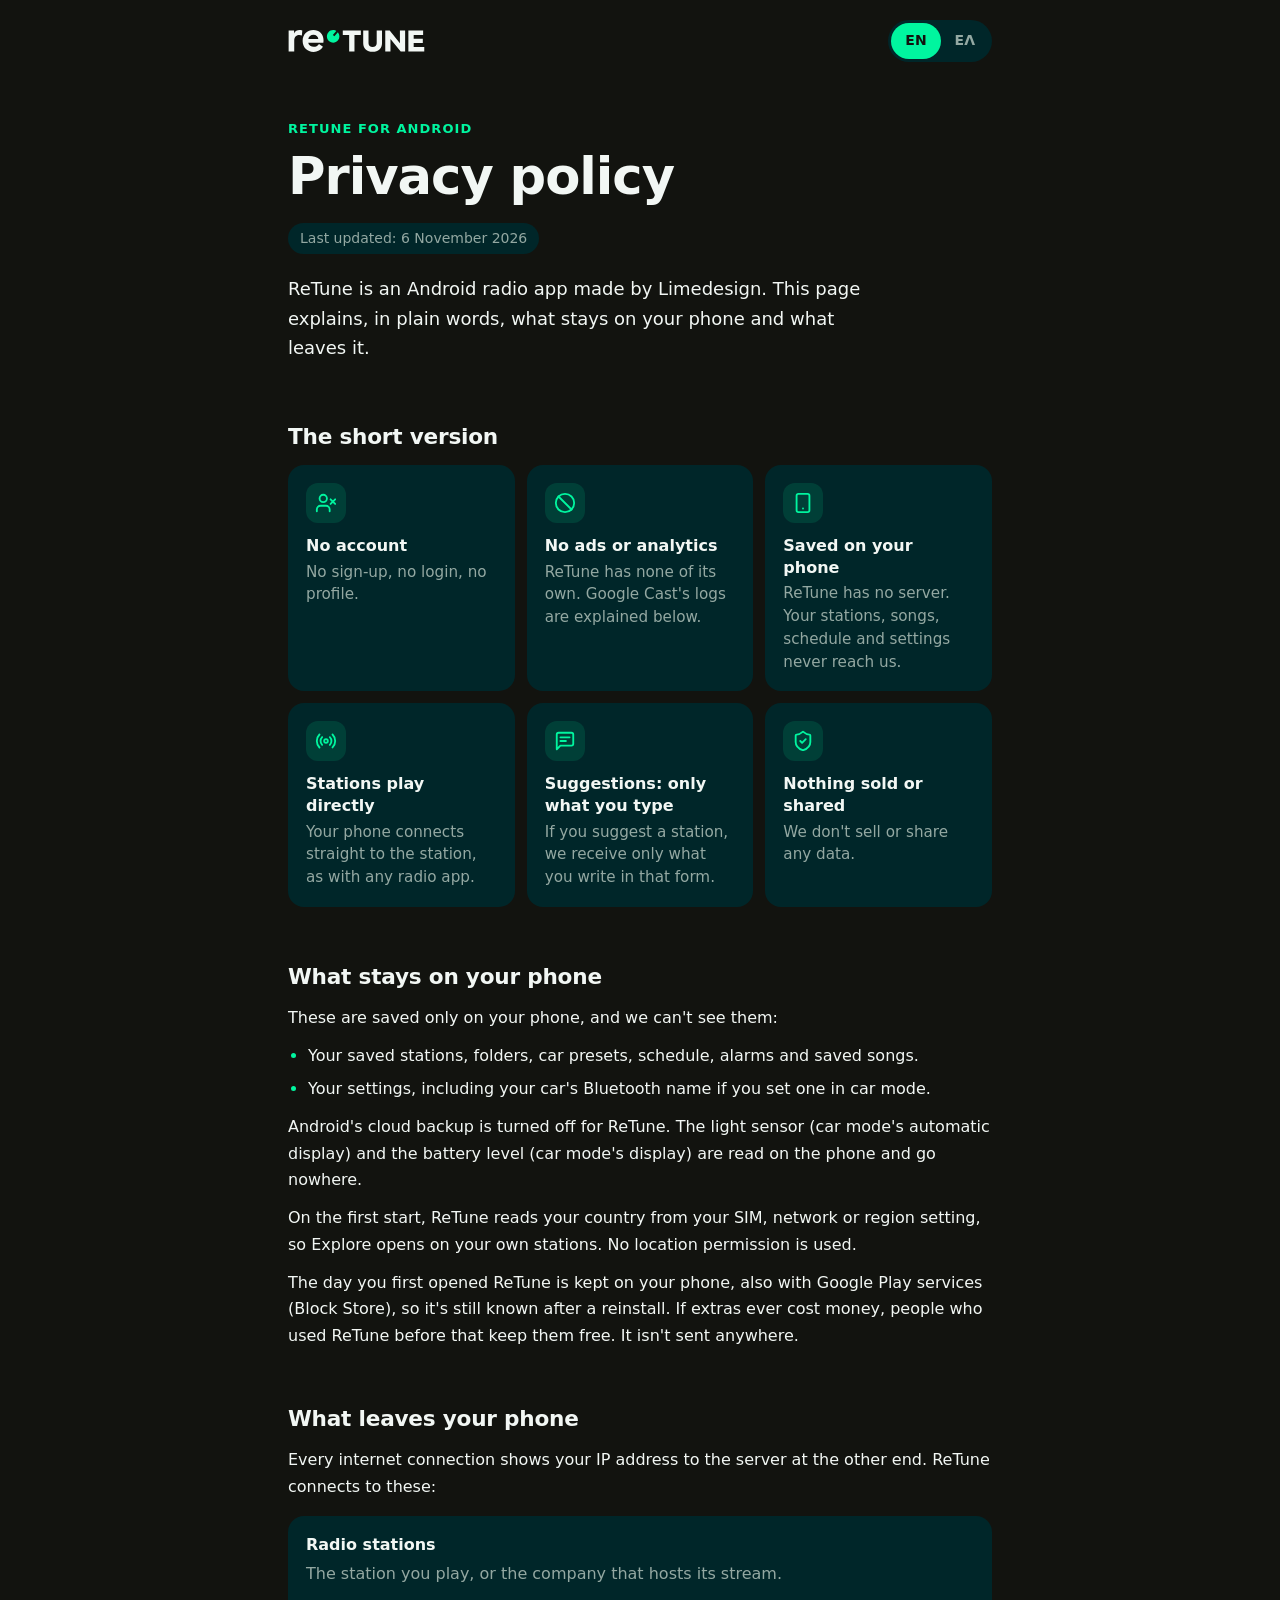
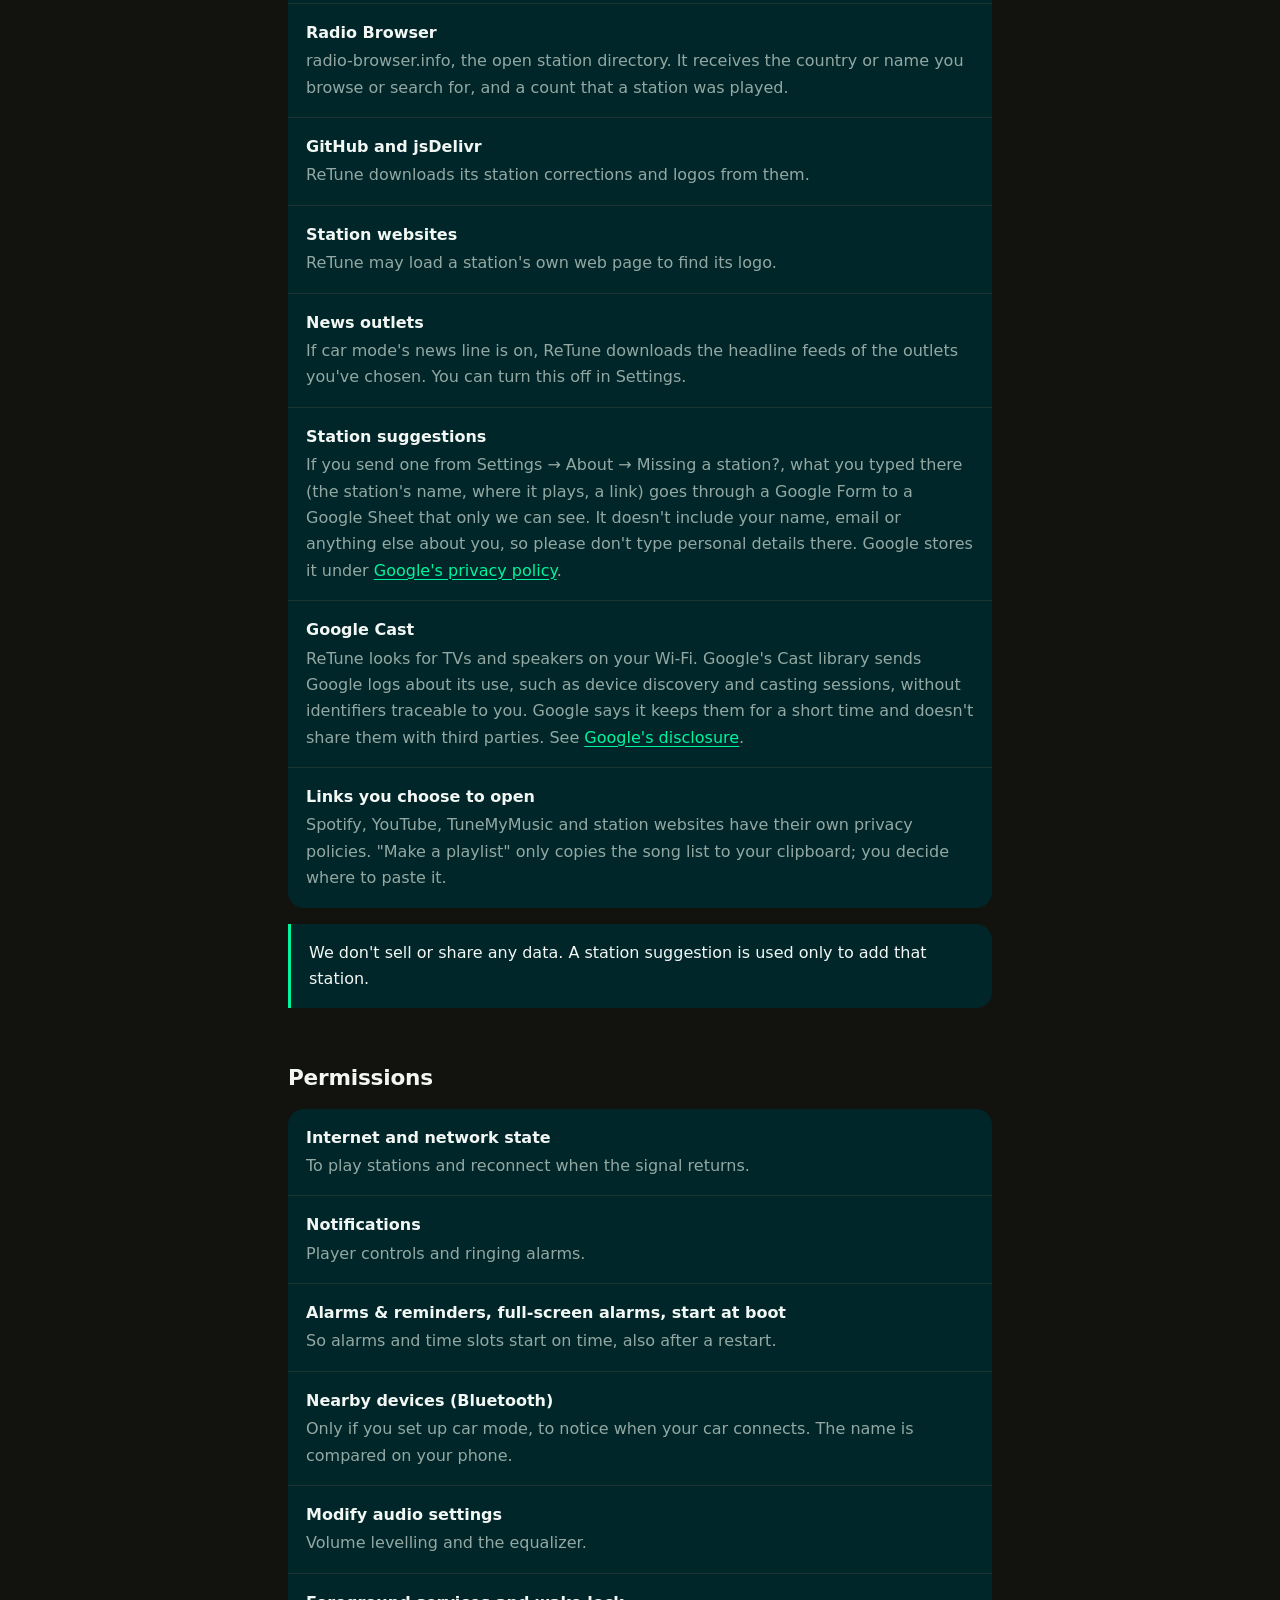
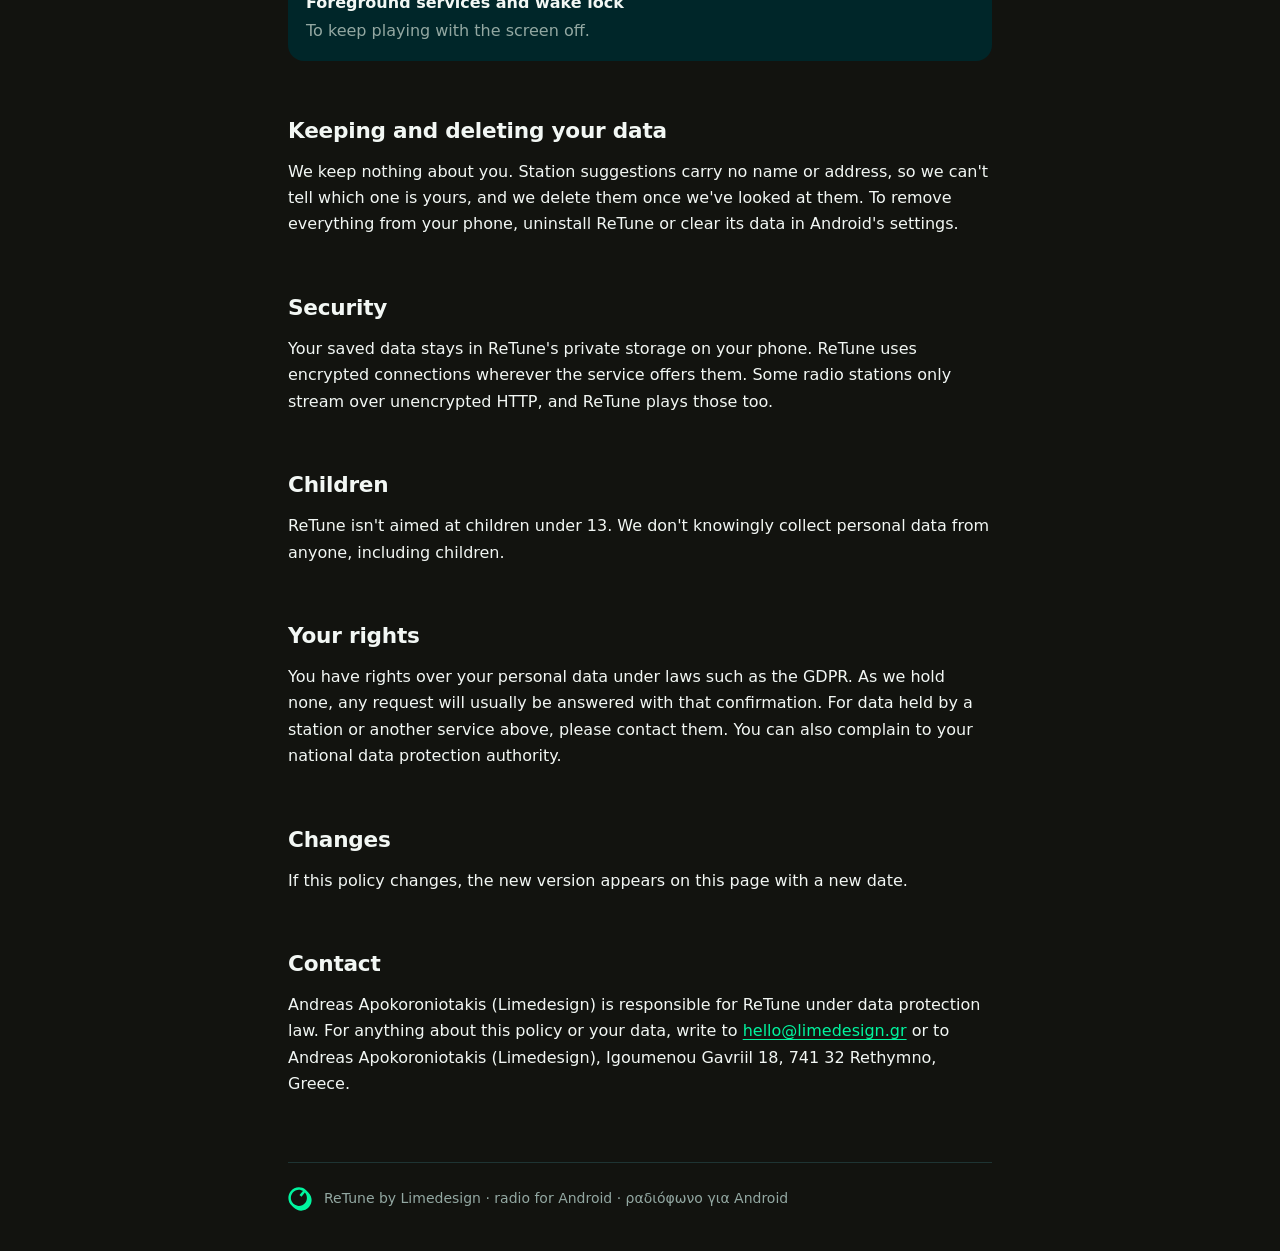
==== privacy/index.html @ 05138f79 "Privacy policy: person responsible, first-opened day" ====
<!doctype html>
<html lang="en">
<head>
<meta charset="utf-8">
<meta name="viewport" content="width=device-width, initial-scale=1, viewport-fit=cover">
<title>ReTune Privacy Policy</title>
<meta name="description" content="How the ReTune radio app handles your data: no account, no ads, no analytics of its own. What you save stays on your phone.">
<meta name="theme-color" content="#12130F">
<link rel="canonical" href="https://retuneradio.github.io/privacy/">
<link rel="icon" type="image/svg+xml" href="data:image/svg+xml,%3Csvg%20xmlns%3D%22http%3A%2F%2Fwww.w3.org%2F2000%2Fsvg%22%20viewBox%3D%220%200%2024%2024%22%3E%3Cpath%20fill%3D%22%2300F59F%22%20d%3D%22M20.55%2C5.68l-2.2-2.2-.03-.03h-.01s-.01-.02-.02-.03c-.24-.24-.49-.46-.75-.68C15.66%2C1.21%2C13.3.37%2C10.89.37%2C7.72.37%2C4.74%2C1.78%2C2.74%2C4.24-.77%2C8.55-.3%2C14.81%2C3.7%2C18.56c.04.04.07.08.11.12l1.87%2C1.87c1.99%2C1.99%2C4.63%2C3.08%2C7.43%2C3.08%2C3.02%2C0%2C5.9-1.3%2C7.9-3.57%2C3.65-4.15%2C3.45-10.47-.46-14.38ZM17.1%2C15.95c-1.58%2C1.94-3.89%2C2.95-6.22%2C2.95-1.78%2C0-3.57-.59-5.06-1.8-.12-.1-.24-.21-.36-.31-.64-.59-1.16-1.26-1.57-1.98-.28-.49-.5-1.01-.66-1.55-.77-2.48-.32-5.28%2C1.44-7.44%2C1.58-1.94%2C3.89-2.95%2C6.22-2.95.77%2C0%2C1.54.11%2C2.28.33.49.14.96.34%2C1.42.58.1.05.19.1.29.16l-3.36%2C4.12.17.14%2C1.84%2C1.5%2C3.36-4.12c2.56%2C2.89%2C2.73%2C7.29.21%2C10.38Z%22%2F%3E%3C%2Fsvg%3E">
<script>
  // The language to show before anything is drawn: #en or #el in the address, else the browser's first language.
  (function () {
    var hash = location.hash.slice(1);
    var first = (navigator.languages && navigator.languages[0]) || navigator.language || '';
    var lang = hash === 'en' || hash === 'el' ? hash : /^el\b/i.test(first) ? 'el' : 'en';
    document.documentElement.setAttribute('data-show', lang);
    document.documentElement.lang = lang;
  })();
</script>
<style>
  :root {
    --bg: #12130F;
    --surface: #002629;
    --line: #1E3433;
    --fg: #F2F7F4;
    --muted: #93A8A2;
    --accent: #00F59F;
    --accent-soft: rgba(0, 245, 159, .12);
    --on-accent: #12130F;
    --radius: 16px;
    color-scheme: dark;
  }
  * { box-sizing: border-box; }
  html { -webkit-text-size-adjust: 100%; }
  body {
    margin: 0;
    background: var(--bg);
    color: var(--fg);
    font: 16px/1.65 system-ui, -apple-system, "Segoe UI", Roboto, Arial, sans-serif;
  }
  .wrap {
    max-width: 46rem;
    margin: 0 auto;
    padding: 0 max(16px, env(safe-area-inset-right)) 0 max(16px, env(safe-area-inset-left));
  }
  .top { display: flex; align-items: center; justify-content: space-between; gap: 16px; padding: 20px 0; }
  .brand { display: inline-flex; padding: 6px 0; }
  .brand svg { display: block; height: 22px; width: auto; }
  a { color: var(--accent); text-underline-offset: 3px; }
  a:focus-visible { outline: 2px solid var(--accent); outline-offset: 3px; }
  footer { display: flex; align-items: center; gap: 12px; margin-top: 64px; padding: 24px 0 max(40px, env(safe-area-inset-bottom)); border-top: 1px solid var(--line); color: var(--muted); font-size: 14px; }
  footer svg { flex: none; width: 24px; height: 24px; }
  footer p { margin: 0; }

  /* Without the script both languages show; with it, only the chosen one. */
  html[data-show="en"] #el, html[data-show="el"] #en { display: none; }
  /* Opening …#el must not scroll the top bar (logo, EN / ΕΛ) out of view. */
  article { scroll-margin-top: 120px; }

  .langs { display: inline-flex; padding: 3px; border-radius: 999px; background: var(--surface); }
  .langs a {
    display: inline-flex; align-items: center; justify-content: center;
    min-width: 48px; min-height: 36px; padding: 0 14px;
    border-radius: 999px; color: var(--muted);
    font-size: 14px; font-weight: 700; text-decoration: none;
    transition: background-color .2s ease-in-out, color .2s ease-in-out;
  }
  .langs a[aria-current="true"] { background: var(--accent); color: var(--on-accent); }

  .hero { padding: 36px 0 4px; }
  .eyebrow { margin: 0 0 10px; color: var(--accent); font-size: 13px; font-weight: 700; letter-spacing: .08em; text-transform: uppercase; }
  h1 { margin: 0; font-size: clamp(2.2rem, 7vw, 3.2rem); line-height: 1.08; font-weight: 800; letter-spacing: -.02em; }
  .date { display: inline-block; margin: 18px 0 0; padding: 4px 12px; border-radius: 999px; background: var(--surface); color: var(--muted); font-size: 14px; }
  .lead { margin: 20px 0 0; max-width: 38rem; font-size: 1.125rem; }

  h2 { margin: 56px 0 14px; font-size: 1.35rem; line-height: 1.3; font-weight: 800; letter-spacing: -.01em; }
  p, ul { margin: 12px 0; }
  ul.plain { padding-left: 1.25rem; }
  ul.plain li { margin: 6px 0; }
  ul.plain li::marker { color: var(--accent); }

  .cards { list-style: none; margin: 0; padding: 0; display: grid; gap: 12px; grid-template-columns: repeat(auto-fit, minmax(min(100%, 14rem), 1fr)); }
  .card { padding: 18px; border-radius: var(--radius); background: var(--surface); }
  .icon { display: grid; place-items: center; width: 40px; height: 40px; margin-bottom: 12px; border-radius: 12px; background: var(--accent-soft); color: var(--accent); }
  .icon svg { width: 22px; height: 22px; }
  .card h3 { margin: 0 0 4px; font-size: 1rem; line-height: 1.35; }
  .card p { margin: 0; color: var(--muted); font-size: .95rem; line-height: 1.5; }

  .rows { list-style: none; margin: 16px 0; padding: 0; border-radius: var(--radius); background: var(--surface); overflow: hidden; }
  .rows li { padding: 16px 18px; }
  .rows li + li { border-top: 1px solid var(--line); }
  .rows strong { display: block; margin-bottom: 2px; }
  .rows span { color: var(--muted); }

  .note { padding: 16px 18px; border-left: 3px solid var(--accent); border-radius: 0 var(--radius) var(--radius) 0; background: var(--surface); }

  @media (prefers-reduced-motion: reduce) { .langs a { transition: none; } }
  @media print {
    html[data-show] #en, html[data-show] #el { display: block; }
    .langs { display: none; }
    body { background: #fff; color: #000; }
    .card, .rows, .note, .date { background: none; border: 1px solid #ccc; }
    .card p, .rows span, .date { color: #333; }
  }
</style>
</head>
<body>

<!-- Icons (Lucide, ISC licence), drawn once and used in both languages. -->
<svg width="0" height="0" style="position:absolute" aria-hidden="true" focusable="false">
  <symbol id="i-account" viewBox="0 0 24 24"><path d="M16 21v-2a4 4 0 0 0-4-4H6a4 4 0 0 0-4 4v2"/><circle cx="9" cy="7" r="4"/><path d="m17 8 5 5"/><path d="m22 8-5 5"/></symbol>
  <symbol id="i-ban" viewBox="0 0 24 24"><circle cx="12" cy="12" r="10"/><path d="m4.9 4.9 14.2 14.2"/></symbol>
  <symbol id="i-phone" viewBox="0 0 24 24"><rect width="14" height="20" x="5" y="2" rx="2"/><path d="M12 18h.01"/></symbol>
  <symbol id="i-radio" viewBox="0 0 24 24"><path d="M4.9 19.1C1 15.2 1 8.8 4.9 4.9"/><path d="M7.8 16.2c-2.3-2.3-2.3-6.1 0-8.5"/><circle cx="12" cy="12" r="2"/><path d="M16.2 7.8c2.3 2.3 2.3 6.1 0 8.5"/><path d="M19.1 4.9C23 8.8 23 15.1 19.1 19"/></symbol>
  <symbol id="i-message" viewBox="0 0 24 24"><path d="M21 15a2 2 0 0 1-2 2H7l-4 4V5a2 2 0 0 1 2-2h14a2 2 0 0 1 2 2z"/><path d="M7 8h10"/><path d="M7 12h6"/></symbol>
  <symbol id="i-shield" viewBox="0 0 24 24"><path d="M20 13c0 5-3.5 7.5-7.66 8.95a1 1 0 0 1-.67-.01C7.5 20.5 4 18 4 13V6a1 1 0 0 1 1-1c2 0 4.5-1.2 6.24-2.72a1.17 1.17 0 0 1 1.52 0C14.51 3.81 17 5 19 5a1 1 0 0 1 1 1z"/><path d="m9 12 2 2 4-4"/></symbol>
</svg>

<div class="wrap">
  <header class="top">
    <a class="brand" href="/" aria-label="ReTune"><svg viewBox="0 0 1035.69 166.44" aria-hidden="true"><path fill="#F2F7F4" d="M4.78,4.06h40.86l.82,21.58C54.53,9.17,69.85.77,87.65.77c9.39,0,17.3,2.47,20.59,3.62l-3.3,37.73c-4.28-1.48-11.2-3.62-19.6-3.62-18.62,0-38.22,10.05-38.22,42.67v81.05H4.78V4.06Z"/><path fill="#F2F7F4" d="M110.84,82.97C111.01,34.7,145.27.77,192.23.77c43.49,0,76.61,29.16,76.61,77.1,0,5.77-.5,11.7-1.49,17.96h-114.33c3.14,18.62,22.08,31.63,42.17,31.63,15.66,0,29.16-7.25,39.37-22.24l29.98,22.4c-14.82,24.71-42.5,38.05-70.34,38.05-50.74,0-83.37-36.57-83.37-82.7ZM229.46,67.49c-2.14-17.63-16.64-31.14-36.74-31.14s-36.73,13.18-39.04,31.14h75.78Z"/><path fill="#F2F7F4" d="M414.52,4.06h136.58v33.71h-48.2v124.6h-40.17V37.77h-48.2V4.06Z"/><path fill="#F2F7F4" d="M569.02,100.47V4.06h40.17v96.56c0,17.33,12.45,28.36,31.03,28.36s30.88-11.02,30.88-28.36V4.06h40.17v96.41c0,39.38-27.57,64.89-71.05,64.89s-71.2-25.52-71.2-64.89Z"/><path fill="#F2F7F4" d="M775.24,162.37h-39.39V4.06h33.4l77.5,95.3V4.06h39.39v158.31h-33.4l-77.5-94.36v94.36Z"/><path fill="#F2F7F4" d="M910.73,4.06h111.59v33.56h-71.42v28.19h68.99v32.13h-68.99v30.88h80.03v33.55h-120.19V4.06Z"/><path fill="#00F59F" d="M378.51,78.33c-9.39,11.52-23.07,17.49-36.86,17.49-10.56,0-21.19-3.5-30.01-10.7-.73-.6-1.44-1.22-2.13-1.85-3.8-3.48-6.9-7.46-9.3-11.76-1.64-2.93-2.96-6-3.93-9.16-4.54-14.69-1.88-31.3,8.56-44.11,9.39-11.52,23.07-17.49,36.86-17.49,4.55,0,9.1.65,13.52,1.97,2.88.85,5.69,1.99,8.41,3.41.58.3,1.16.62,1.73.95l-26.2,30.7,11.91,9.71,26.2-30.71c15.19,17.13,16.18,43.22,1.24,61.53Z"/></svg></a>
    <nav class="langs" aria-label="Language / Γλώσσα">
      <a href="#en" hreflang="en" lang="en" aria-label="English">EN</a>
      <a href="#el" hreflang="el" lang="el" aria-label="Ελληνικά">ΕΛ</a>
    </nav>
  </header>

  <main>
    <article id="en" lang="en">
      <div class="hero">
        <p class="eyebrow">ReTune for Android</p>
        <h1>Privacy policy</h1>
        <p class="date">Last updated: 6 November 2026</p>
        <p class="lead">ReTune is an Android radio app made by Limedesign. This page explains, in plain words, what stays on your phone and what leaves it.</p>
      </div>

      <h2>The short version</h2>
      <ul class="cards">
        <li class="card">
          <div class="icon"><svg fill="none" stroke="currentColor" stroke-width="2" stroke-linecap="round" stroke-linejoin="round" aria-hidden="true"><use href="#i-account"/></svg></div>
          <h3>No account</h3>
          <p>No sign-up, no login, no profile.</p>
        </li>
        <li class="card">
          <div class="icon"><svg fill="none" stroke="currentColor" stroke-width="2" stroke-linecap="round" stroke-linejoin="round" aria-hidden="true"><use href="#i-ban"/></svg></div>
          <h3>No ads or analytics</h3>
          <p>ReTune has none of its own. Google Cast's logs are explained below.</p>
        </li>
        <li class="card">
          <div class="icon"><svg fill="none" stroke="currentColor" stroke-width="2" stroke-linecap="round" stroke-linejoin="round" aria-hidden="true"><use href="#i-phone"/></svg></div>
          <h3>Saved on your phone</h3>
          <p>ReTune has no server. Your stations, songs, schedule and settings never reach us.</p>
        </li>
        <li class="card">
          <div class="icon"><svg fill="none" stroke="currentColor" stroke-width="2" stroke-linecap="round" stroke-linejoin="round" aria-hidden="true"><use href="#i-radio"/></svg></div>
          <h3>Stations play directly</h3>
          <p>Your phone connects straight to the station, as with any radio app.</p>
        </li>
        <li class="card">
          <div class="icon"><svg fill="none" stroke="currentColor" stroke-width="2" stroke-linecap="round" stroke-linejoin="round" aria-hidden="true"><use href="#i-message"/></svg></div>
          <h3>Suggestions: only what you type</h3>
          <p>If you suggest a station, we receive only what you write in that form.</p>
        </li>
        <li class="card">
          <div class="icon"><svg fill="none" stroke="currentColor" stroke-width="2" stroke-linecap="round" stroke-linejoin="round" aria-hidden="true"><use href="#i-shield"/></svg></div>
          <h3>Nothing sold or shared</h3>
          <p>We don't sell or share any data.</p>
        </li>
      </ul>

      <h2>What stays on your phone</h2>
      <p>These are saved only on your phone, and we can't see them:</p>
      <ul class="plain">
        <li>Your saved stations, folders, car presets, schedule, alarms and saved songs.</li>
        <li>Your settings, including your car's Bluetooth name if you set one in car mode.</li>
      </ul>
      <p>Android's cloud backup is turned off for ReTune. The light sensor (car mode's automatic display) and the battery level (car mode's display) are read on the phone and go nowhere.</p>
      <p>On the first start, ReTune reads your country from your SIM, network or region setting, so Explore opens on your own stations. No location permission is used.</p>
      <p>The day you first opened ReTune is kept on your phone, also with Google Play services (Block Store), so it's still known after a reinstall. If extras ever cost money, people who used ReTune before that keep them free. It isn't sent anywhere.</p>

      <h2>What leaves your phone</h2>
      <p>Every internet connection shows your IP address to the server at the other end. ReTune connects to these:</p>
      <ul class="rows">
        <li><strong>Radio stations</strong><span>The station you play, or the company that hosts its stream.</span></li>
        <li><strong>Radio Browser</strong><span>radio-browser.info, the open station directory. It receives the country or name you browse or search for, and a count that a station was played.</span></li>
        <li><strong>GitHub and jsDelivr</strong><span>ReTune downloads its station corrections and logos from them.</span></li>
        <li><strong>Station websites</strong><span>ReTune may load a station's own web page to find its logo.</span></li>
        <li><strong>News outlets</strong><span>If car mode's news line is on, ReTune downloads the headline feeds of the outlets you've chosen. You can turn this off in Settings.</span></li>
        <li><strong>Station suggestions</strong><span>If you send one from Settings → About → Missing a station?, what you typed there (the station's name, where it plays, a link) goes through a Google Form to a Google Sheet that only we can see. It doesn't include your name, email or anything else about you, so please don't type personal details there. Google stores it under <a href="https://policies.google.com/privacy">Google's privacy policy</a>.</span></li>
        <li><strong>Google Cast</strong><span>ReTune looks for TVs and speakers on your Wi-Fi. Google's Cast library sends Google logs about its use, such as device discovery and casting sessions, without identifiers traceable to you. Google says it keeps them for a short time and doesn't share them with third parties. See <a href="https://developers.google.com/cast/docs/android_sender/data_disclosure">Google's disclosure</a>.</span></li>
        <li><strong>Links you choose to open</strong><span>Spotify, YouTube, TuneMyMusic and station websites have their own privacy policies. "Make a playlist" only copies the song list to your clipboard; you decide where to paste it.</span></li>
      </ul>
      <p class="note">We don't sell or share any data. A station suggestion is used only to add that station.</p>

      <h2>Permissions</h2>
      <ul class="rows">
        <li><strong>Internet and network state</strong><span>To play stations and reconnect when the signal returns.</span></li>
        <li><strong>Notifications</strong><span>Player controls and ringing alarms.</span></li>
        <li><strong>Alarms &amp; reminders, full-screen alarms, start at boot</strong><span>So alarms and time slots start on time, also after a restart.</span></li>
        <li><strong>Nearby devices (Bluetooth)</strong><span>Only if you set up car mode, to notice when your car connects. The name is compared on your phone.</span></li>
        <li><strong>Modify audio settings</strong><span>Volume levelling and the equalizer.</span></li>
        <li><strong>Foreground services and wake lock</strong><span>To keep playing with the screen off.</span></li>
      </ul>

      <h2>Keeping and deleting your data</h2>
      <p>We keep nothing about you. Station suggestions carry no name or address, so we can't tell which one is yours, and we delete them once we've looked at them. To remove everything from your phone, uninstall ReTune or clear its data in Android's settings.</p>

      <h2>Security</h2>
      <p>Your saved data stays in ReTune's private storage on your phone. ReTune uses encrypted connections wherever the service offers them. Some radio stations only stream over unencrypted HTTP, and ReTune plays those too.</p>

      <h2>Children</h2>
      <p>ReTune isn't aimed at children under 13. We don't knowingly collect personal data from anyone, including children.</p>

      <h2>Your rights</h2>
      <p>You have rights over your personal data under laws such as the GDPR. As we hold none, any request will usually be answered with that confirmation. For data held by a station or another service above, please contact them. You can also complain to your national data protection authority.</p>

      <h2>Changes</h2>
      <p>If this policy changes, the new version appears on this page with a new date.</p>

      <h2>Contact</h2>
      <p>Andreas Apokoroniotakis (Limedesign) is responsible for ReTune under data protection law. For anything about this policy or your data, write to <a href="mailto:hello@limedesign.gr">hello@limedesign.gr</a> or to Andreas Apokoroniotakis (Limedesign), Igoumenou Gavriil 18, 741 32 Rethymno, Greece.</p>
    </article>

    <article id="el" lang="el">
      <div class="hero">
        <p class="eyebrow">ReTune για Android</p>
        <h1>Πολιτική απορρήτου</h1>
        <p class="date">Τελευταία ενημέρωση: 6 Νοεμβρίου 2026</p>
        <p class="lead">Το ReTune είναι μια εφαρμογή ραδιοφώνου για Android από τη Limedesign. Εδώ εξηγούμε απλά τι μένει στο κινητό σου και τι βγαίνει από αυτό.</p>
      </div>

      <h2>Με λίγα λόγια</h2>
      <ul class="cards">
        <li class="card">
          <div class="icon"><svg fill="none" stroke="currentColor" stroke-width="2" stroke-linecap="round" stroke-linejoin="round" aria-hidden="true"><use href="#i-account"/></svg></div>
          <h3>Χωρίς λογαριασμό</h3>
          <p>Χωρίς εγγραφή, σύνδεση ή προφίλ.</p>
        </li>
        <li class="card">
          <div class="icon"><svg fill="none" stroke="currentColor" stroke-width="2" stroke-linecap="round" stroke-linejoin="round" aria-hidden="true"><use href="#i-ban"/></svg></div>
          <h3>Χωρίς διαφημίσεις ή ανάλυση χρήσης</h3>
          <p>Το ReTune δεν έχει δικά του. Τα αρχεία του Google Cast εξηγούνται παρακάτω.</p>
        </li>
        <li class="card">
          <div class="icon"><svg fill="none" stroke="currentColor" stroke-width="2" stroke-linecap="round" stroke-linejoin="round" aria-hidden="true"><use href="#i-phone"/></svg></div>
          <h3>Αποθηκευμένα στο κινητό σου</h3>
          <p>Το ReTune δεν έχει διακομιστή. Οι σταθμοί, τα τραγούδια, το πρόγραμμα και οι ρυθμίσεις σου δεν φτάνουν ποτέ σε εμάς.</p>
        </li>
        <li class="card">
          <div class="icon"><svg fill="none" stroke="currentColor" stroke-width="2" stroke-linecap="round" stroke-linejoin="round" aria-hidden="true"><use href="#i-radio"/></svg></div>
          <h3>Οι σταθμοί παίζουν απευθείας</h3>
          <p>Το κινητό σου συνδέεται κατευθείαν με τον σταθμό, όπως σε κάθε εφαρμογή ραδιοφώνου.</p>
        </li>
        <li class="card">
          <div class="icon"><svg fill="none" stroke="currentColor" stroke-width="2" stroke-linecap="round" stroke-linejoin="round" aria-hidden="true"><use href="#i-message"/></svg></div>
          <h3>Προτάσεις: μόνο ό,τι γράψεις</h3>
          <p>Αν προτείνεις έναν σταθμό, λαμβάνουμε μόνο ό,τι γράψεις σε εκείνη τη φόρμα.</p>
        </li>
        <li class="card">
          <div class="icon"><svg fill="none" stroke="currentColor" stroke-width="2" stroke-linecap="round" stroke-linejoin="round" aria-hidden="true"><use href="#i-shield"/></svg></div>
          <h3>Δεν πουλάμε, δεν μοιραζόμαστε</h3>
          <p>Δεν πουλάμε ούτε μοιραζόμαστε δεδομένα.</p>
        </li>
      </ul>

      <h2>Τι μένει στο κινητό σου</h2>
      <p>Τα παρακάτω αποθηκεύονται μόνο στο κινητό σου και δεν μπορούμε να τα δούμε:</p>
      <ul class="plain">
        <li>Οι σταθμοί, οι φάκελοι, οι προεπιλογές αυτοκινήτου, το πρόγραμμα, τα ξυπνητήρια και τα τραγούδια που κράτησες.</li>
        <li>Οι ρυθμίσεις σου, μαζί με το όνομα Bluetooth του αυτοκινήτου σου, αν το όρισες.</li>
      </ul>
      <p>Το αντίγραφο ασφαλείας του Android στο cloud είναι κλειστό για το ReTune. Ο αισθητήρας φωτός και η στάθμη της μπαταρίας (για την οθόνη της λειτουργίας αυτοκινήτου) διαβάζονται στο κινητό και δεν πηγαίνουν πουθενά.</p>
      <p>Στο πρώτο άνοιγμα, το ReTune διαβάζει τη χώρα σου από την κάρτα SIM, το δίκτυο ή τη ρύθμιση περιοχής, για να ανοίξει η Εξερεύνηση στους σταθμούς σου. Δεν χρησιμοποιείται άδεια τοποθεσίας.</p>
      <p>Η μέρα που άνοιξες πρώτη φορά το ReTune κρατιέται στο κινητό σου, και στις υπηρεσίες Google Play (Block Store), ώστε να είναι γνωστή και μετά από επανεγκατάσταση. Αν κάποιες λειτουργίες γίνουν ποτέ επί πληρωμή, όσοι χρησιμοποιούσαν το ReTune πριν από αυτό τις κρατούν δωρεάν. Δεν στέλνεται πουθενά.</p>

      <h2>Τι βγαίνει από το κινητό σου</h2>
      <p>Κάθε σύνδεση στο ίντερνετ δείχνει τη διεύθυνση IP σου στον διακομιστή στην άλλη άκρη. Το ReTune συνδέεται με τους εξής:</p>
      <ul class="rows">
        <li><strong>Ραδιοφωνικοί σταθμοί</strong><span>Ο σταθμός που παίζεις ή η εταιρεία που φιλοξενεί τη ροή του.</span></li>
        <li><strong>Radio Browser</strong><span>Το radio-browser.info, ο ανοιχτός κατάλογος σταθμών. Λαμβάνει τη χώρα ή το όνομα που ψάχνεις και μια καταμέτρηση ότι παίχτηκε ένας σταθμός.</span></li>
        <li><strong>GitHub και jsDelivr</strong><span>Από εκεί το ReTune κατεβάζει τις διορθώσεις σταθμών και τα λογότυπα.</span></li>
        <li><strong>Ιστοσελίδες σταθμών</strong><span>Το ReTune μπορεί να ανοίξει τη σελίδα ενός σταθμού για να βρει το λογότυπό του.</span></li>
        <li><strong>Ειδησεογραφικά μέσα</strong><span>Αν είναι ανοιχτή η γραμμή ειδήσεων της λειτουργίας αυτοκινήτου, το ReTune κατεβάζει τους τίτλους από τα μέσα που διάλεξες. Κλείνει από τις Ρυθμίσεις.</span></li>
        <li><strong>Προτάσεις σταθμών</strong><span>Αν στείλεις μία από τις Ρυθμίσεις → Σχετικά → Λείπει κάποιος σταθμός;, ό,τι έγραψες εκεί (το όνομα του σταθμού, πού ακούγεται, έναν σύνδεσμο) πηγαίνει μέσω μιας φόρμας Google σε ένα υπολογιστικό φύλλο Google που βλέπουμε μόνο εμείς. Δεν περιέχει το όνομά σου, το email σου ή οτιδήποτε άλλο για εσένα, οπότε μη γράφεις εκεί προσωπικά στοιχεία. Η Google τα αποθηκεύει σύμφωνα με την <a href="https://policies.google.com/privacy">πολιτική απορρήτου της Google</a>.</span></li>
        <li><strong>Google Cast</strong><span>Το ReTune ψάχνει τηλεοράσεις και ηχεία στο Wi-Fi σου. Η βιβλιοθήκη Cast της Google στέλνει στη Google αρχεία χρήσης, όπως την εύρεση συσκευών και τις συνεδρίες Cast, χωρίς στοιχεία που οδηγούν σε εσένα. Η Google αναφέρει ότι τα κρατά για λίγο και δεν τα μοιράζεται με τρίτους. Δες τη <a href="https://developers.google.com/cast/docs/android_sender/data_disclosure">δήλωση της Google</a>.</span></li>
        <li><strong>Σύνδεσμοι που επιλέγεις να ανοίξεις</strong><span>Το Spotify, το YouTube, το TuneMyMusic και οι σελίδες των σταθμών έχουν τις δικές τους πολιτικές απορρήτου. Η «Δημιουργία playlist» απλώς αντιγράφει τη λίστα τραγουδιών στο πρόχειρο· εσύ αποφασίζεις πού θα την επικολλήσεις.</span></li>
      </ul>
      <p class="note">Δεν πουλάμε ούτε μοιραζόμαστε δεδομένα. Μια πρόταση σταθμού χρησιμοποιείται μόνο για να προστεθεί αυτός ο σταθμός.</p>

      <h2>Άδειες</h2>
      <ul class="rows">
        <li><strong>Ίντερνετ και κατάσταση δικτύου</strong><span>Για να παίζουν οι σταθμοί και να ξανασυνδέονται όταν επιστρέφει το σήμα.</span></li>
        <li><strong>Ειδοποιήσεις</strong><span>Χειρισμός αναπαραγωγής και ξυπνητήρια.</span></li>
        <li><strong>Ξυπνητήρια και υπενθυμίσεις, ξυπνητήρι σε πλήρη οθόνη, εκκίνηση με το άνοιγμα του κινητού</strong><span>Για να ξεκινούν στην ώρα τους τα ξυπνητήρια και το πρόγραμμα, και μετά από επανεκκίνηση.</span></li>
        <li><strong>Κοντινές συσκευές (Bluetooth)</strong><span>Μόνο αν ορίσεις το αυτοκίνητό σου, για να καταλαβαίνει πότε συνδέθηκε. Το όνομα συγκρίνεται στο κινητό σου.</span></li>
        <li><strong>Αλλαγή ρυθμίσεων ήχου</strong><span>Εξισορρόπηση έντασης και ισοσταθμιστής.</span></li>
        <li><strong>Υπηρεσίες προσκηνίου και κλείδωμα αφύπνισης</strong><span>Για να συνεχίζει η αναπαραγωγή με σβηστή οθόνη.</span></li>
      </ul>

      <h2>Διατήρηση και διαγραφή</h2>
      <p>Δεν κρατάμε τίποτα για εσένα. Οι προτάσεις σταθμών δεν έχουν όνομα ή διεύθυνση, οπότε δεν μπορούμε να ξέρουμε ποια είναι δική σου, και τις σβήνουμε αφού τις δούμε. Για να σβήσεις τα πάντα από το κινητό σου, απεγκατάστησε το ReTune ή καθάρισε τα δεδομένα του από τις ρυθμίσεις του Android.</p>

      <h2>Ασφάλεια</h2>
      <p>Τα δεδομένα σου μένουν στον ιδιωτικό χώρο του ReTune στο κινητό σου. Το ReTune χρησιμοποιεί κρυπτογραφημένες συνδέσεις όπου τις προσφέρει η υπηρεσία. Κάποιοι σταθμοί εκπέμπουν μόνο μέσω μη κρυπτογραφημένου HTTP και το ReTune παίζει κι αυτούς.</p>

      <h2>Παιδιά</h2>
      <p>Το ReTune δεν απευθύνεται σε παιδιά κάτω των 13 ετών. Δεν συλλέγουμε εν γνώσει μας προσωπικά δεδομένα από κανέναν, ούτε από παιδιά.</p>

      <h2>Τα δικαιώματά σου</h2>
      <p>Έχεις δικαιώματα στα προσωπικά σου δεδομένα βάσει νόμων όπως ο ΓΚΠΔ (GDPR). Επειδή δεν κρατάμε κανένα, σε κάθε αίτημα συνήθως θα λάβεις αυτή την επιβεβαίωση. Για δεδομένα που κρατά ένας σταθμός ή άλλη υπηρεσία από τις παραπάνω, επικοινώνησε μαζί τους. Μπορείς επίσης να απευθυνθείς στην Αρχή Προστασίας Δεδομένων της χώρας σου.</p>

      <h2>Αλλαγές</h2>
      <p>Αν αλλάξει αυτή η πολιτική, η νέα έκδοση θα εμφανιστεί σε αυτή τη σελίδα με νέα ημερομηνία.</p>

      <h2>Επικοινωνία</h2>
      <p>Την ευθύνη για το ReTune, βάσει της νομοθεσίας για την προστασία δεδομένων, έχει: Andreas Apokoroniotakis (Limedesign). Για οτιδήποτε σχετικό με αυτή την πολιτική ή τα δεδομένα σου, γράψε στο <a href="mailto:hello@limedesign.gr">hello@limedesign.gr</a> ή στη διεύθυνση Andreas Apokoroniotakis (Limedesign), Ηγουμένου Γαβριήλ 18, 741 32 Ρέθυμνο.</p>
    </article>
  </main>

  <footer>
    <svg viewBox="0 0 24 24" aria-hidden="true"><path fill="#00F59F" d="M20.55,5.68l-2.2-2.2-.03-.03h-.01s-.01-.02-.02-.03c-.24-.24-.49-.46-.75-.68C15.66,1.21,13.3.37,10.89.37,7.72.37,4.74,1.78,2.74,4.24-.77,8.55-.3,14.81,3.7,18.56c.04.04.07.08.11.12l1.87,1.87c1.99,1.99,4.63,3.08,7.43,3.08,3.02,0,5.9-1.3,7.9-3.57,3.65-4.15,3.45-10.47-.46-14.38ZM17.1,15.95c-1.58,1.94-3.89,2.95-6.22,2.95-1.78,0-3.57-.59-5.06-1.8-.12-.1-.24-.21-.36-.31-.64-.59-1.16-1.26-1.57-1.98-.28-.49-.5-1.01-.66-1.55-.77-2.48-.32-5.28,1.44-7.44,1.58-1.94,3.89-2.95,6.22-2.95.77,0,1.54.11,2.28.33.49.14.96.34,1.42.58.1.05.19.1.29.16l-3.36,4.12.17.14,1.84,1.5,3.36-4.12c2.56,2.89,2.73,7.29.21,10.38Z"/></svg>
    <p>ReTune by Limedesign · radio for Android · <span lang="el">ραδιόφωνο για Android</span></p>
  </footer>
</div>

<script>
  // The EN / ΕΛ switch: shows one language and keeps it in the address (#en, #el) for sharing.
  (function () {
    var root = document.documentElement;
    var titles = { en: 'ReTune Privacy Policy', el: 'Πολιτική απορρήτου του ReTune' };
    var links = document.querySelectorAll('.langs a');
    function show(lang) {
      root.setAttribute('data-show', lang);
      root.lang = lang;
      document.title = titles[lang];
      for (var i = 0; i < links.length; i++) {
        links[i].setAttribute('aria-current', links[i].hash === '#' + lang ? 'true' : 'false');
      }
    }
    for (var i = 0; i < links.length; i++) {
      links[i].addEventListener('click', function (event) {
        event.preventDefault();
        var lang = this.hash.slice(1);
        show(lang);
        history.replaceState(null, '', '#' + lang);
        window.scrollTo(0, 0);
      });
    }
    show(root.getAttribute('data-show') || 'en');
  })();
</script>
</body>
</html>
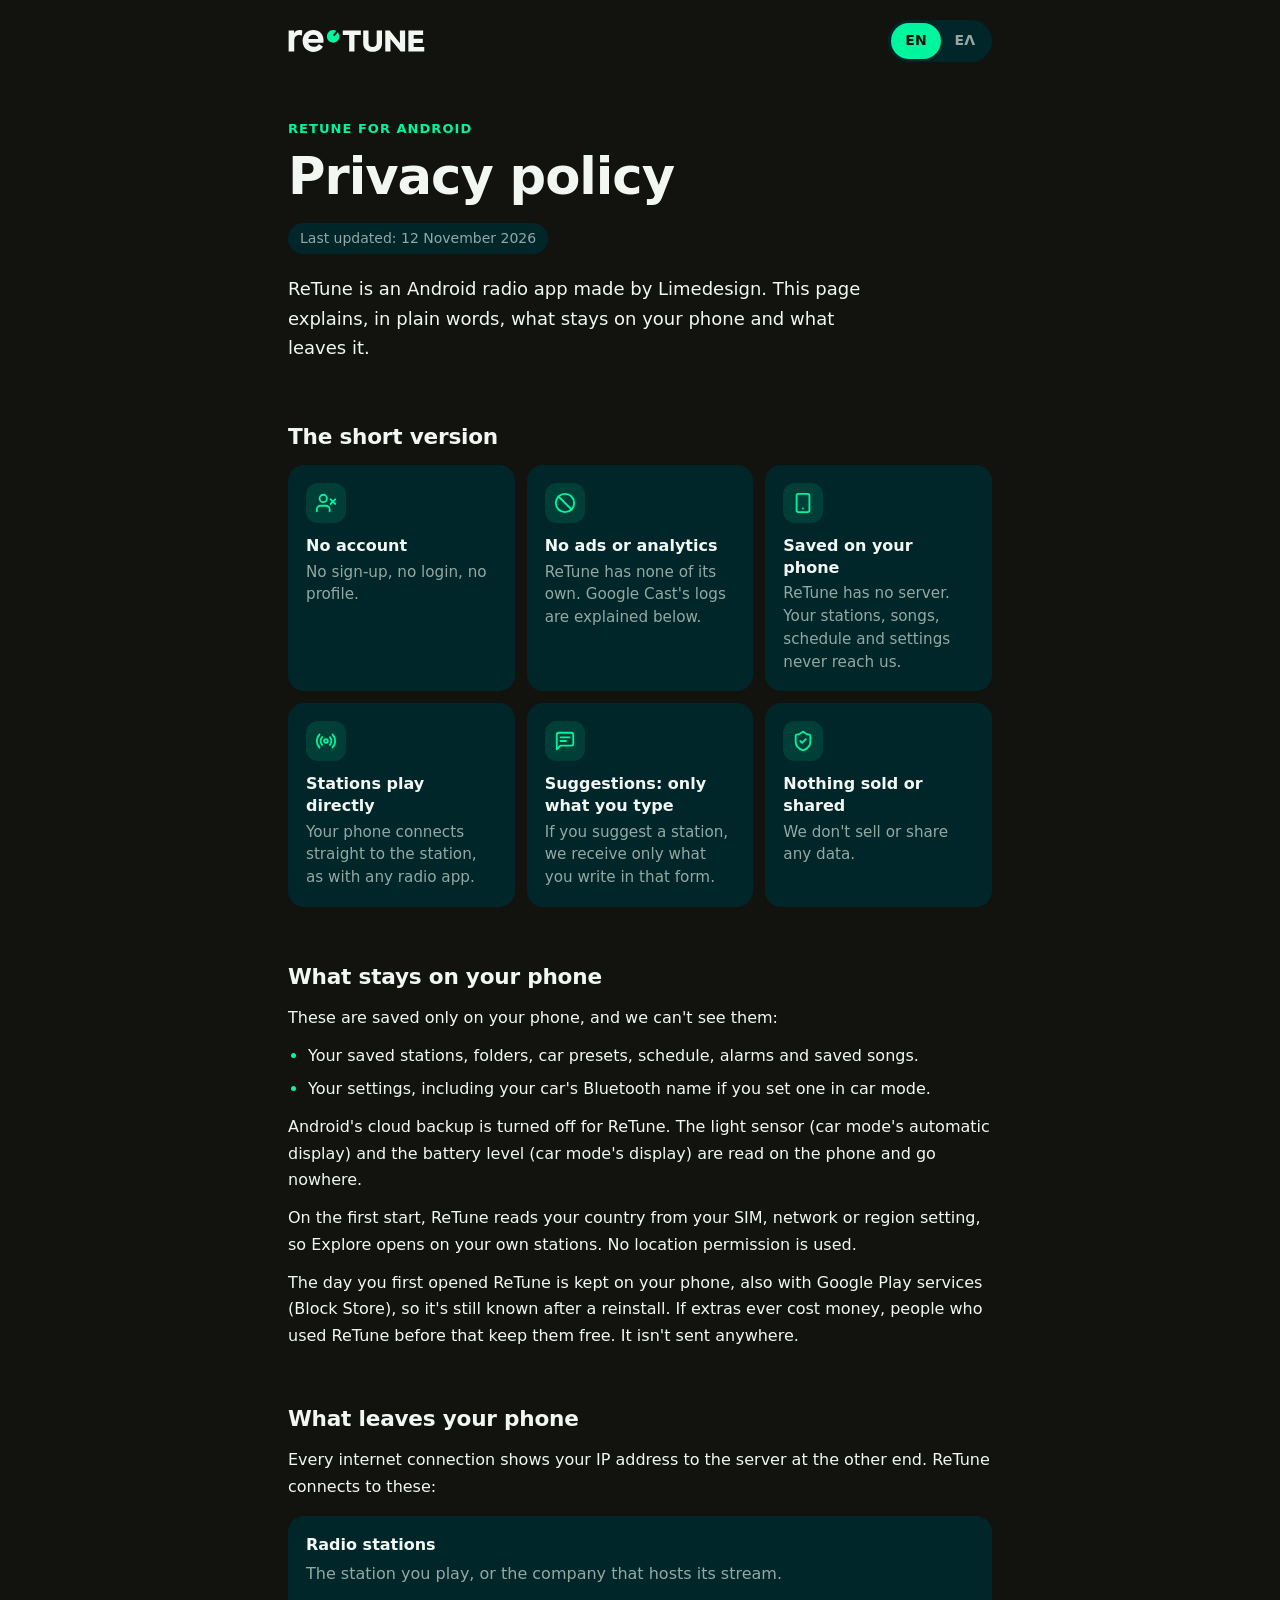
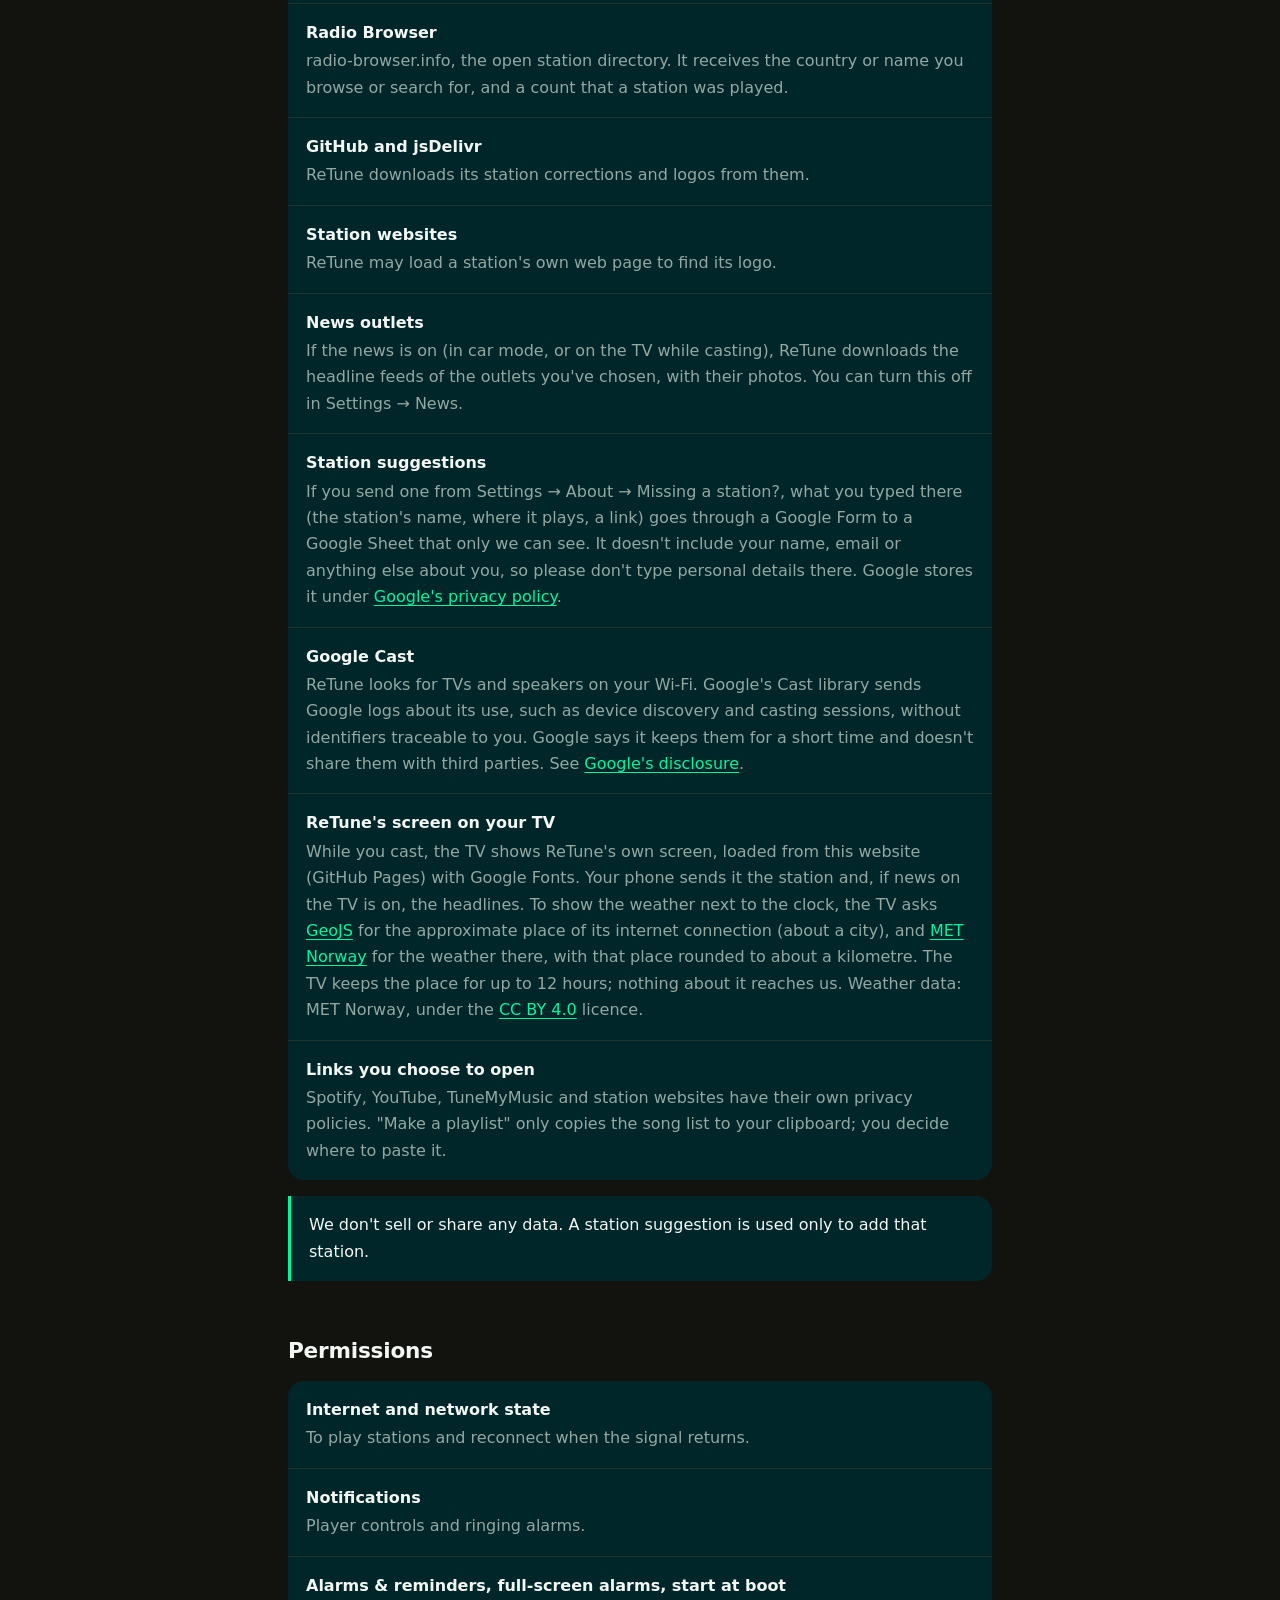
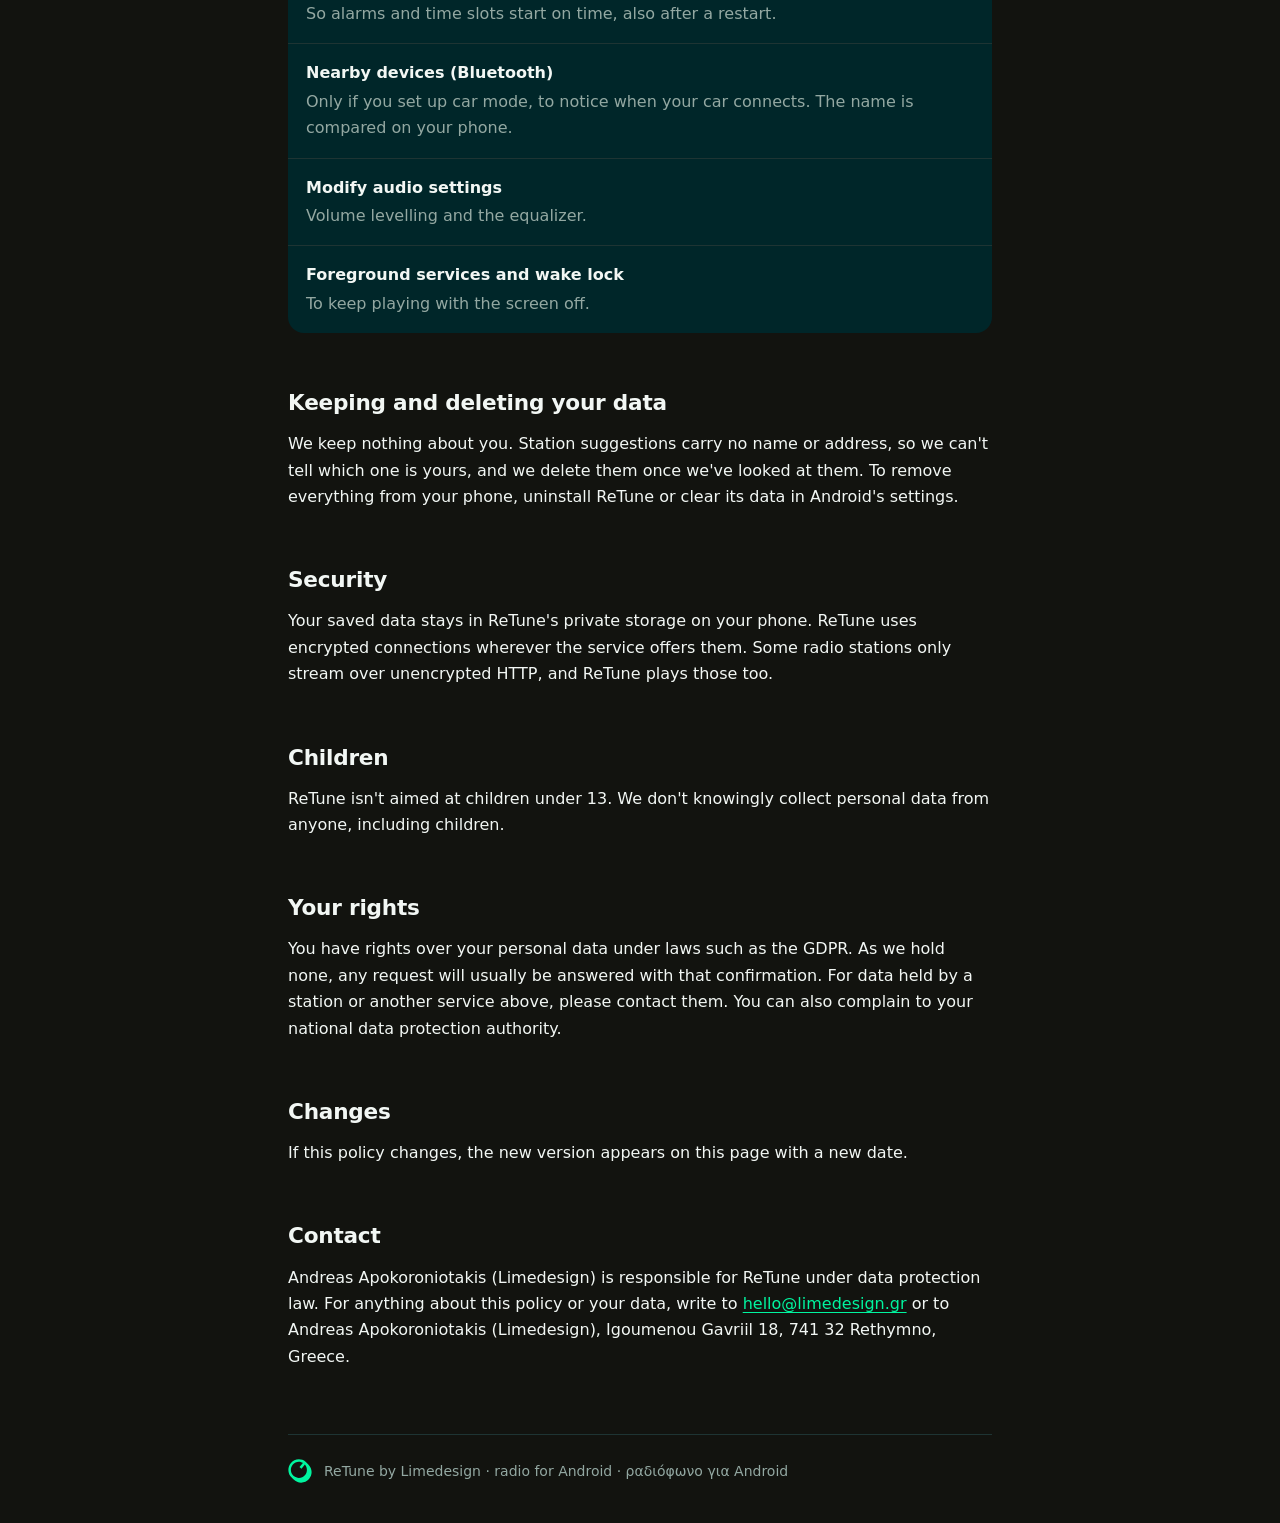
==== commit 56fe833d: "TV screen: the weather next to the clock (MET Norway, place from GeoJS); privacy policy: the TV scre" ====
--- a/privacy/index.html
+++ b/privacy/index.html
@@ -131,7 +131,7 @@
       <div class="hero">
         <p class="eyebrow">ReTune for Android</p>
         <h1>Privacy policy</h1>
-        <p class="date">Last updated: 6 November 2026</p>
+        <p class="date">Last updated: 12 November 2026</p>
         <p class="lead">ReTune is an Android radio app made by Limedesign. This page explains, in plain words, what stays on your phone and what leaves it.</p>
       </div>
 
@@ -186,9 +186,10 @@
         <li><strong>Radio Browser</strong><span>radio-browser.info, the open station directory. It receives the country or name you browse or search for, and a count that a station was played.</span></li>
         <li><strong>GitHub and jsDelivr</strong><span>ReTune downloads its station corrections and logos from them.</span></li>
         <li><strong>Station websites</strong><span>ReTune may load a station's own web page to find its logo.</span></li>
-        <li><strong>News outlets</strong><span>If car mode's news line is on, ReTune downloads the headline feeds of the outlets you've chosen. You can turn this off in Settings.</span></li>
+        <li><strong>News outlets</strong><span>If the news is on (in car mode, or on the TV while casting), ReTune downloads the headline feeds of the outlets you've chosen, with their photos. You can turn this off in Settings → News.</span></li>
         <li><strong>Station suggestions</strong><span>If you send one from Settings → About → Missing a station?, what you typed there (the station's name, where it plays, a link) goes through a Google Form to a Google Sheet that only we can see. It doesn't include your name, email or anything else about you, so please don't type personal details there. Google stores it under <a href="https://policies.google.com/privacy">Google's privacy policy</a>.</span></li>
         <li><strong>Google Cast</strong><span>ReTune looks for TVs and speakers on your Wi-Fi. Google's Cast library sends Google logs about its use, such as device discovery and casting sessions, without identifiers traceable to you. Google says it keeps them for a short time and doesn't share them with third parties. See <a href="https://developers.google.com/cast/docs/android_sender/data_disclosure">Google's disclosure</a>.</span></li>
+        <li><strong>ReTune's screen on your TV</strong><span>While you cast, the TV shows ReTune's own screen, loaded from this website (GitHub Pages) with Google Fonts. Your phone sends it the station and, if news on the TV is on, the headlines. To show the weather next to the clock, the TV asks <a href="https://www.geojs.io/">GeoJS</a> for the approximate place of its internet connection (about a city), and <a href="https://api.met.no/">MET Norway</a> for the weather there, with that place rounded to about a kilometre. The TV keeps the place for up to 12 hours; nothing about it reaches us. Weather data: MET Norway, under the <a href="https://creativecommons.org/licenses/by/4.0/">CC BY 4.0</a> licence.</span></li>
         <li><strong>Links you choose to open</strong><span>Spotify, YouTube, TuneMyMusic and station websites have their own privacy policies. "Make a playlist" only copies the song list to your clipboard; you decide where to paste it.</span></li>
       </ul>
       <p class="note">We don't sell or share any data. A station suggestion is used only to add that station.</p>
@@ -226,7 +227,7 @@
       <div class="hero">
         <p class="eyebrow">ReTune για Android</p>
         <h1>Πολιτική απορρήτου</h1>
-        <p class="date">Τελευταία ενημέρωση: 6 Νοεμβρίου 2026</p>
+        <p class="date">Τελευταία ενημέρωση: 12 Νοεμβρίου 2026</p>
         <p class="lead">Το ReTune είναι μια εφαρμογή ραδιοφώνου για Android από τη Limedesign. Εδώ εξηγούμε απλά τι μένει στο κινητό σου και τι βγαίνει από αυτό.</p>
       </div>
 
@@ -281,9 +282,10 @@
         <li><strong>Radio Browser</strong><span>Το radio-browser.info, ο ανοιχτός κατάλογος σταθμών. Λαμβάνει τη χώρα ή το όνομα που ψάχνεις και μια καταμέτρηση ότι παίχτηκε ένας σταθμός.</span></li>
         <li><strong>GitHub και jsDelivr</strong><span>Από εκεί το ReTune κατεβάζει τις διορθώσεις σταθμών και τα λογότυπα.</span></li>
         <li><strong>Ιστοσελίδες σταθμών</strong><span>Το ReTune μπορεί να ανοίξει τη σελίδα ενός σταθμού για να βρει το λογότυπό του.</span></li>
-        <li><strong>Ειδησεογραφικά μέσα</strong><span>Αν είναι ανοιχτή η γραμμή ειδήσεων της λειτουργίας αυτοκινήτου, το ReTune κατεβάζει τους τίτλους από τα μέσα που διάλεξες. Κλείνει από τις Ρυθμίσεις.</span></li>
+        <li><strong>Ειδησεογραφικά μέσα</strong><span>Αν είναι ανοιχτές οι ειδήσεις (στη λειτουργία αυτοκινήτου ή στην τηλεόραση όταν παίζεις εκεί), το ReTune κατεβάζει τους τίτλους από τα μέσα που διάλεξες, με τις φωτογραφίες τους. Κλείνουν από τις Ρυθμίσεις → Ειδήσεις.</span></li>
         <li><strong>Προτάσεις σταθμών</strong><span>Αν στείλεις μία από τις Ρυθμίσεις → Σχετικά → Λείπει κάποιος σταθμός;, ό,τι έγραψες εκεί (το όνομα του σταθμού, πού ακούγεται, έναν σύνδεσμο) πηγαίνει μέσω μιας φόρμας Google σε ένα υπολογιστικό φύλλο Google που βλέπουμε μόνο εμείς. Δεν περιέχει το όνομά σου, το email σου ή οτιδήποτε άλλο για εσένα, οπότε μη γράφεις εκεί προσωπικά στοιχεία. Η Google τα αποθηκεύει σύμφωνα με την <a href="https://policies.google.com/privacy">πολιτική απορρήτου της Google</a>.</span></li>
         <li><strong>Google Cast</strong><span>Το ReTune ψάχνει τηλεοράσεις και ηχεία στο Wi-Fi σου. Η βιβλιοθήκη Cast της Google στέλνει στη Google αρχεία χρήσης, όπως την εύρεση συσκευών και τις συνεδρίες Cast, χωρίς στοιχεία που οδηγούν σε εσένα. Η Google αναφέρει ότι τα κρατά για λίγο και δεν τα μοιράζεται με τρίτους. Δες τη <a href="https://developers.google.com/cast/docs/android_sender/data_disclosure">δήλωση της Google</a>.</span></li>
+        <li><strong>Η οθόνη του ReTune στην τηλεόρασή σου</strong><span>Όταν παίζεις στην τηλεόραση, εκείνη δείχνει τη δική του οθόνη του ReTune, που φορτώνει από αυτόν τον ιστότοπο (GitHub Pages) με γραμματοσειρές Google Fonts. Το κινητό σου της στέλνει τον σταθμό και, αν είναι ανοιχτές οι ειδήσεις στην τηλεόραση, τους τίτλους. Για τον καιρό δίπλα στο ρολόι, η τηλεόραση ρωτά το <a href="https://www.geojs.io/">GeoJS</a> την κατά προσέγγιση θέση της σύνδεσής της στο ίντερνετ (περίπου την πόλη) και το <a href="https://api.met.no/">MET Norway</a> τον καιρό εκεί, με τη θέση στρογγυλεμένη στο περίπου ένα χιλιόμετρο. Η τηλεόραση κρατά τη θέση έως 12 ώρες· τίποτα από αυτήν δεν φτάνει σε εμάς. Δεδομένα καιρού: MET Norway, με άδεια <a href="https://creativecommons.org/licenses/by/4.0/">CC BY 4.0</a>.</span></li>
         <li><strong>Σύνδεσμοι που επιλέγεις να ανοίξεις</strong><span>Το Spotify, το YouTube, το TuneMyMusic και οι σελίδες των σταθμών έχουν τις δικές τους πολιτικές απορρήτου. Η «Δημιουργία playlist» απλώς αντιγράφει τη λίστα τραγουδιών στο πρόχειρο· εσύ αποφασίζεις πού θα την επικολλήσεις.</span></li>
       </ul>
       <p class="note">Δεν πουλάμε ούτε μοιραζόμαστε δεδομένα. Μια πρόταση σταθμού χρησιμοποιείται μόνο για να προστεθεί αυτός ο σταθμός.</p>
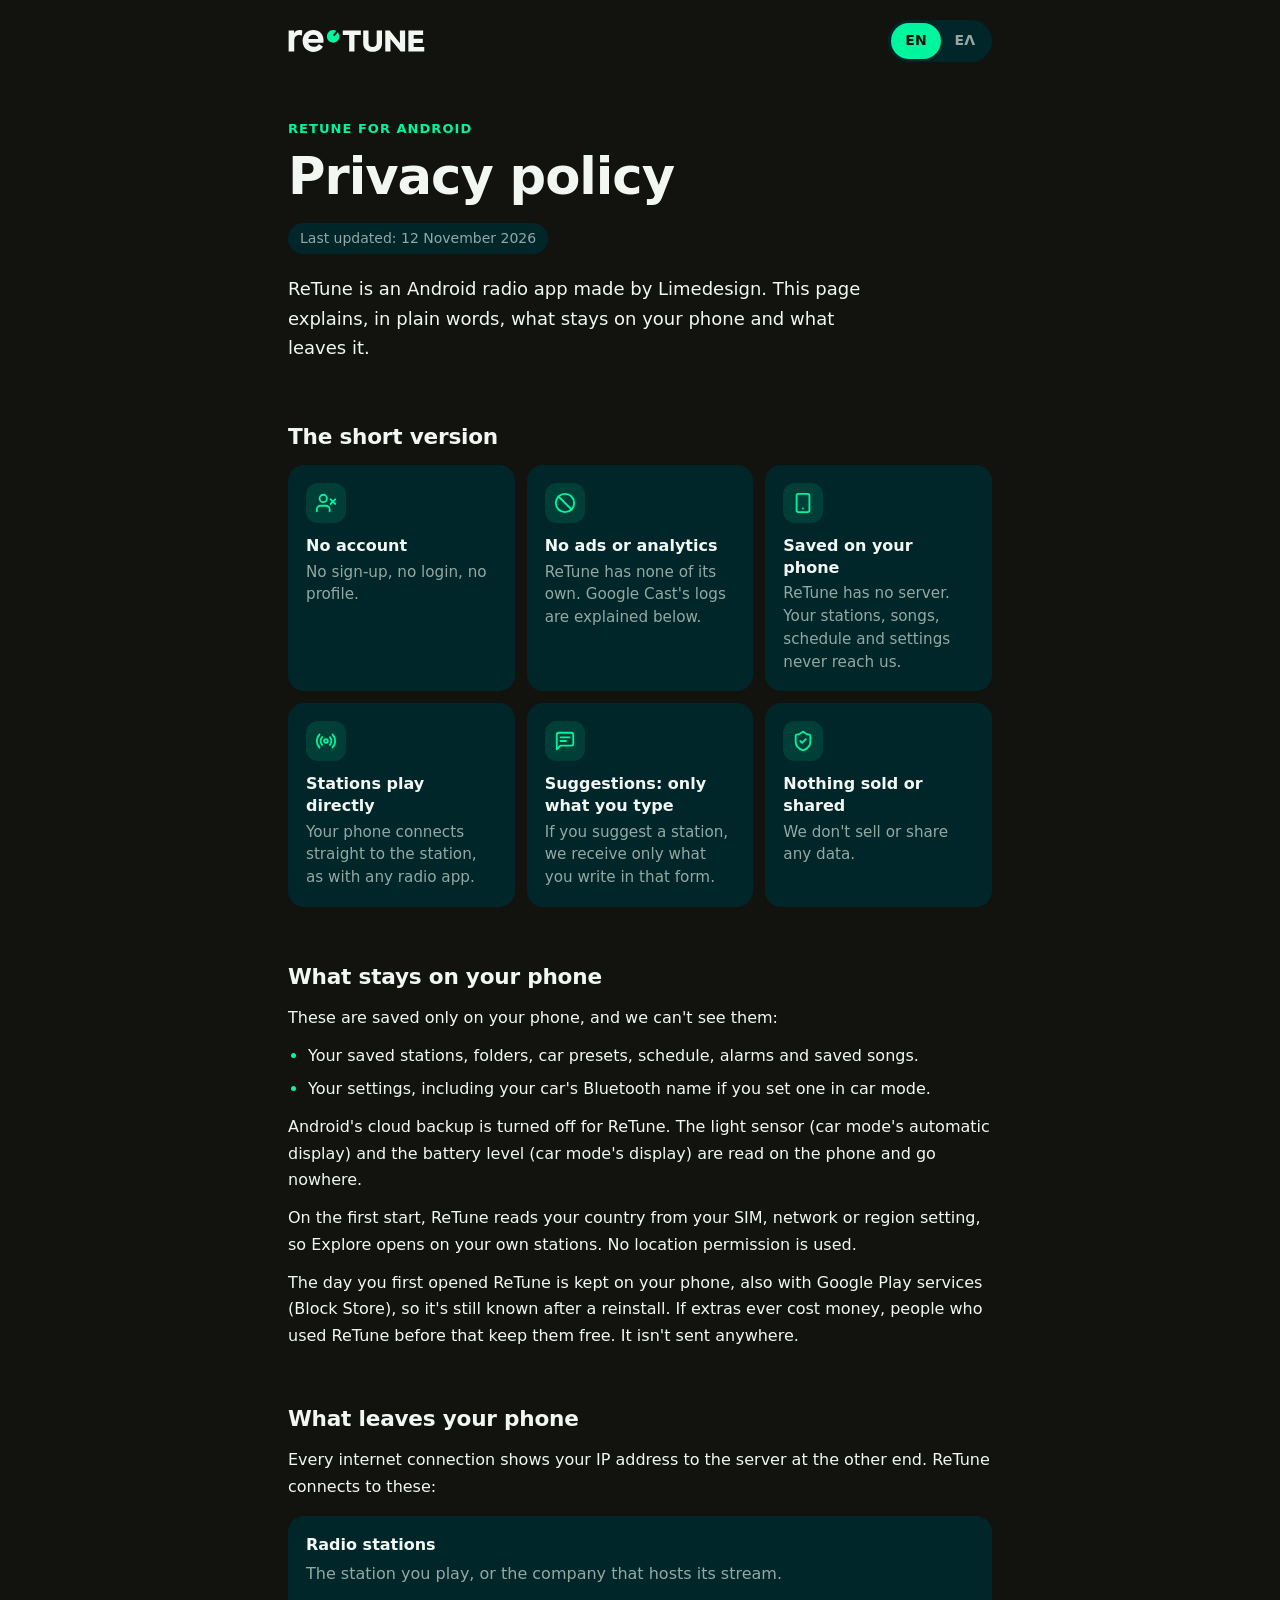
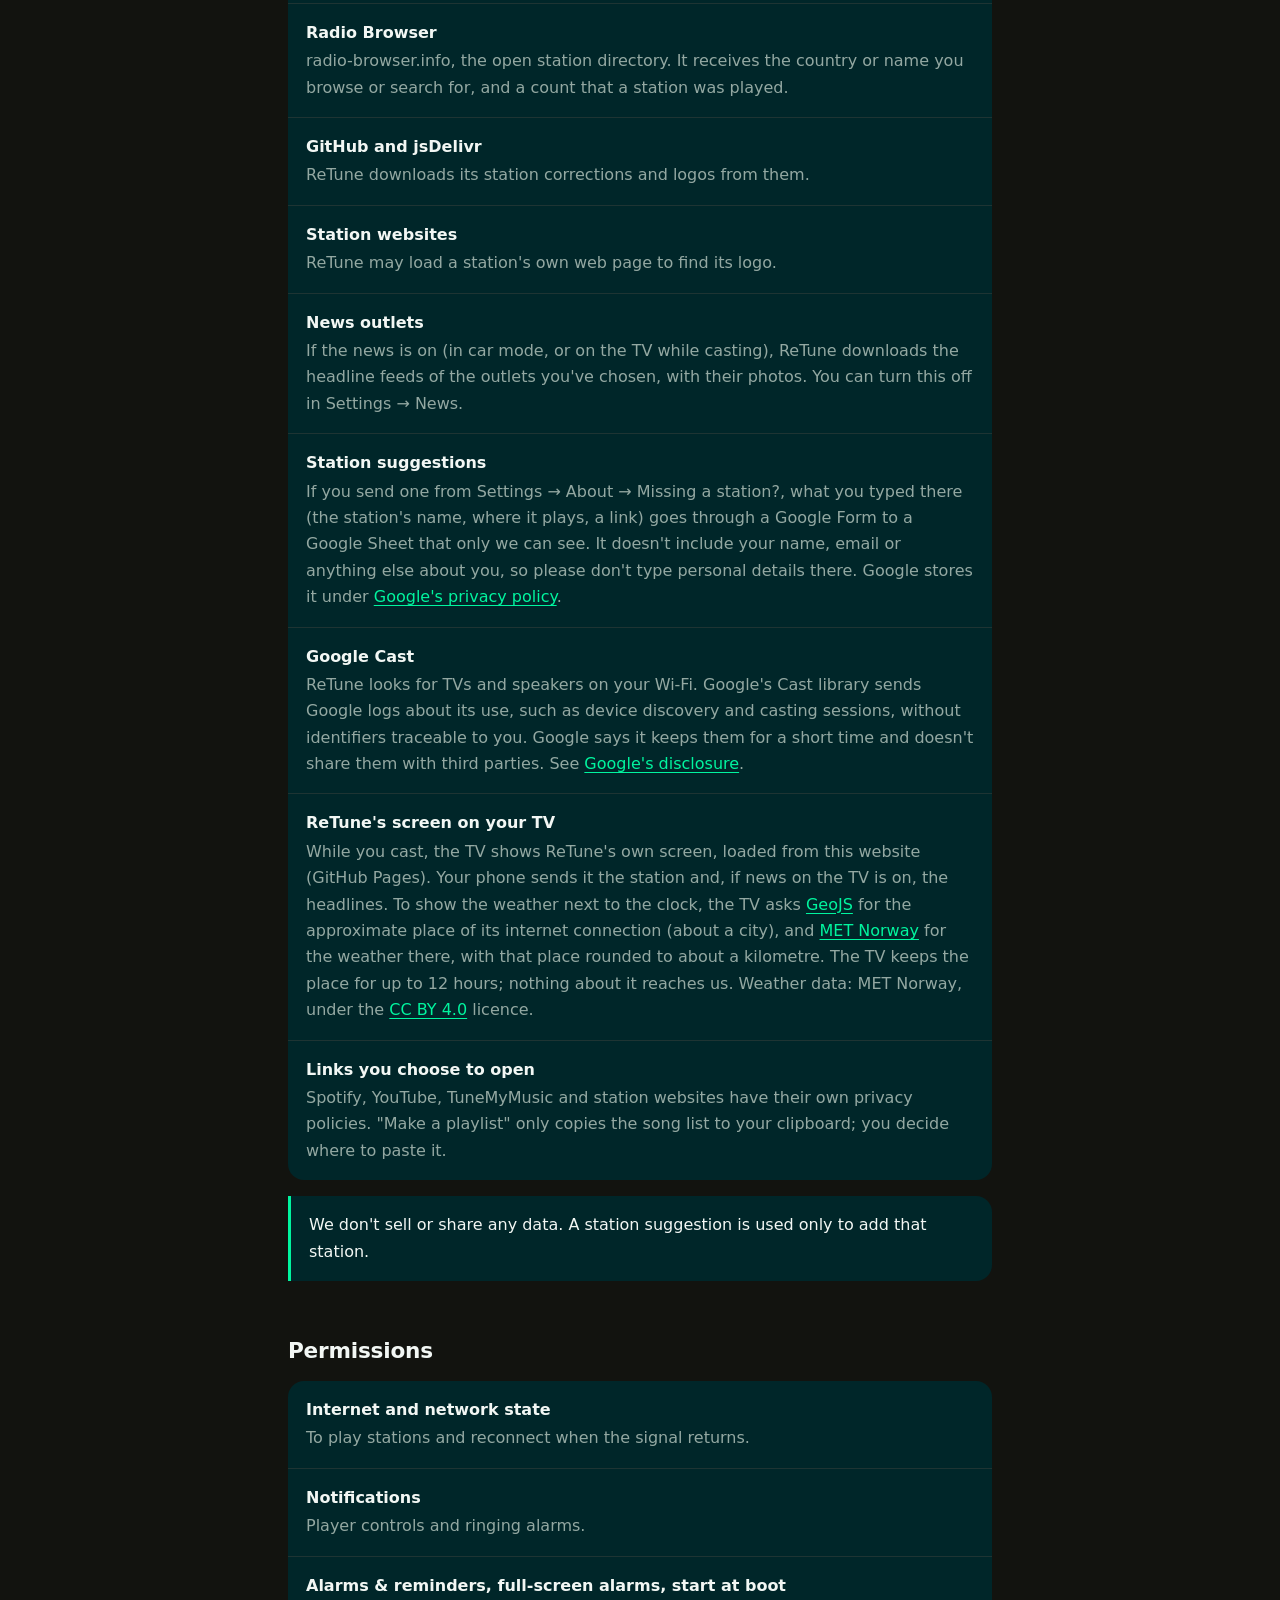
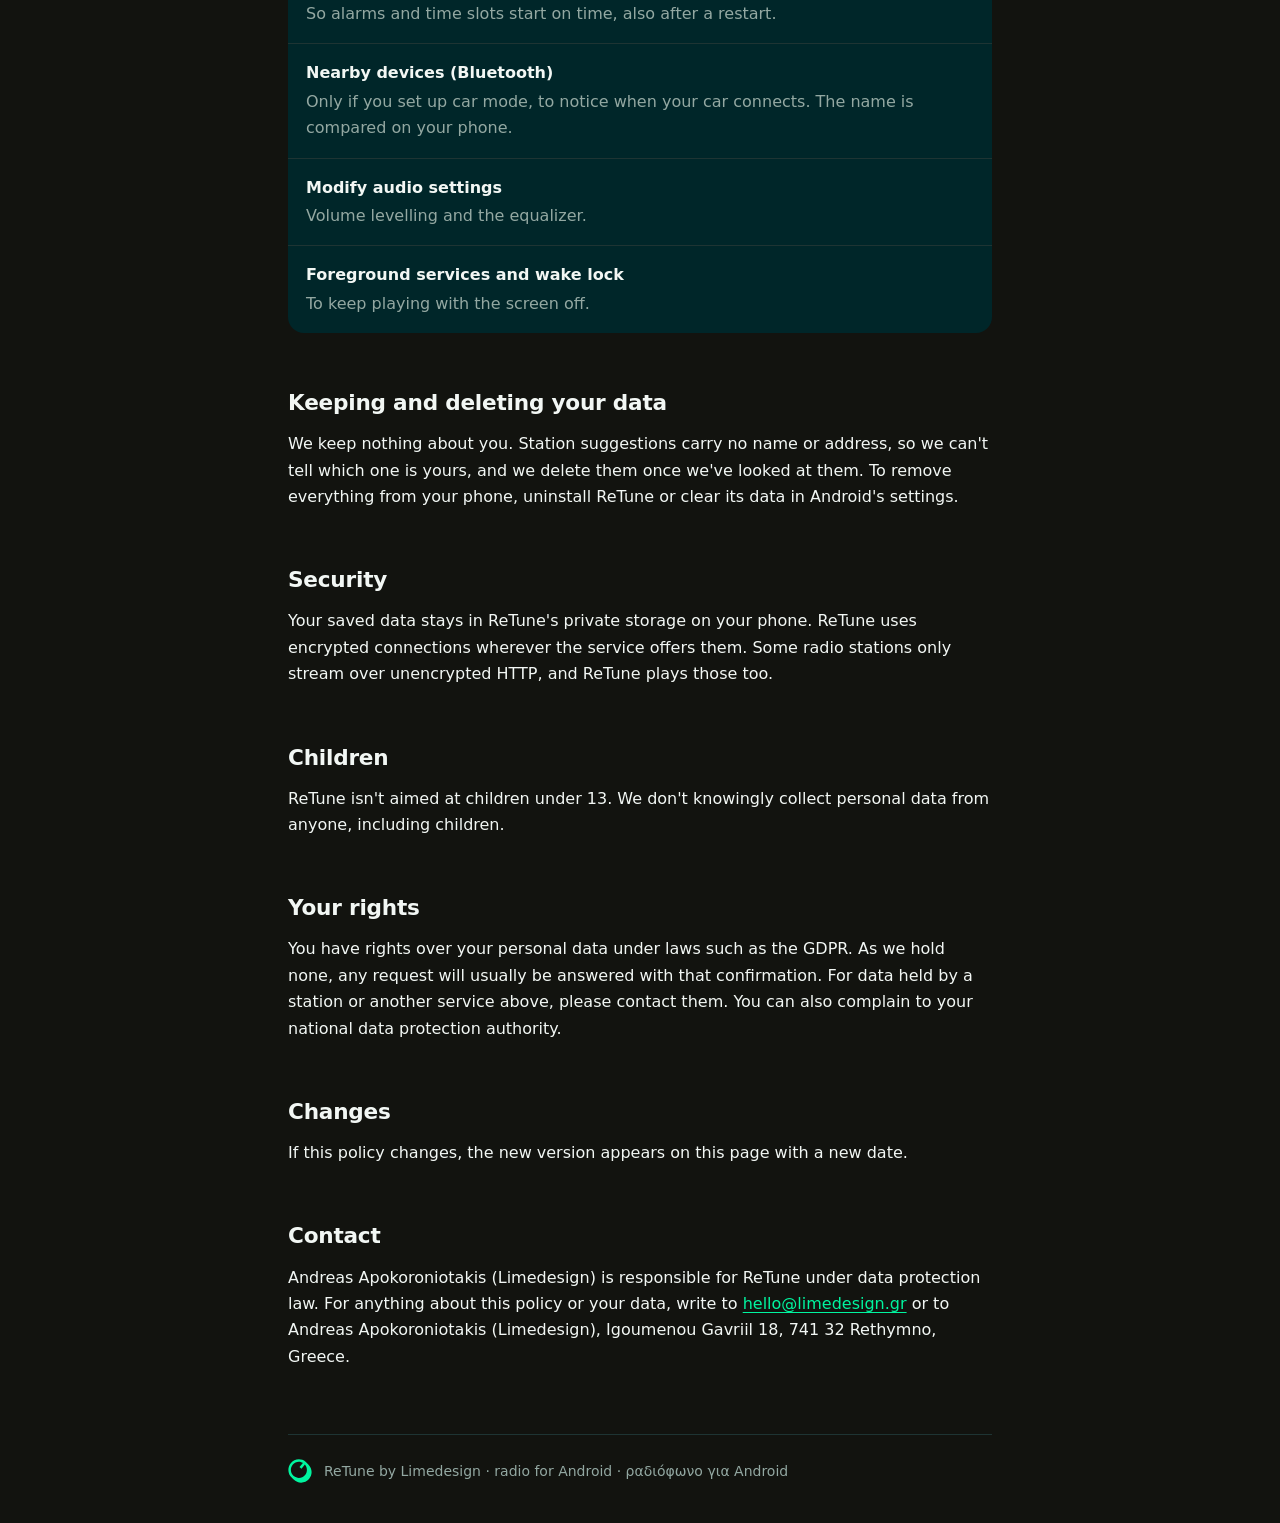
==== commit 1460a1b7: "TV screen: Google Sans hosted here (OFL, cut down to the letters needed), solid colour weather symbo" ====
--- a/privacy/index.html
+++ b/privacy/index.html
@@ -189,7 +189,7 @@
         <li><strong>News outlets</strong><span>If the news is on (in car mode, or on the TV while casting), ReTune downloads the headline feeds of the outlets you've chosen, with their photos. You can turn this off in Settings → News.</span></li>
         <li><strong>Station suggestions</strong><span>If you send one from Settings → About → Missing a station?, what you typed there (the station's name, where it plays, a link) goes through a Google Form to a Google Sheet that only we can see. It doesn't include your name, email or anything else about you, so please don't type personal details there. Google stores it under <a href="https://policies.google.com/privacy">Google's privacy policy</a>.</span></li>
         <li><strong>Google Cast</strong><span>ReTune looks for TVs and speakers on your Wi-Fi. Google's Cast library sends Google logs about its use, such as device discovery and casting sessions, without identifiers traceable to you. Google says it keeps them for a short time and doesn't share them with third parties. See <a href="https://developers.google.com/cast/docs/android_sender/data_disclosure">Google's disclosure</a>.</span></li>
-        <li><strong>ReTune's screen on your TV</strong><span>While you cast, the TV shows ReTune's own screen, loaded from this website (GitHub Pages) with Google Fonts. Your phone sends it the station and, if news on the TV is on, the headlines. To show the weather next to the clock, the TV asks <a href="https://www.geojs.io/">GeoJS</a> for the approximate place of its internet connection (about a city), and <a href="https://api.met.no/">MET Norway</a> for the weather there, with that place rounded to about a kilometre. The TV keeps the place for up to 12 hours; nothing about it reaches us. Weather data: MET Norway, under the <a href="https://creativecommons.org/licenses/by/4.0/">CC BY 4.0</a> licence.</span></li>
+        <li><strong>ReTune's screen on your TV</strong><span>While you cast, the TV shows ReTune's own screen, loaded from this website (GitHub Pages). Your phone sends it the station and, if news on the TV is on, the headlines. To show the weather next to the clock, the TV asks <a href="https://www.geojs.io/">GeoJS</a> for the approximate place of its internet connection (about a city), and <a href="https://api.met.no/">MET Norway</a> for the weather there, with that place rounded to about a kilometre. The TV keeps the place for up to 12 hours; nothing about it reaches us. Weather data: MET Norway, under the <a href="https://creativecommons.org/licenses/by/4.0/">CC BY 4.0</a> licence.</span></li>
         <li><strong>Links you choose to open</strong><span>Spotify, YouTube, TuneMyMusic and station websites have their own privacy policies. "Make a playlist" only copies the song list to your clipboard; you decide where to paste it.</span></li>
       </ul>
       <p class="note">We don't sell or share any data. A station suggestion is used only to add that station.</p>
@@ -285,7 +285,7 @@
         <li><strong>Ειδησεογραφικά μέσα</strong><span>Αν είναι ανοιχτές οι ειδήσεις (στη λειτουργία αυτοκινήτου ή στην τηλεόραση όταν παίζεις εκεί), το ReTune κατεβάζει τους τίτλους από τα μέσα που διάλεξες, με τις φωτογραφίες τους. Κλείνουν από τις Ρυθμίσεις → Ειδήσεις.</span></li>
         <li><strong>Προτάσεις σταθμών</strong><span>Αν στείλεις μία από τις Ρυθμίσεις → Σχετικά → Λείπει κάποιος σταθμός;, ό,τι έγραψες εκεί (το όνομα του σταθμού, πού ακούγεται, έναν σύνδεσμο) πηγαίνει μέσω μιας φόρμας Google σε ένα υπολογιστικό φύλλο Google που βλέπουμε μόνο εμείς. Δεν περιέχει το όνομά σου, το email σου ή οτιδήποτε άλλο για εσένα, οπότε μη γράφεις εκεί προσωπικά στοιχεία. Η Google τα αποθηκεύει σύμφωνα με την <a href="https://policies.google.com/privacy">πολιτική απορρήτου της Google</a>.</span></li>
         <li><strong>Google Cast</strong><span>Το ReTune ψάχνει τηλεοράσεις και ηχεία στο Wi-Fi σου. Η βιβλιοθήκη Cast της Google στέλνει στη Google αρχεία χρήσης, όπως την εύρεση συσκευών και τις συνεδρίες Cast, χωρίς στοιχεία που οδηγούν σε εσένα. Η Google αναφέρει ότι τα κρατά για λίγο και δεν τα μοιράζεται με τρίτους. Δες τη <a href="https://developers.google.com/cast/docs/android_sender/data_disclosure">δήλωση της Google</a>.</span></li>
-        <li><strong>Η οθόνη του ReTune στην τηλεόρασή σου</strong><span>Όταν παίζεις στην τηλεόραση, εκείνη δείχνει τη δική του οθόνη του ReTune, που φορτώνει από αυτόν τον ιστότοπο (GitHub Pages) με γραμματοσειρές Google Fonts. Το κινητό σου της στέλνει τον σταθμό και, αν είναι ανοιχτές οι ειδήσεις στην τηλεόραση, τους τίτλους. Για τον καιρό δίπλα στο ρολόι, η τηλεόραση ρωτά το <a href="https://www.geojs.io/">GeoJS</a> την κατά προσέγγιση θέση της σύνδεσής της στο ίντερνετ (περίπου την πόλη) και το <a href="https://api.met.no/">MET Norway</a> τον καιρό εκεί, με τη θέση στρογγυλεμένη στο περίπου ένα χιλιόμετρο. Η τηλεόραση κρατά τη θέση έως 12 ώρες· τίποτα από αυτήν δεν φτάνει σε εμάς. Δεδομένα καιρού: MET Norway, με άδεια <a href="https://creativecommons.org/licenses/by/4.0/">CC BY 4.0</a>.</span></li>
+        <li><strong>Η οθόνη του ReTune στην τηλεόρασή σου</strong><span>Όταν παίζεις στην τηλεόραση, εκείνη δείχνει τη δική του οθόνη του ReTune, που φορτώνει από αυτόν τον ιστότοπο (GitHub Pages). Το κινητό σου της στέλνει τον σταθμό και, αν είναι ανοιχτές οι ειδήσεις στην τηλεόραση, τους τίτλους. Για τον καιρό δίπλα στο ρολόι, η τηλεόραση ρωτά το <a href="https://www.geojs.io/">GeoJS</a> την κατά προσέγγιση θέση της σύνδεσής της στο ίντερνετ (περίπου την πόλη) και το <a href="https://api.met.no/">MET Norway</a> τον καιρό εκεί, με τη θέση στρογγυλεμένη στο περίπου ένα χιλιόμετρο. Η τηλεόραση κρατά τη θέση έως 12 ώρες· τίποτα από αυτήν δεν φτάνει σε εμάς. Δεδομένα καιρού: MET Norway, με άδεια <a href="https://creativecommons.org/licenses/by/4.0/">CC BY 4.0</a>.</span></li>
         <li><strong>Σύνδεσμοι που επιλέγεις να ανοίξεις</strong><span>Το Spotify, το YouTube, το TuneMyMusic και οι σελίδες των σταθμών έχουν τις δικές τους πολιτικές απορρήτου. Η «Δημιουργία playlist» απλώς αντιγράφει τη λίστα τραγουδιών στο πρόχειρο· εσύ αποφασίζεις πού θα την επικολλήσεις.</span></li>
       </ul>
       <p class="note">Δεν πουλάμε ούτε μοιραζόμαστε δεδομένα. Μια πρόταση σταθμού χρησιμοποιείται μόνο για να προστεθεί αυτός ο σταθμός.</p>
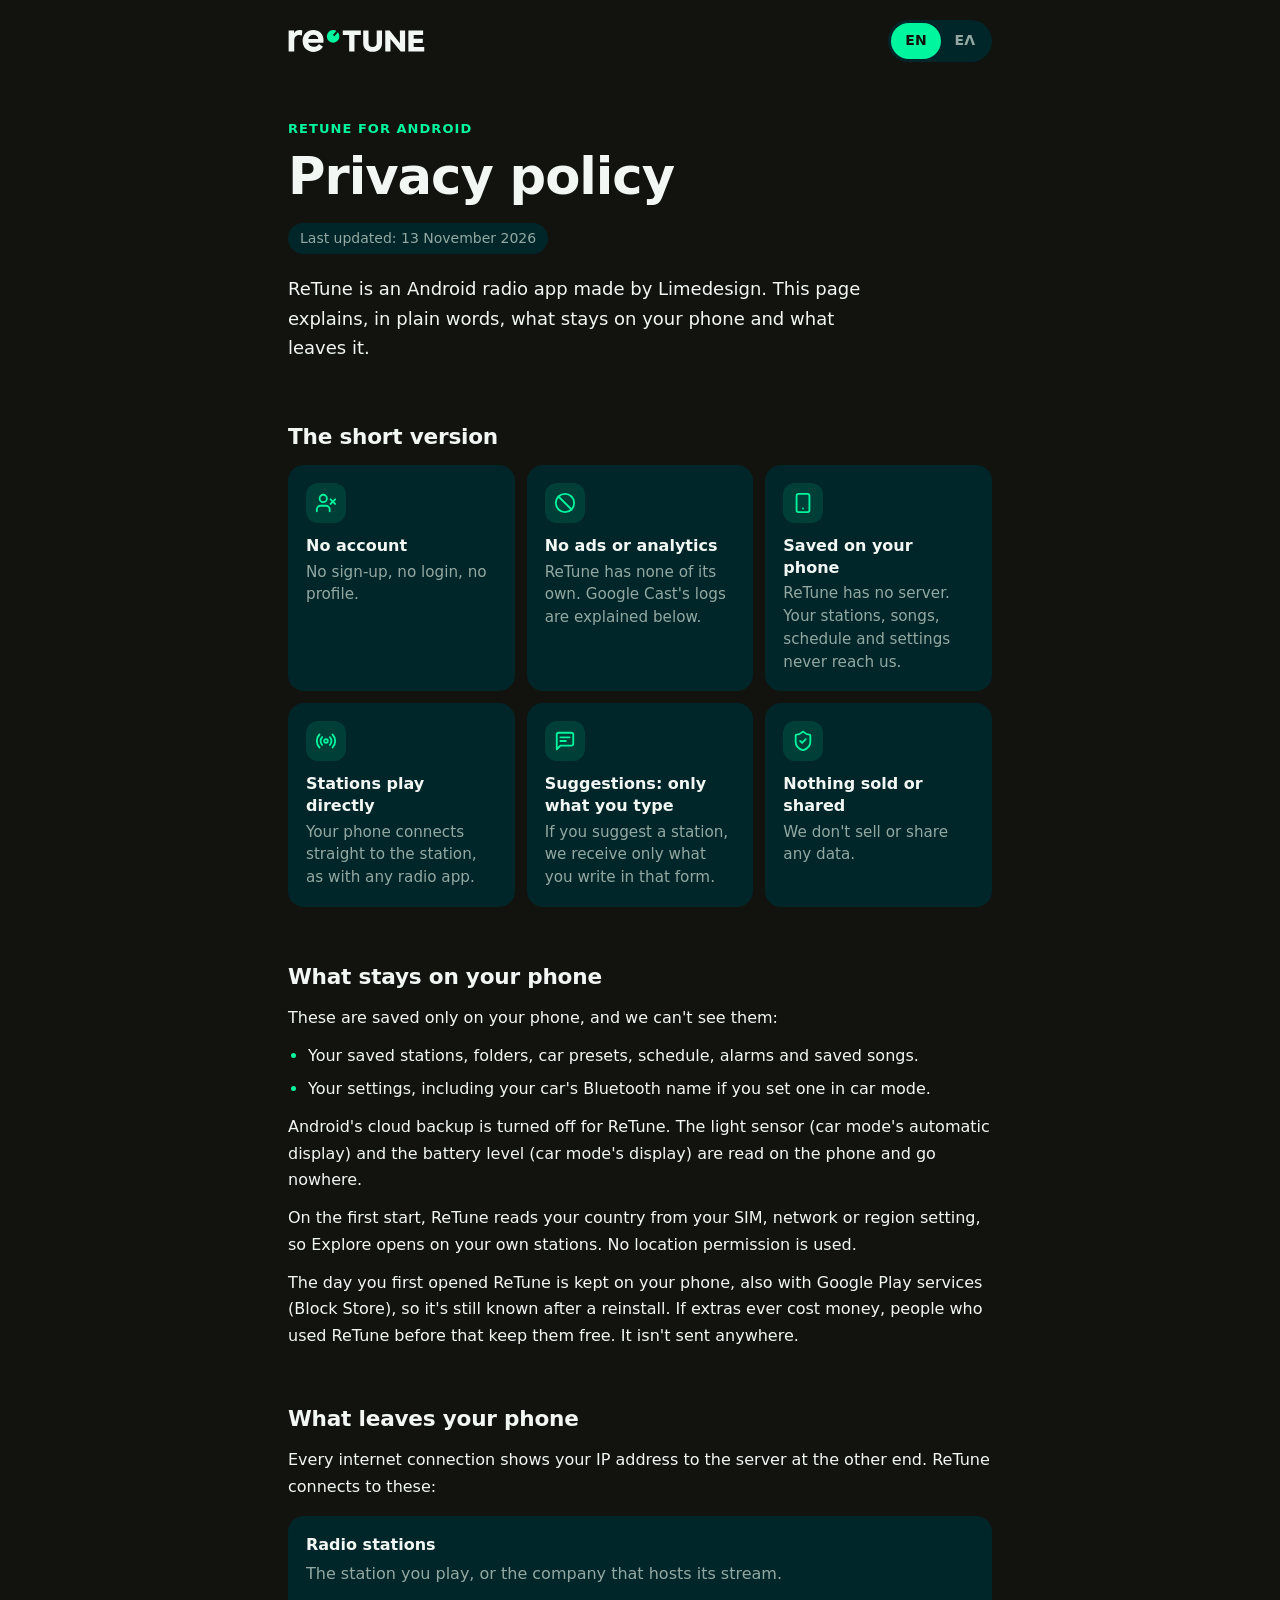
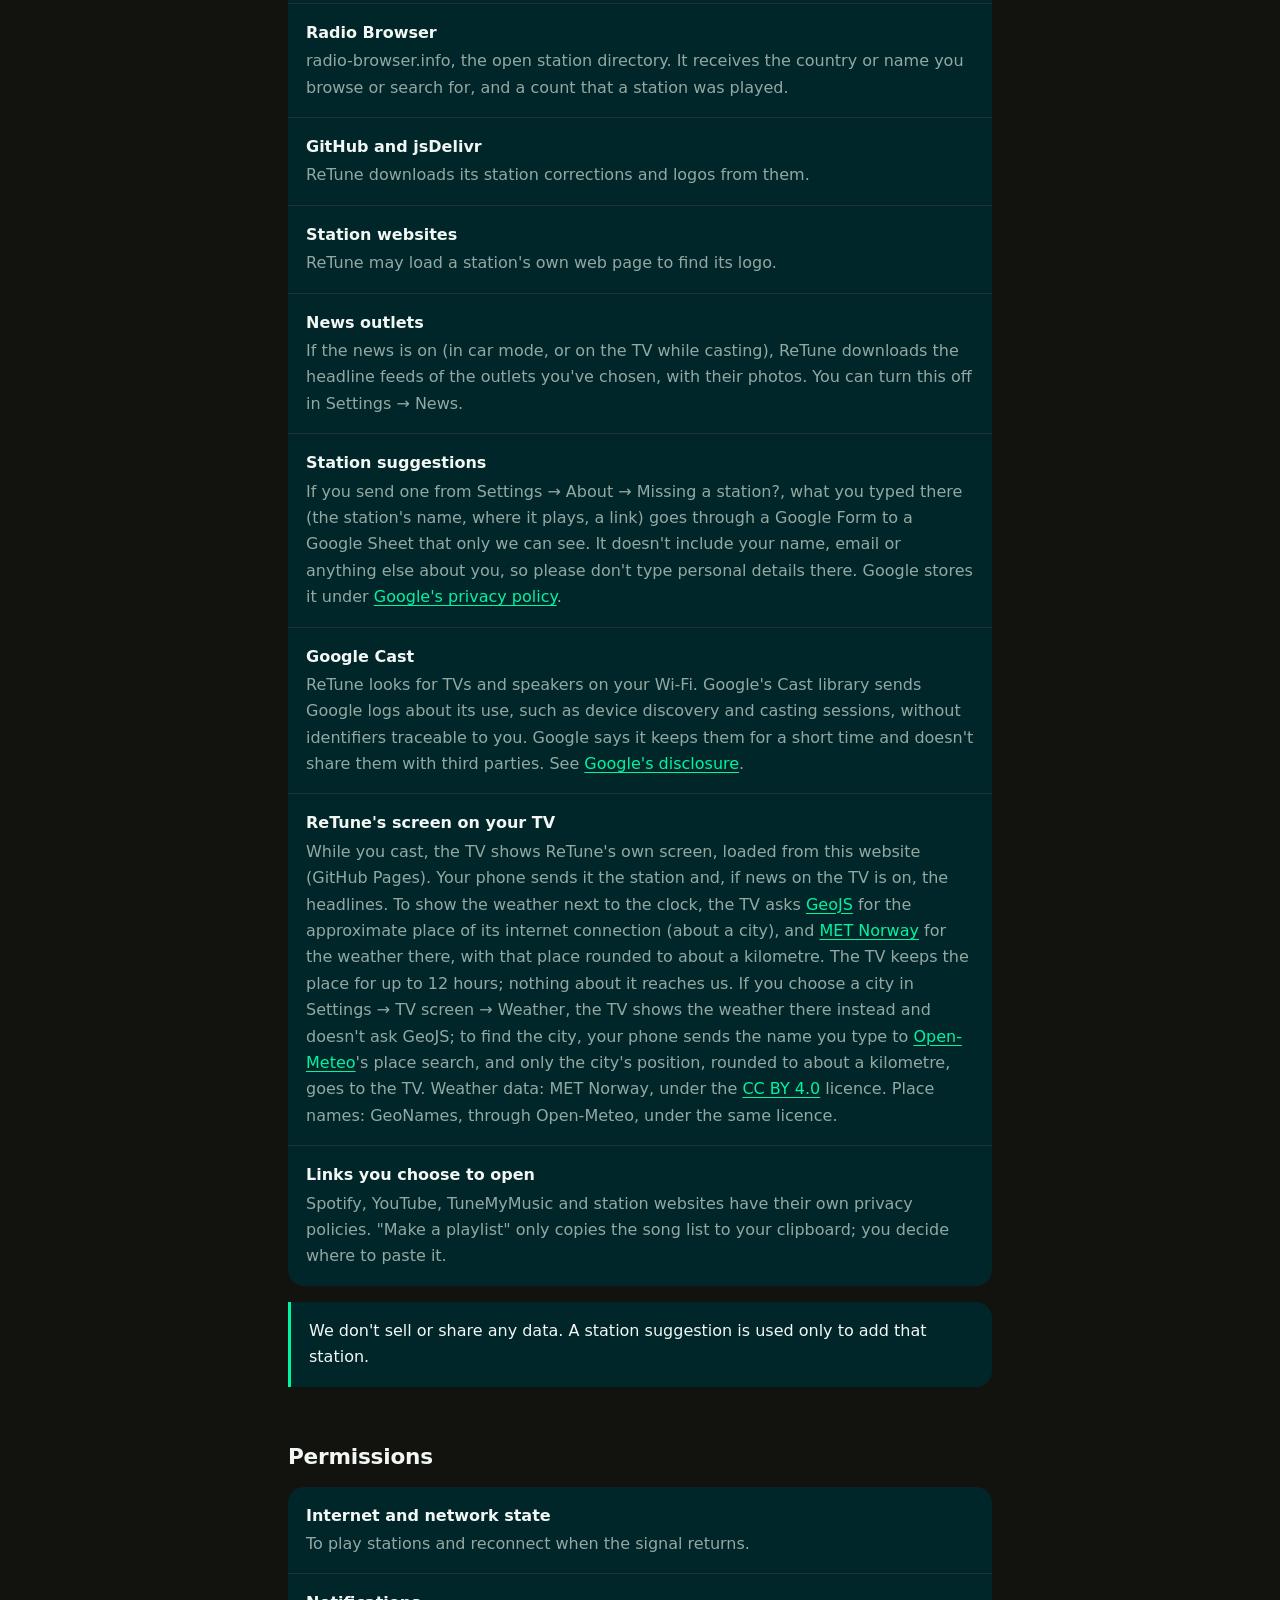
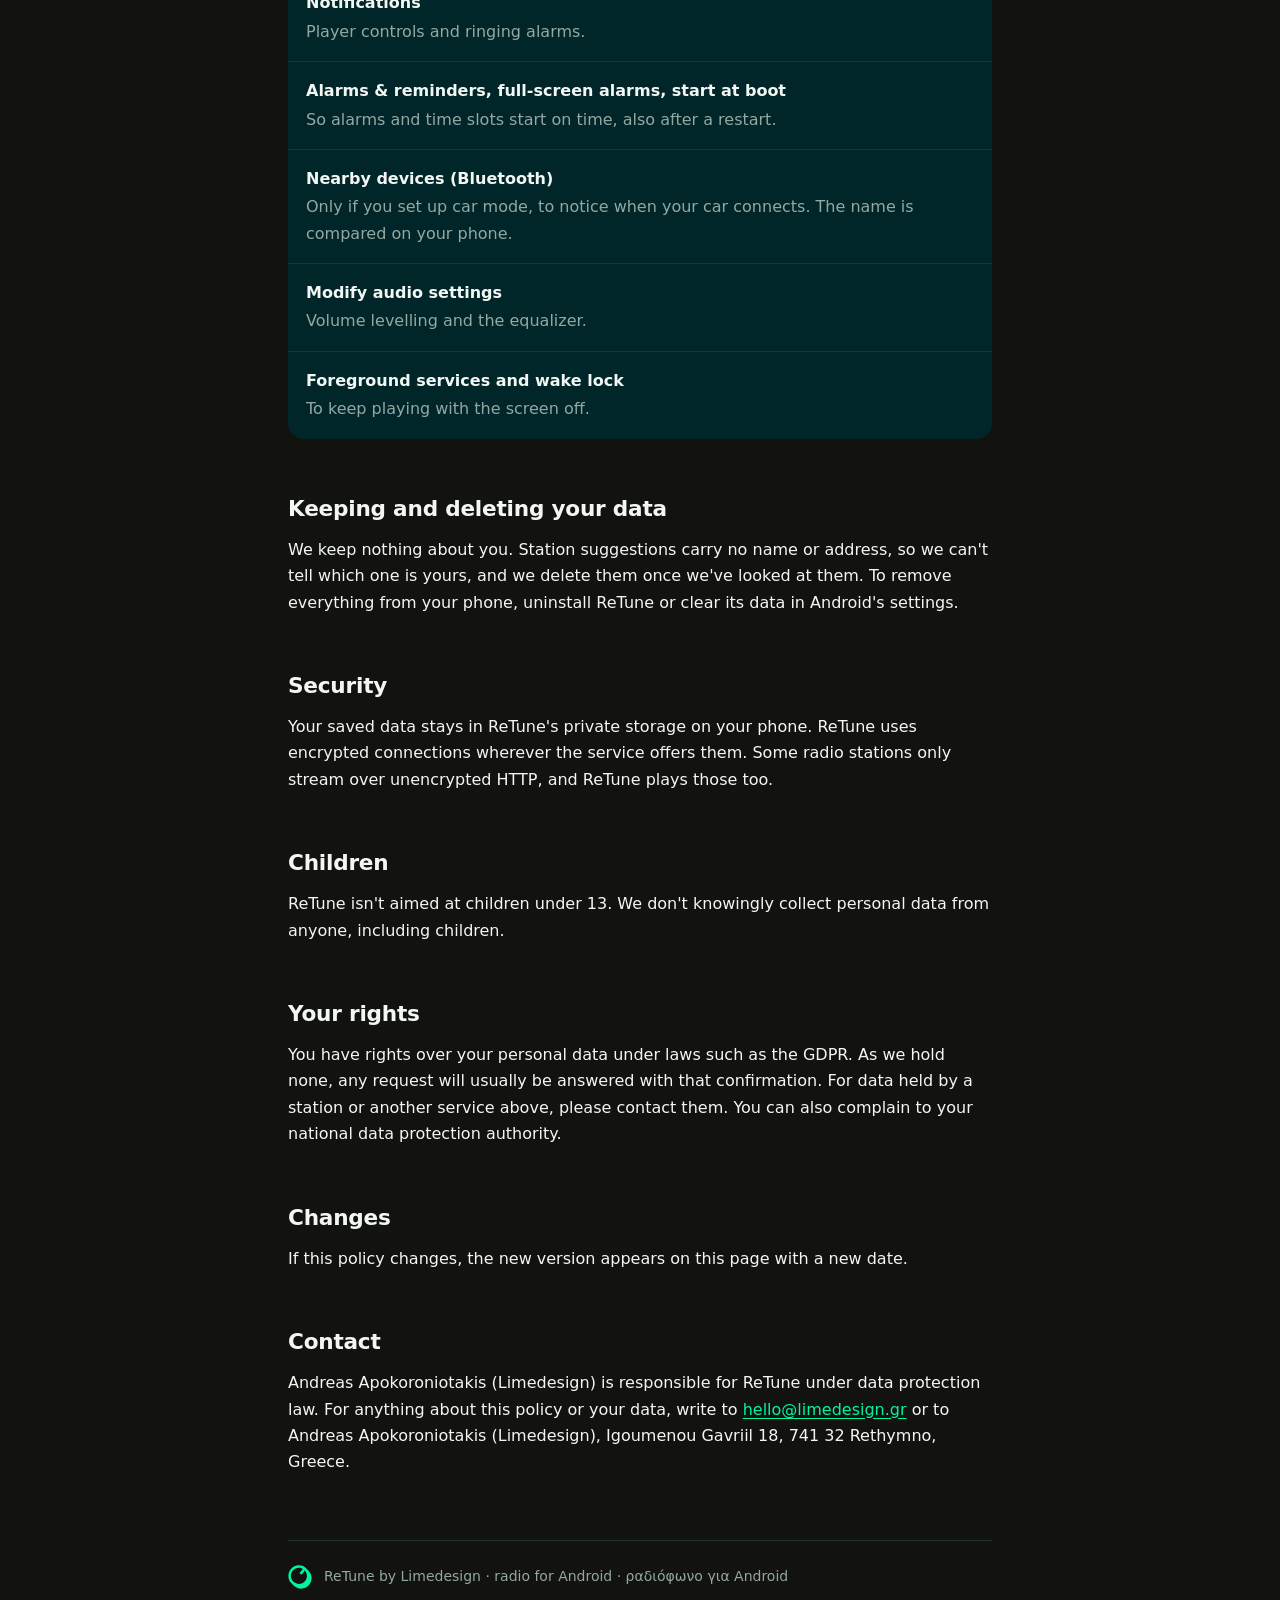
==== commit f9663862: "Privacy policy: choosing a city for the TV's weather (Open-Meteo's place search; GeoNames place name" ====
--- a/privacy/index.html
+++ b/privacy/index.html
@@ -131,7 +131,7 @@
       <div class="hero">
         <p class="eyebrow">ReTune for Android</p>
         <h1>Privacy policy</h1>
-        <p class="date">Last updated: 12 November 2026</p>
+        <p class="date">Last updated: 13 November 2026</p>
         <p class="lead">ReTune is an Android radio app made by Limedesign. This page explains, in plain words, what stays on your phone and what leaves it.</p>
       </div>
 
@@ -189,7 +189,7 @@
         <li><strong>News outlets</strong><span>If the news is on (in car mode, or on the TV while casting), ReTune downloads the headline feeds of the outlets you've chosen, with their photos. You can turn this off in Settings → News.</span></li>
         <li><strong>Station suggestions</strong><span>If you send one from Settings → About → Missing a station?, what you typed there (the station's name, where it plays, a link) goes through a Google Form to a Google Sheet that only we can see. It doesn't include your name, email or anything else about you, so please don't type personal details there. Google stores it under <a href="https://policies.google.com/privacy">Google's privacy policy</a>.</span></li>
         <li><strong>Google Cast</strong><span>ReTune looks for TVs and speakers on your Wi-Fi. Google's Cast library sends Google logs about its use, such as device discovery and casting sessions, without identifiers traceable to you. Google says it keeps them for a short time and doesn't share them with third parties. See <a href="https://developers.google.com/cast/docs/android_sender/data_disclosure">Google's disclosure</a>.</span></li>
-        <li><strong>ReTune's screen on your TV</strong><span>While you cast, the TV shows ReTune's own screen, loaded from this website (GitHub Pages). Your phone sends it the station and, if news on the TV is on, the headlines. To show the weather next to the clock, the TV asks <a href="https://www.geojs.io/">GeoJS</a> for the approximate place of its internet connection (about a city), and <a href="https://api.met.no/">MET Norway</a> for the weather there, with that place rounded to about a kilometre. The TV keeps the place for up to 12 hours; nothing about it reaches us. Weather data: MET Norway, under the <a href="https://creativecommons.org/licenses/by/4.0/">CC BY 4.0</a> licence.</span></li>
+        <li><strong>ReTune's screen on your TV</strong><span>While you cast, the TV shows ReTune's own screen, loaded from this website (GitHub Pages). Your phone sends it the station and, if news on the TV is on, the headlines. To show the weather next to the clock, the TV asks <a href="https://www.geojs.io/">GeoJS</a> for the approximate place of its internet connection (about a city), and <a href="https://api.met.no/">MET Norway</a> for the weather there, with that place rounded to about a kilometre. The TV keeps the place for up to 12 hours; nothing about it reaches us. If you choose a city in Settings → TV screen → Weather, the TV shows the weather there instead and doesn't ask GeoJS; to find the city, your phone sends the name you type to <a href="https://open-meteo.com/">Open-Meteo</a>'s place search, and only the city's position, rounded to about a kilometre, goes to the TV. Weather data: MET Norway, under the <a href="https://creativecommons.org/licenses/by/4.0/">CC BY 4.0</a> licence. Place names: GeoNames, through Open-Meteo, under the same licence.</span></li>
         <li><strong>Links you choose to open</strong><span>Spotify, YouTube, TuneMyMusic and station websites have their own privacy policies. "Make a playlist" only copies the song list to your clipboard; you decide where to paste it.</span></li>
       </ul>
       <p class="note">We don't sell or share any data. A station suggestion is used only to add that station.</p>
@@ -227,7 +227,7 @@
       <div class="hero">
         <p class="eyebrow">ReTune για Android</p>
         <h1>Πολιτική απορρήτου</h1>
-        <p class="date">Τελευταία ενημέρωση: 12 Νοεμβρίου 2026</p>
+        <p class="date">Τελευταία ενημέρωση: 13 Νοεμβρίου 2026</p>
         <p class="lead">Το ReTune είναι μια εφαρμογή ραδιοφώνου για Android από τη Limedesign. Εδώ εξηγούμε απλά τι μένει στο κινητό σου και τι βγαίνει από αυτό.</p>
       </div>
 
@@ -285,7 +285,7 @@
         <li><strong>Ειδησεογραφικά μέσα</strong><span>Αν είναι ανοιχτές οι ειδήσεις (στη λειτουργία αυτοκινήτου ή στην τηλεόραση όταν παίζεις εκεί), το ReTune κατεβάζει τους τίτλους από τα μέσα που διάλεξες, με τις φωτογραφίες τους. Κλείνουν από τις Ρυθμίσεις → Ειδήσεις.</span></li>
         <li><strong>Προτάσεις σταθμών</strong><span>Αν στείλεις μία από τις Ρυθμίσεις → Σχετικά → Λείπει κάποιος σταθμός;, ό,τι έγραψες εκεί (το όνομα του σταθμού, πού ακούγεται, έναν σύνδεσμο) πηγαίνει μέσω μιας φόρμας Google σε ένα υπολογιστικό φύλλο Google που βλέπουμε μόνο εμείς. Δεν περιέχει το όνομά σου, το email σου ή οτιδήποτε άλλο για εσένα, οπότε μη γράφεις εκεί προσωπικά στοιχεία. Η Google τα αποθηκεύει σύμφωνα με την <a href="https://policies.google.com/privacy">πολιτική απορρήτου της Google</a>.</span></li>
         <li><strong>Google Cast</strong><span>Το ReTune ψάχνει τηλεοράσεις και ηχεία στο Wi-Fi σου. Η βιβλιοθήκη Cast της Google στέλνει στη Google αρχεία χρήσης, όπως την εύρεση συσκευών και τις συνεδρίες Cast, χωρίς στοιχεία που οδηγούν σε εσένα. Η Google αναφέρει ότι τα κρατά για λίγο και δεν τα μοιράζεται με τρίτους. Δες τη <a href="https://developers.google.com/cast/docs/android_sender/data_disclosure">δήλωση της Google</a>.</span></li>
-        <li><strong>Η οθόνη του ReTune στην τηλεόρασή σου</strong><span>Όταν παίζεις στην τηλεόραση, εκείνη δείχνει τη δική του οθόνη του ReTune, που φορτώνει από αυτόν τον ιστότοπο (GitHub Pages). Το κινητό σου της στέλνει τον σταθμό και, αν είναι ανοιχτές οι ειδήσεις στην τηλεόραση, τους τίτλους. Για τον καιρό δίπλα στο ρολόι, η τηλεόραση ρωτά το <a href="https://www.geojs.io/">GeoJS</a> την κατά προσέγγιση θέση της σύνδεσής της στο ίντερνετ (περίπου την πόλη) και το <a href="https://api.met.no/">MET Norway</a> τον καιρό εκεί, με τη θέση στρογγυλεμένη στο περίπου ένα χιλιόμετρο. Η τηλεόραση κρατά τη θέση έως 12 ώρες· τίποτα από αυτήν δεν φτάνει σε εμάς. Δεδομένα καιρού: MET Norway, με άδεια <a href="https://creativecommons.org/licenses/by/4.0/">CC BY 4.0</a>.</span></li>
+        <li><strong>Η οθόνη του ReTune στην τηλεόρασή σου</strong><span>Όταν παίζεις στην τηλεόραση, εκείνη δείχνει τη δική του οθόνη του ReTune, που φορτώνει από αυτόν τον ιστότοπο (GitHub Pages). Το κινητό σου της στέλνει τον σταθμό και, αν είναι ανοιχτές οι ειδήσεις στην τηλεόραση, τους τίτλους. Για τον καιρό δίπλα στο ρολόι, η τηλεόραση ρωτά το <a href="https://www.geojs.io/">GeoJS</a> την κατά προσέγγιση θέση της σύνδεσής της στο ίντερνετ (περίπου την πόλη) και το <a href="https://api.met.no/">MET Norway</a> τον καιρό εκεί, με τη θέση στρογγυλεμένη στο περίπου ένα χιλιόμετρο. Η τηλεόραση κρατά τη θέση έως 12 ώρες· τίποτα από αυτήν δεν φτάνει σε εμάς. Αν διαλέξεις πόλη στις Ρυθμίσεις → Οθόνη τηλεόρασης → Καιρός, η τηλεόραση δείχνει τον καιρό εκεί και δεν ρωτά το GeoJS· για να βρεθεί η πόλη, το κινητό σου στέλνει το όνομα που γράφεις στην αναζήτηση τοποθεσιών του <a href="https://open-meteo.com/">Open-Meteo</a>, και στην τηλεόραση πηγαίνει μόνο η θέση της πόλης, στρογγυλεμένη στο περίπου ένα χιλιόμετρο. Δεδομένα καιρού: MET Norway, με άδεια <a href="https://creativecommons.org/licenses/by/4.0/">CC BY 4.0</a>. Ονόματα τοποθεσιών: GeoNames, μέσω του Open-Meteo, με την ίδια άδεια.</span></li>
         <li><strong>Σύνδεσμοι που επιλέγεις να ανοίξεις</strong><span>Το Spotify, το YouTube, το TuneMyMusic και οι σελίδες των σταθμών έχουν τις δικές τους πολιτικές απορρήτου. Η «Δημιουργία playlist» απλώς αντιγράφει τη λίστα τραγουδιών στο πρόχειρο· εσύ αποφασίζεις πού θα την επικολλήσεις.</span></li>
       </ul>
       <p class="note">Δεν πουλάμε ούτε μοιραζόμαστε δεδομένα. Μια πρόταση σταθμού χρησιμοποιείται μόνο για να προστεθεί αυτός ο σταθμός.</p>
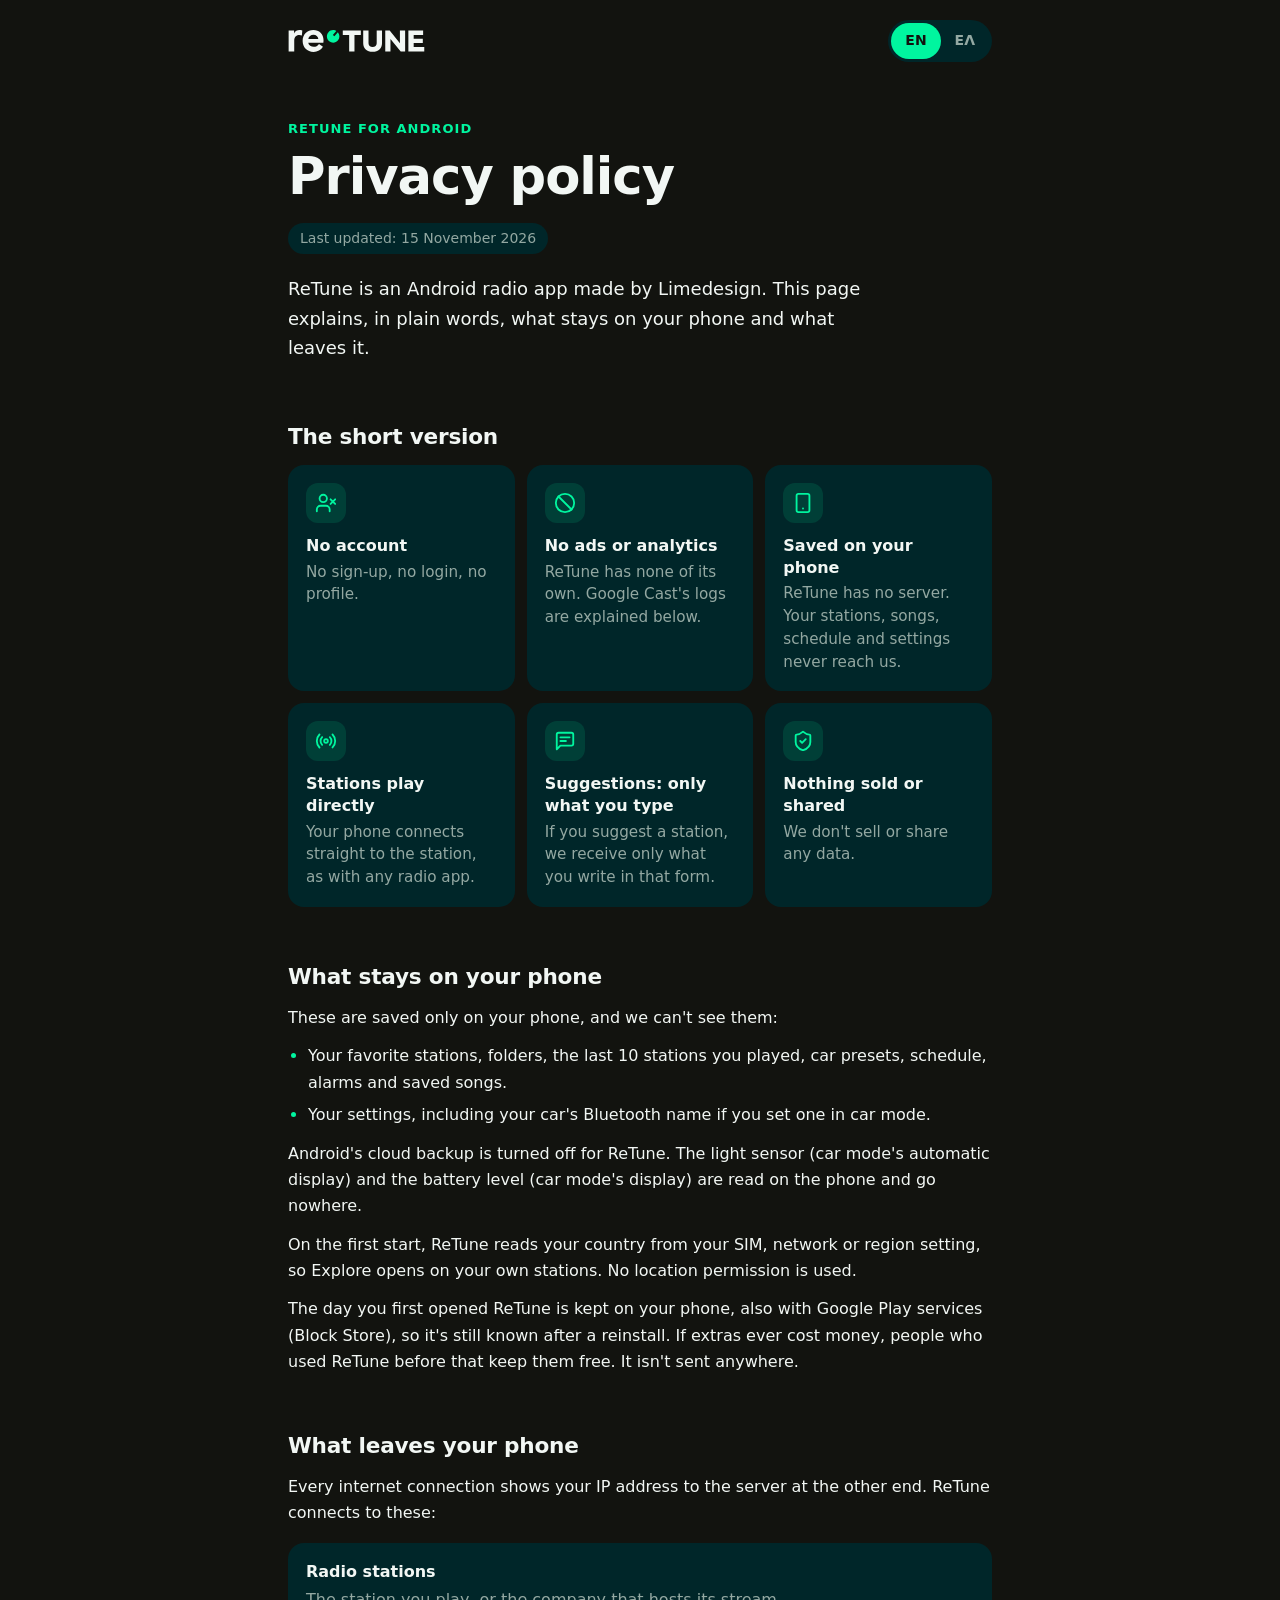
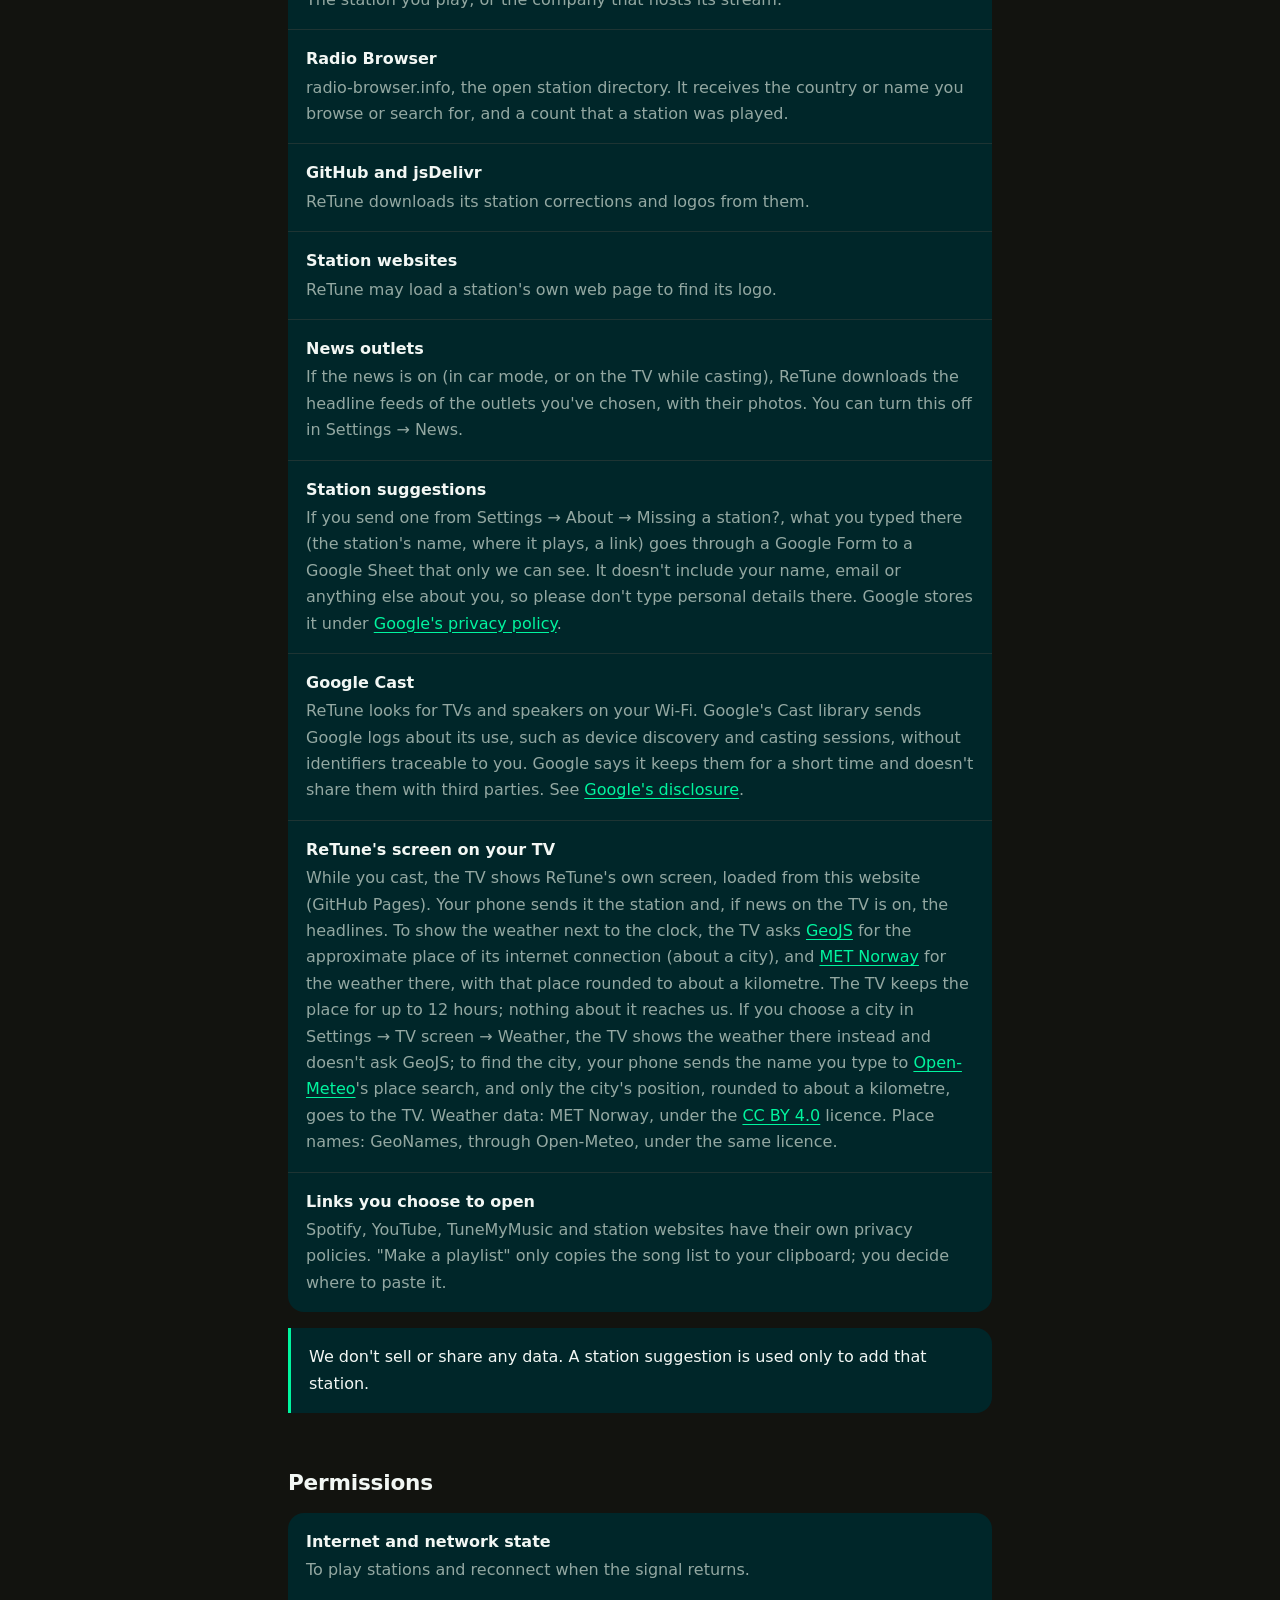
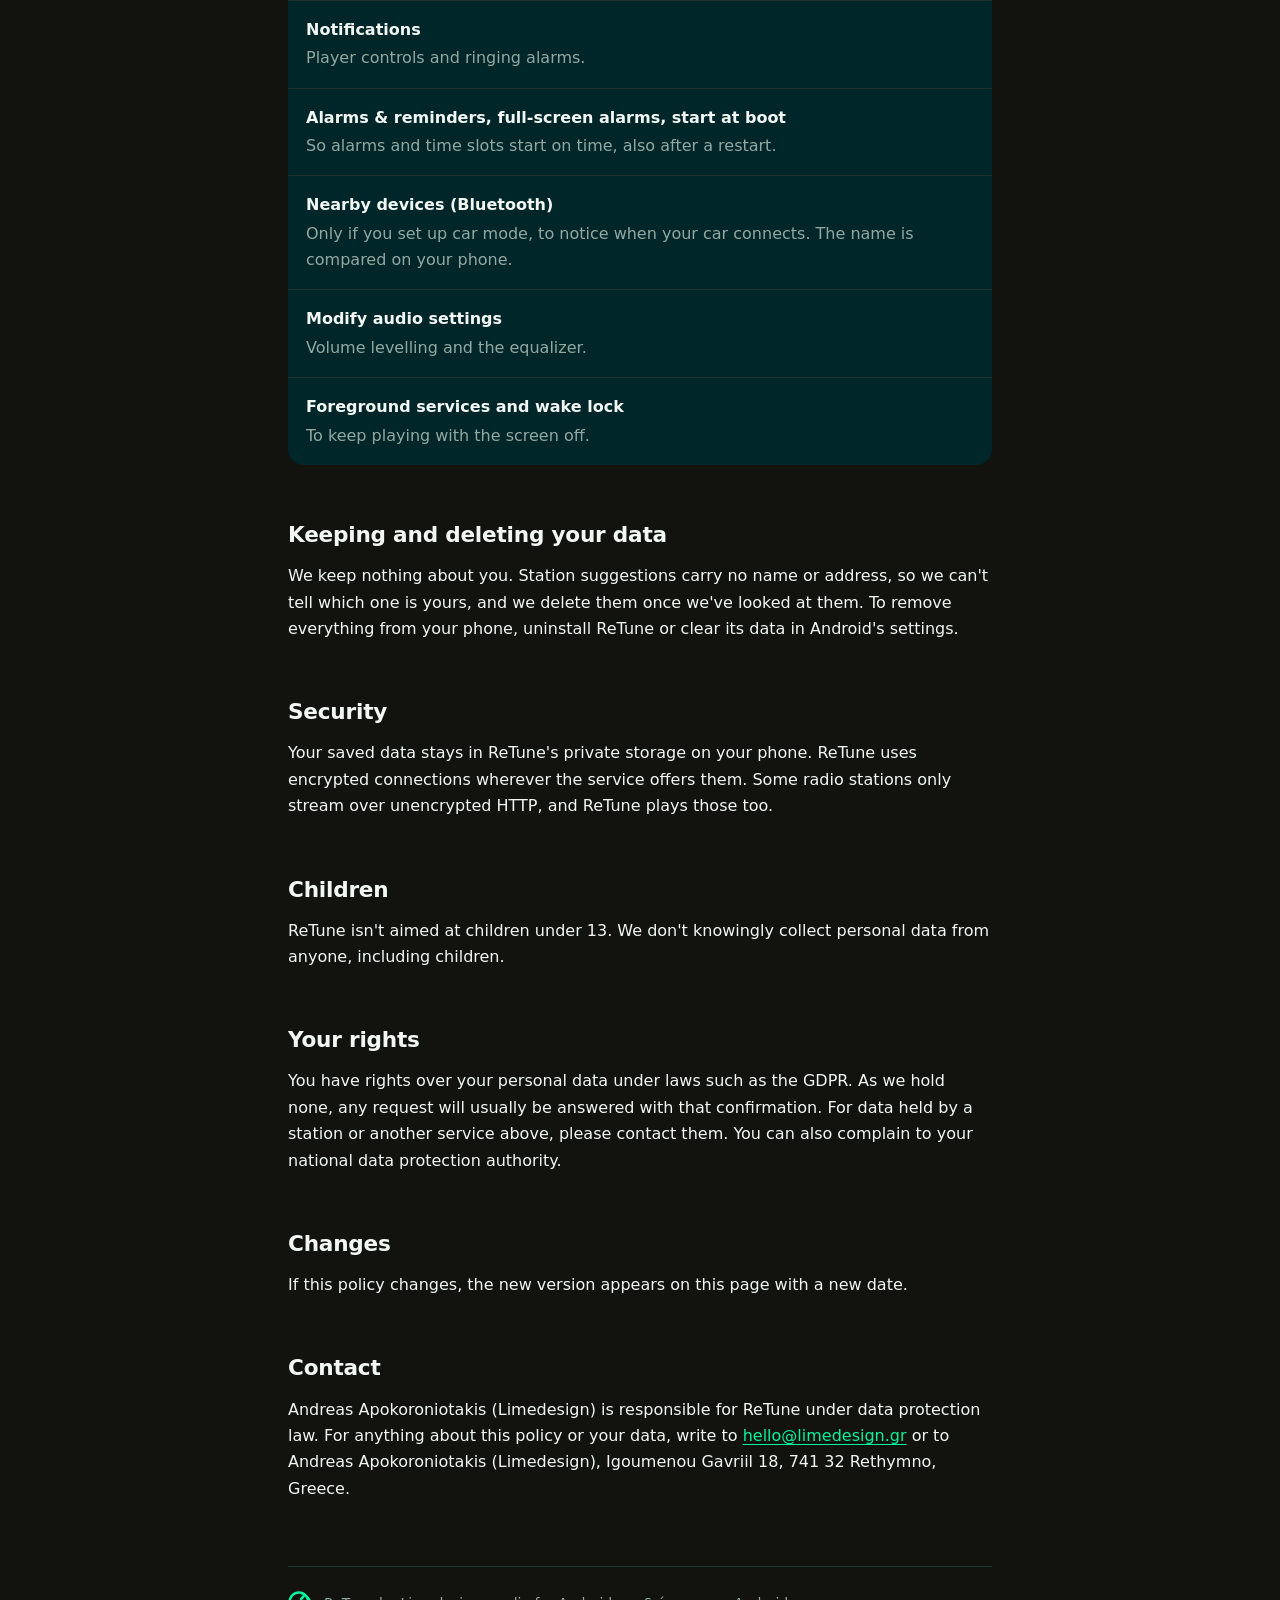
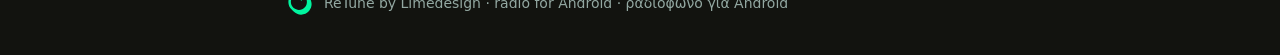
==== commit 57cb73d0: "Privacy policy: Favorites, and the last 10 stations played stay on the phone" ====
--- a/privacy/index.html
+++ b/privacy/index.html
@@ -131,7 +131,7 @@
       <div class="hero">
         <p class="eyebrow">ReTune for Android</p>
         <h1>Privacy policy</h1>
-        <p class="date">Last updated: 13 November 2026</p>
+        <p class="date">Last updated: 15 November 2026</p>
         <p class="lead">ReTune is an Android radio app made by Limedesign. This page explains, in plain words, what stays on your phone and what leaves it.</p>
       </div>
 
@@ -172,7 +172,7 @@
       <h2>What stays on your phone</h2>
       <p>These are saved only on your phone, and we can't see them:</p>
       <ul class="plain">
-        <li>Your saved stations, folders, car presets, schedule, alarms and saved songs.</li>
+        <li>Your favorite stations, folders, the last 10 stations you played, car presets, schedule, alarms and saved songs.</li>
         <li>Your settings, including your car's Bluetooth name if you set one in car mode.</li>
       </ul>
       <p>Android's cloud backup is turned off for ReTune. The light sensor (car mode's automatic display) and the battery level (car mode's display) are read on the phone and go nowhere.</p>
@@ -227,7 +227,7 @@
       <div class="hero">
         <p class="eyebrow">ReTune για Android</p>
         <h1>Πολιτική απορρήτου</h1>
-        <p class="date">Τελευταία ενημέρωση: 13 Νοεμβρίου 2026</p>
+        <p class="date">Τελευταία ενημέρωση: 15 Νοεμβρίου 2026</p>
         <p class="lead">Το ReTune είναι μια εφαρμογή ραδιοφώνου για Android από τη Limedesign. Εδώ εξηγούμε απλά τι μένει στο κινητό σου και τι βγαίνει από αυτό.</p>
       </div>
 
@@ -268,7 +268,7 @@
       <h2>Τι μένει στο κινητό σου</h2>
       <p>Τα παρακάτω αποθηκεύονται μόνο στο κινητό σου και δεν μπορούμε να τα δούμε:</p>
       <ul class="plain">
-        <li>Οι σταθμοί, οι φάκελοι, οι προεπιλογές αυτοκινήτου, το πρόγραμμα, τα ξυπνητήρια και τα τραγούδια που κράτησες.</li>
+        <li>Οι αγαπημένοι σου σταθμοί, οι φάκελοι, οι τελευταίοι 10 σταθμοί που άκουσες, οι προεπιλογές αυτοκινήτου, το πρόγραμμα, τα ξυπνητήρια και τα τραγούδια που κράτησες.</li>
         <li>Οι ρυθμίσεις σου, μαζί με το όνομα Bluetooth του αυτοκινήτου σου, αν το όρισες.</li>
       </ul>
       <p>Το αντίγραφο ασφαλείας του Android στο cloud είναι κλειστό για το ReTune. Ο αισθητήρας φωτός και η στάθμη της μπαταρίας (για την οθόνη της λειτουργίας αυτοκινήτου) διαβάζονται στο κινητό και δεν πηγαίνουν πουθενά.</p>
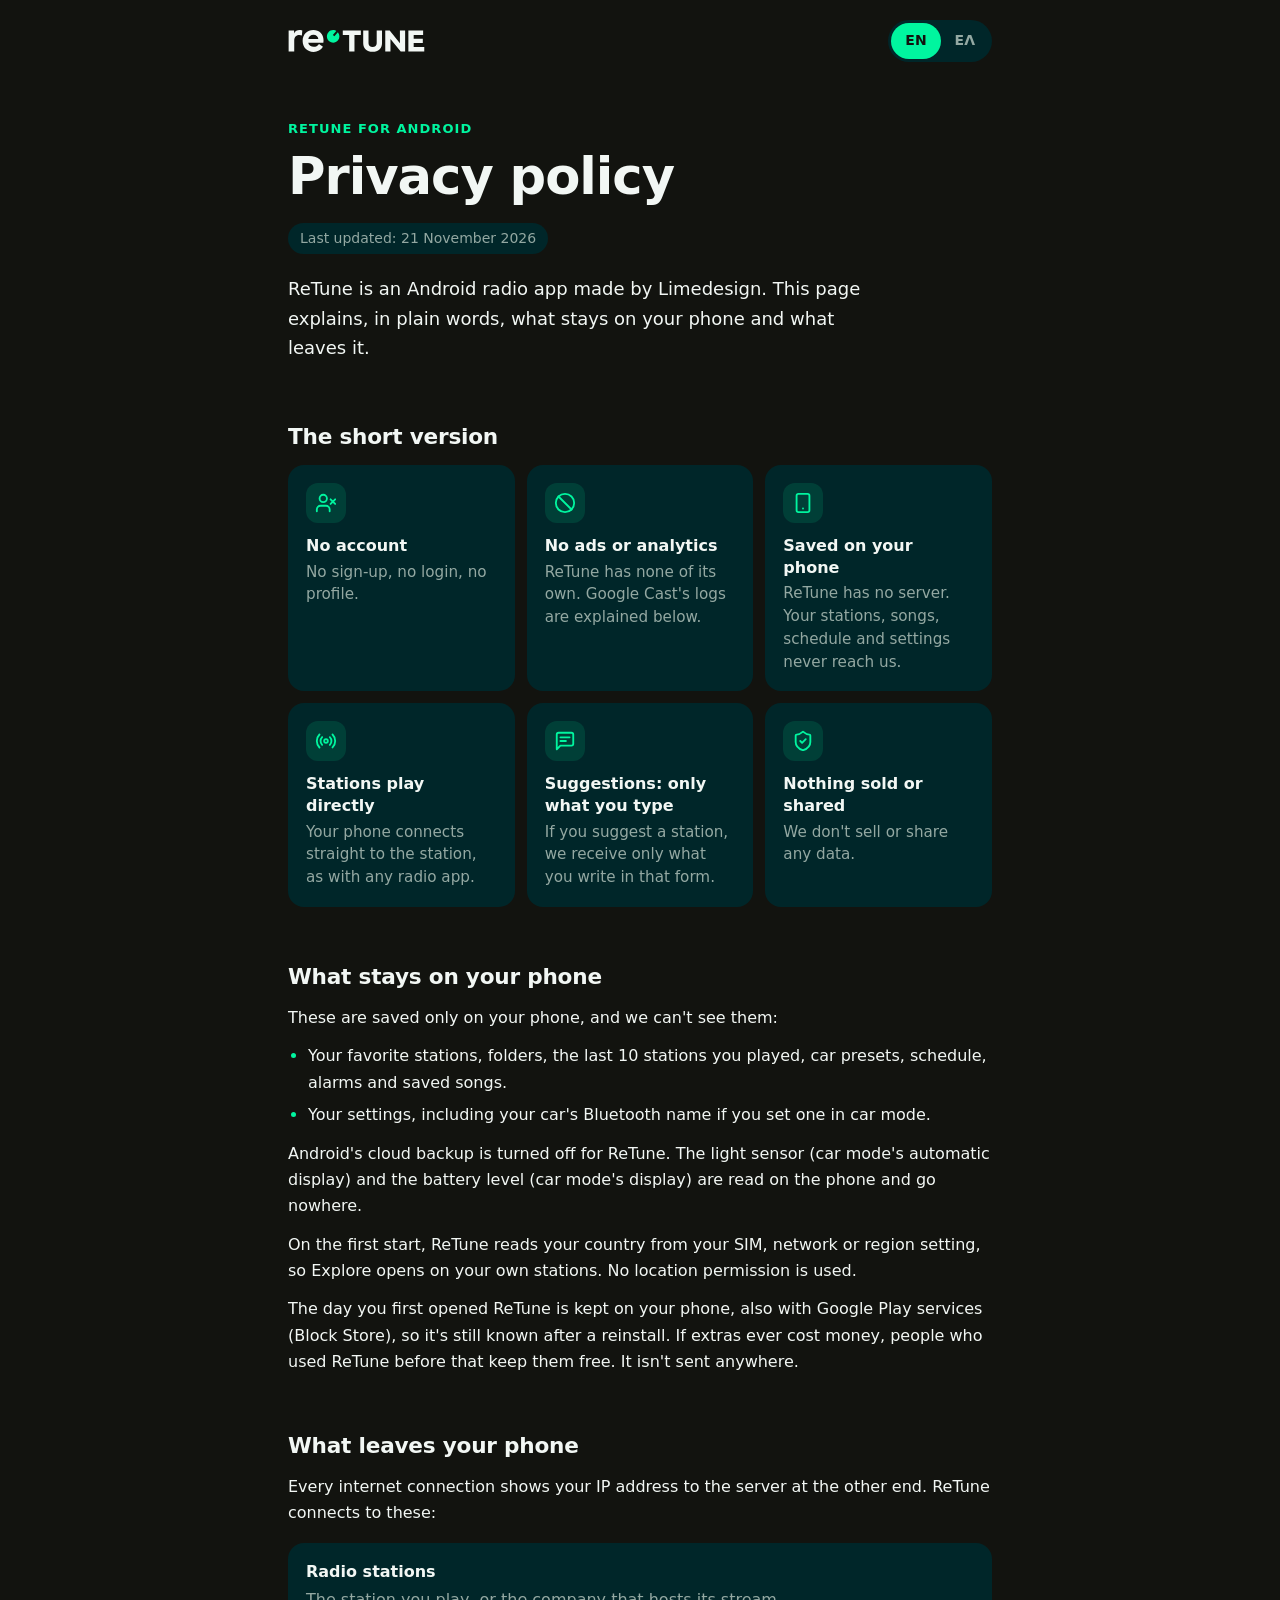
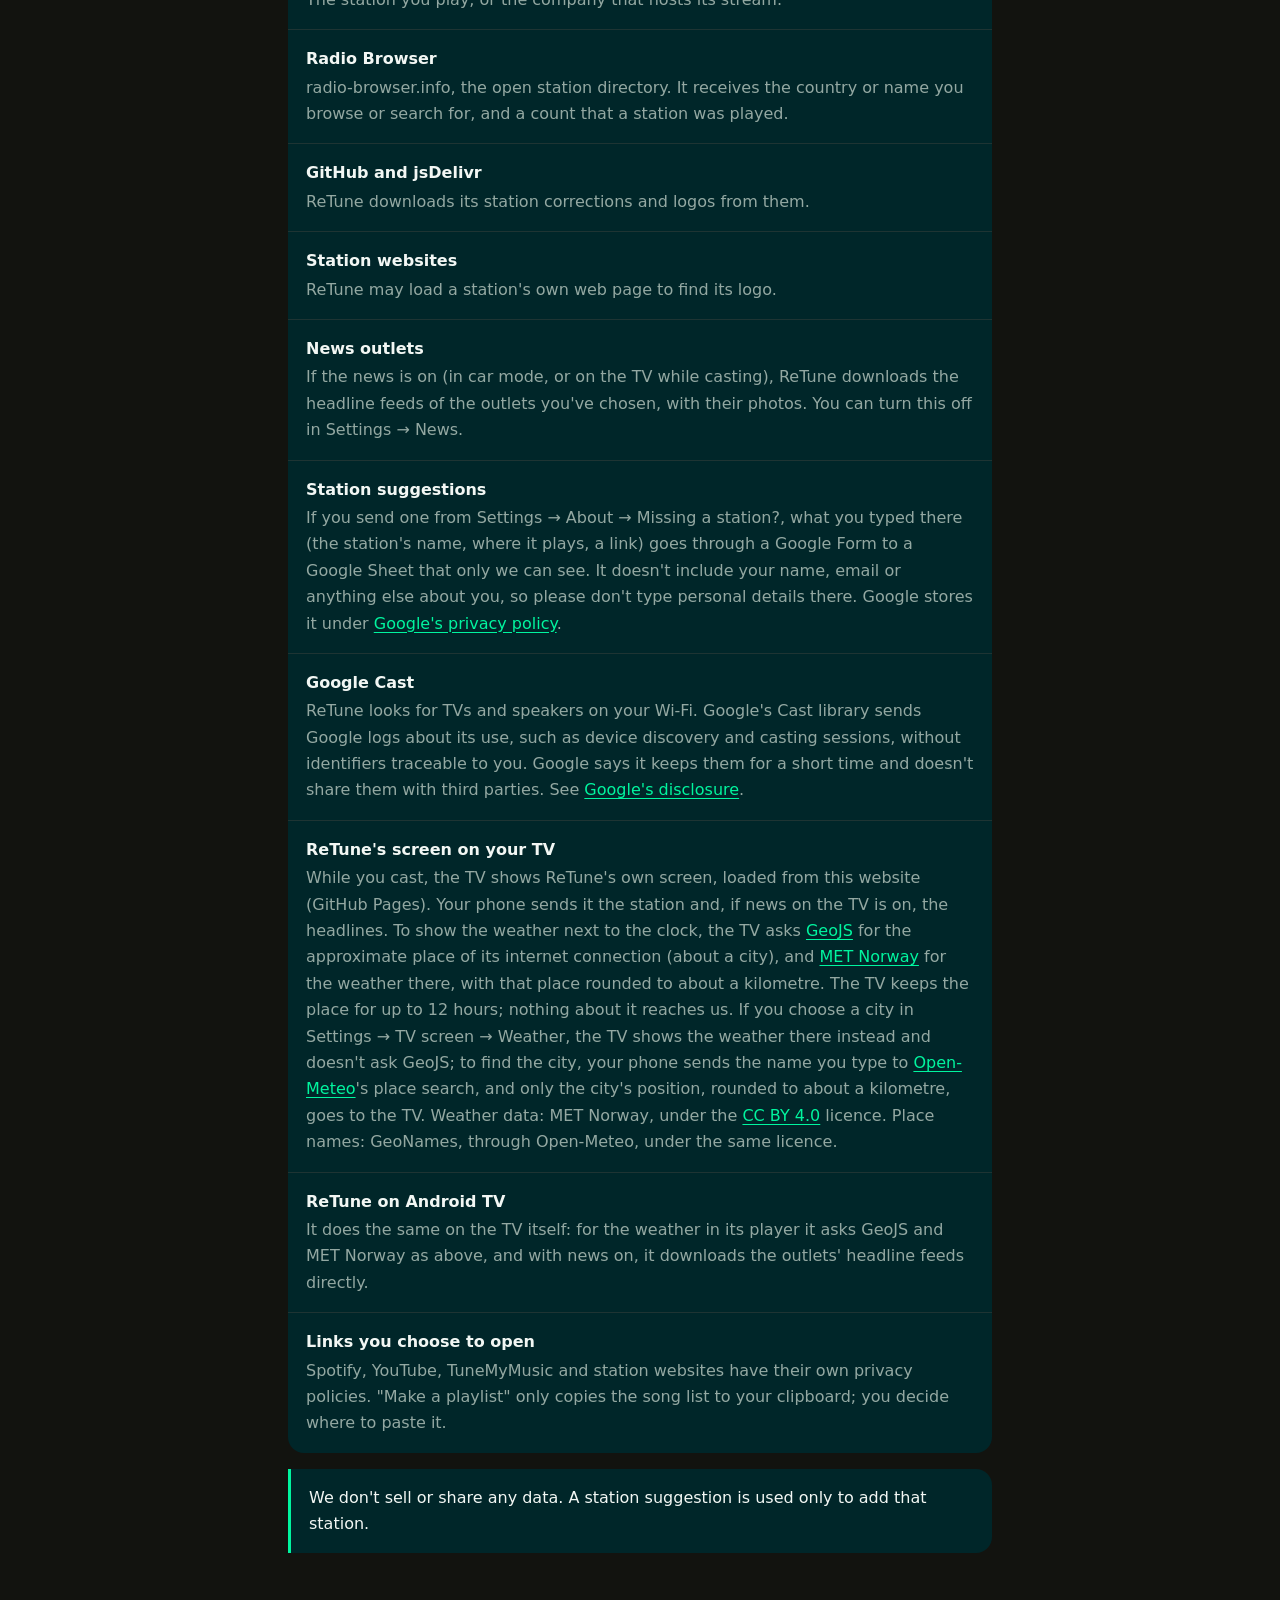
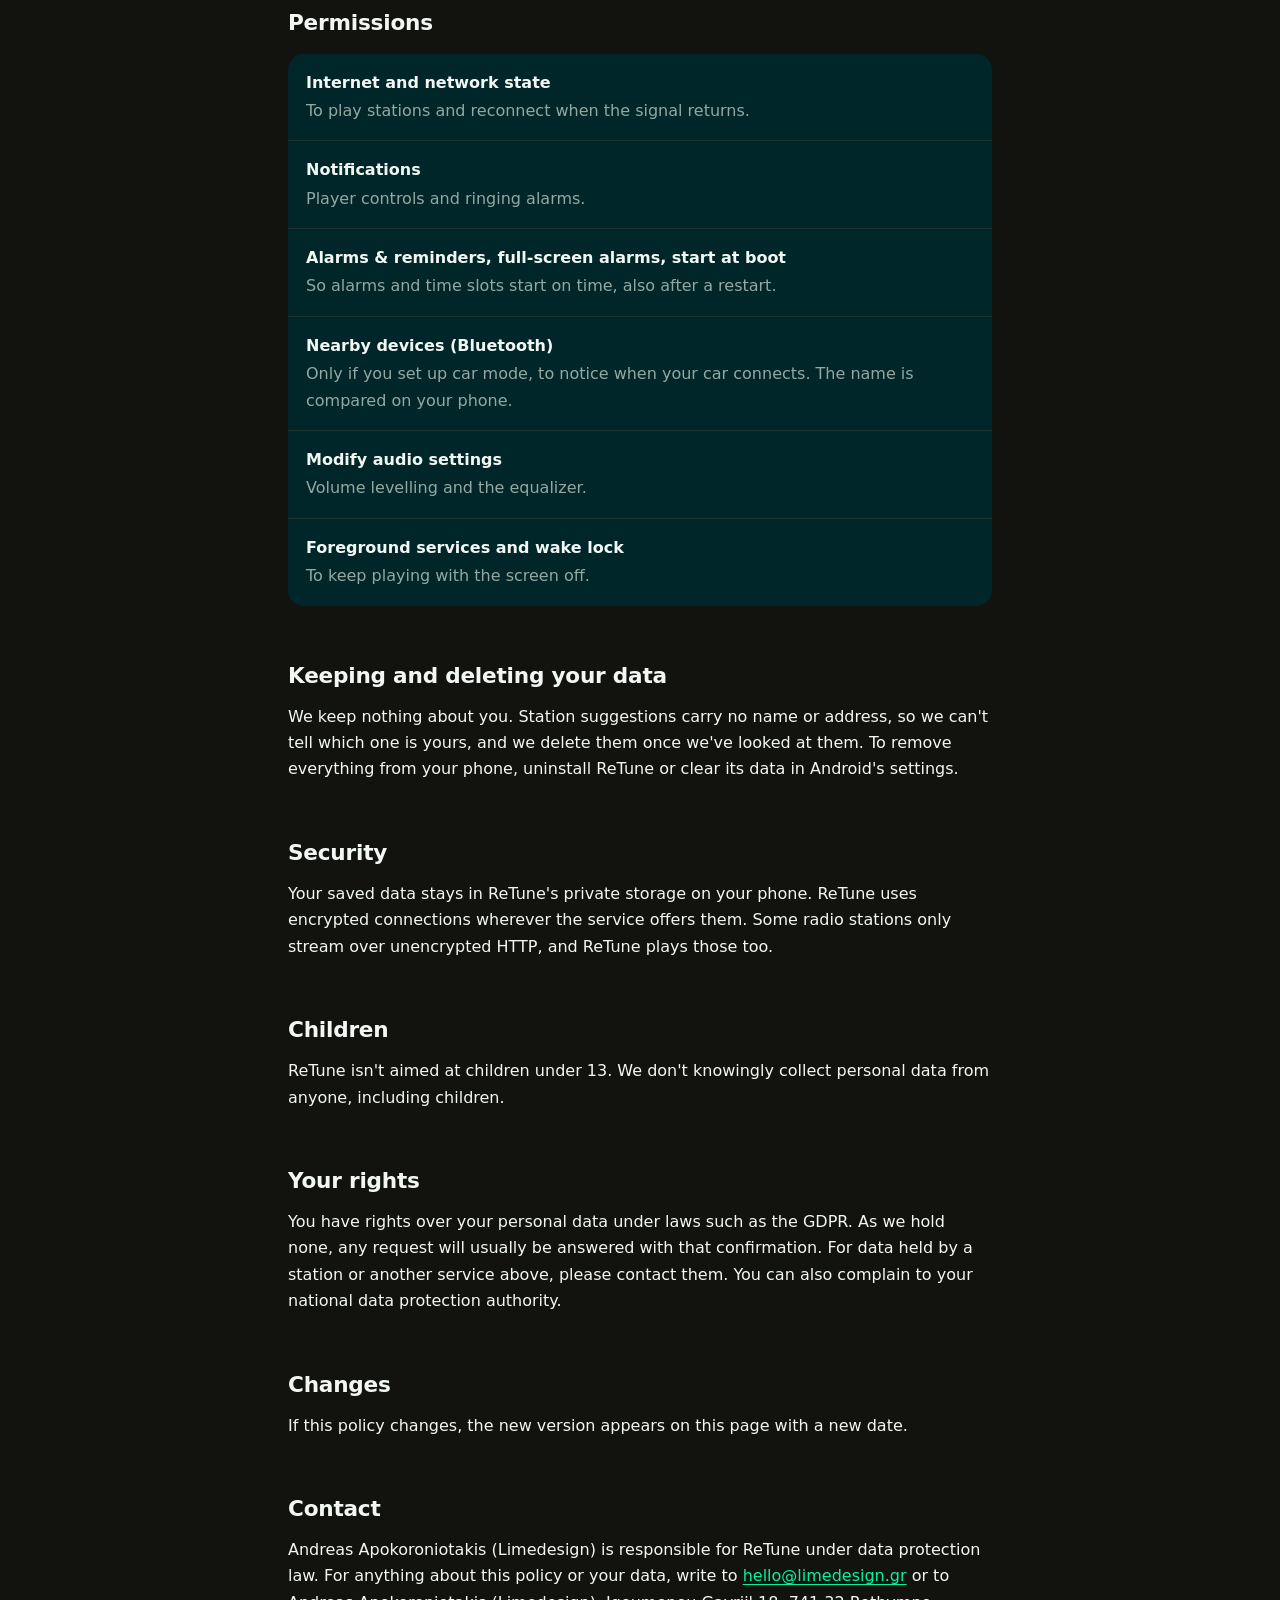
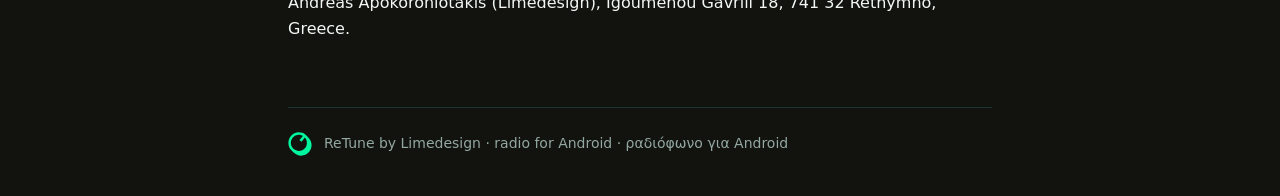
==== commit 56f4511b: "Privacy policy: ReTune on Android TV (weather from GeoJS and MET Norway, news feeds on the TV itself" ====
--- a/privacy/index.html
+++ b/privacy/index.html
@@ -131,7 +131,7 @@
       <div class="hero">
         <p class="eyebrow">ReTune for Android</p>
         <h1>Privacy policy</h1>
-        <p class="date">Last updated: 15 November 2026</p>
+        <p class="date">Last updated: 21 November 2026</p>
         <p class="lead">ReTune is an Android radio app made by Limedesign. This page explains, in plain words, what stays on your phone and what leaves it.</p>
       </div>
 
@@ -190,6 +190,7 @@
         <li><strong>Station suggestions</strong><span>If you send one from Settings → About → Missing a station?, what you typed there (the station's name, where it plays, a link) goes through a Google Form to a Google Sheet that only we can see. It doesn't include your name, email or anything else about you, so please don't type personal details there. Google stores it under <a href="https://policies.google.com/privacy">Google's privacy policy</a>.</span></li>
         <li><strong>Google Cast</strong><span>ReTune looks for TVs and speakers on your Wi-Fi. Google's Cast library sends Google logs about its use, such as device discovery and casting sessions, without identifiers traceable to you. Google says it keeps them for a short time and doesn't share them with third parties. See <a href="https://developers.google.com/cast/docs/android_sender/data_disclosure">Google's disclosure</a>.</span></li>
         <li><strong>ReTune's screen on your TV</strong><span>While you cast, the TV shows ReTune's own screen, loaded from this website (GitHub Pages). Your phone sends it the station and, if news on the TV is on, the headlines. To show the weather next to the clock, the TV asks <a href="https://www.geojs.io/">GeoJS</a> for the approximate place of its internet connection (about a city), and <a href="https://api.met.no/">MET Norway</a> for the weather there, with that place rounded to about a kilometre. The TV keeps the place for up to 12 hours; nothing about it reaches us. If you choose a city in Settings → TV screen → Weather, the TV shows the weather there instead and doesn't ask GeoJS; to find the city, your phone sends the name you type to <a href="https://open-meteo.com/">Open-Meteo</a>'s place search, and only the city's position, rounded to about a kilometre, goes to the TV. Weather data: MET Norway, under the <a href="https://creativecommons.org/licenses/by/4.0/">CC BY 4.0</a> licence. Place names: GeoNames, through Open-Meteo, under the same licence.</span></li>
+        <li><strong>ReTune on Android TV</strong><span>It does the same on the TV itself: for the weather in its player it asks GeoJS and MET Norway as above, and with news on, it downloads the outlets' headline feeds directly.</span></li>
         <li><strong>Links you choose to open</strong><span>Spotify, YouTube, TuneMyMusic and station websites have their own privacy policies. "Make a playlist" only copies the song list to your clipboard; you decide where to paste it.</span></li>
       </ul>
       <p class="note">We don't sell or share any data. A station suggestion is used only to add that station.</p>
@@ -227,7 +228,7 @@
       <div class="hero">
         <p class="eyebrow">ReTune για Android</p>
         <h1>Πολιτική απορρήτου</h1>
-        <p class="date">Τελευταία ενημέρωση: 15 Νοεμβρίου 2026</p>
+        <p class="date">Τελευταία ενημέρωση: 21 Νοεμβρίου 2026</p>
         <p class="lead">Το ReTune είναι μια εφαρμογή ραδιοφώνου για Android από τη Limedesign. Εδώ εξηγούμε απλά τι μένει στο κινητό σου και τι βγαίνει από αυτό.</p>
       </div>
 
@@ -286,6 +287,7 @@
         <li><strong>Προτάσεις σταθμών</strong><span>Αν στείλεις μία από τις Ρυθμίσεις → Σχετικά → Λείπει κάποιος σταθμός;, ό,τι έγραψες εκεί (το όνομα του σταθμού, πού ακούγεται, έναν σύνδεσμο) πηγαίνει μέσω μιας φόρμας Google σε ένα υπολογιστικό φύλλο Google που βλέπουμε μόνο εμείς. Δεν περιέχει το όνομά σου, το email σου ή οτιδήποτε άλλο για εσένα, οπότε μη γράφεις εκεί προσωπικά στοιχεία. Η Google τα αποθηκεύει σύμφωνα με την <a href="https://policies.google.com/privacy">πολιτική απορρήτου της Google</a>.</span></li>
         <li><strong>Google Cast</strong><span>Το ReTune ψάχνει τηλεοράσεις και ηχεία στο Wi-Fi σου. Η βιβλιοθήκη Cast της Google στέλνει στη Google αρχεία χρήσης, όπως την εύρεση συσκευών και τις συνεδρίες Cast, χωρίς στοιχεία που οδηγούν σε εσένα. Η Google αναφέρει ότι τα κρατά για λίγο και δεν τα μοιράζεται με τρίτους. Δες τη <a href="https://developers.google.com/cast/docs/android_sender/data_disclosure">δήλωση της Google</a>.</span></li>
         <li><strong>Η οθόνη του ReTune στην τηλεόρασή σου</strong><span>Όταν παίζεις στην τηλεόραση, εκείνη δείχνει τη δική του οθόνη του ReTune, που φορτώνει από αυτόν τον ιστότοπο (GitHub Pages). Το κινητό σου της στέλνει τον σταθμό και, αν είναι ανοιχτές οι ειδήσεις στην τηλεόραση, τους τίτλους. Για τον καιρό δίπλα στο ρολόι, η τηλεόραση ρωτά το <a href="https://www.geojs.io/">GeoJS</a> την κατά προσέγγιση θέση της σύνδεσής της στο ίντερνετ (περίπου την πόλη) και το <a href="https://api.met.no/">MET Norway</a> τον καιρό εκεί, με τη θέση στρογγυλεμένη στο περίπου ένα χιλιόμετρο. Η τηλεόραση κρατά τη θέση έως 12 ώρες· τίποτα από αυτήν δεν φτάνει σε εμάς. Αν διαλέξεις πόλη στις Ρυθμίσεις → Οθόνη τηλεόρασης → Καιρός, η τηλεόραση δείχνει τον καιρό εκεί και δεν ρωτά το GeoJS· για να βρεθεί η πόλη, το κινητό σου στέλνει το όνομα που γράφεις στην αναζήτηση τοποθεσιών του <a href="https://open-meteo.com/">Open-Meteo</a>, και στην τηλεόραση πηγαίνει μόνο η θέση της πόλης, στρογγυλεμένη στο περίπου ένα χιλιόμετρο. Δεδομένα καιρού: MET Norway, με άδεια <a href="https://creativecommons.org/licenses/by/4.0/">CC BY 4.0</a>. Ονόματα τοποθεσιών: GeoNames, μέσω του Open-Meteo, με την ίδια άδεια.</span></li>
+        <li><strong>Το ReTune για Android TV</strong><span>Κάνει το ίδιο πάνω στην τηλεόραση: για τον καιρό στην αναπαραγωγή ρωτά το GeoJS και το MET Norway όπως παραπάνω, και με τις ειδήσεις ανοιχτές κατεβάζει απευθείας τις ροές των μέσων.</span></li>
         <li><strong>Σύνδεσμοι που επιλέγεις να ανοίξεις</strong><span>Το Spotify, το YouTube, το TuneMyMusic και οι σελίδες των σταθμών έχουν τις δικές τους πολιτικές απορρήτου. Η «Δημιουργία playlist» απλώς αντιγράφει τη λίστα τραγουδιών στο πρόχειρο· εσύ αποφασίζεις πού θα την επικολλήσεις.</span></li>
       </ul>
       <p class="note">Δεν πουλάμε ούτε μοιραζόμαστε δεδομένα. Μια πρόταση σταθμού χρησιμοποιείται μόνο για να προστεθεί αυτός ο σταθμός.</p>
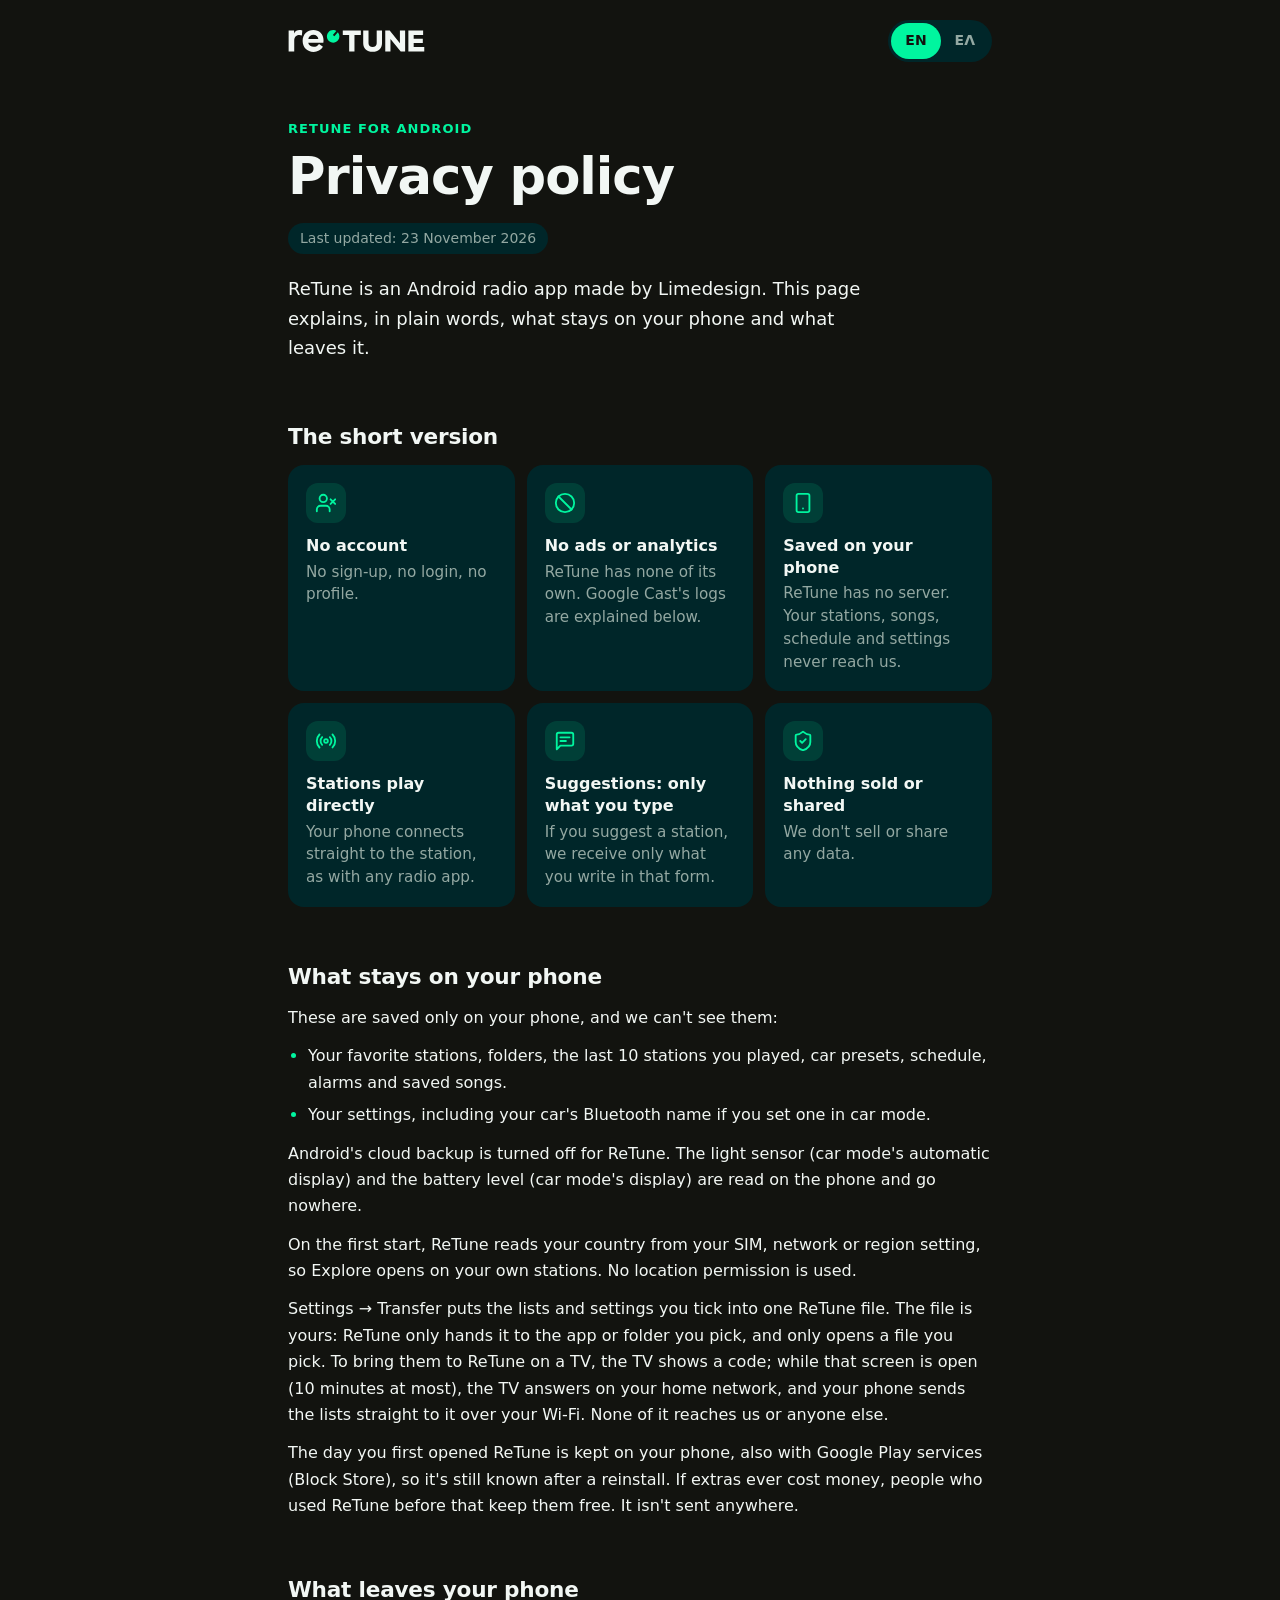
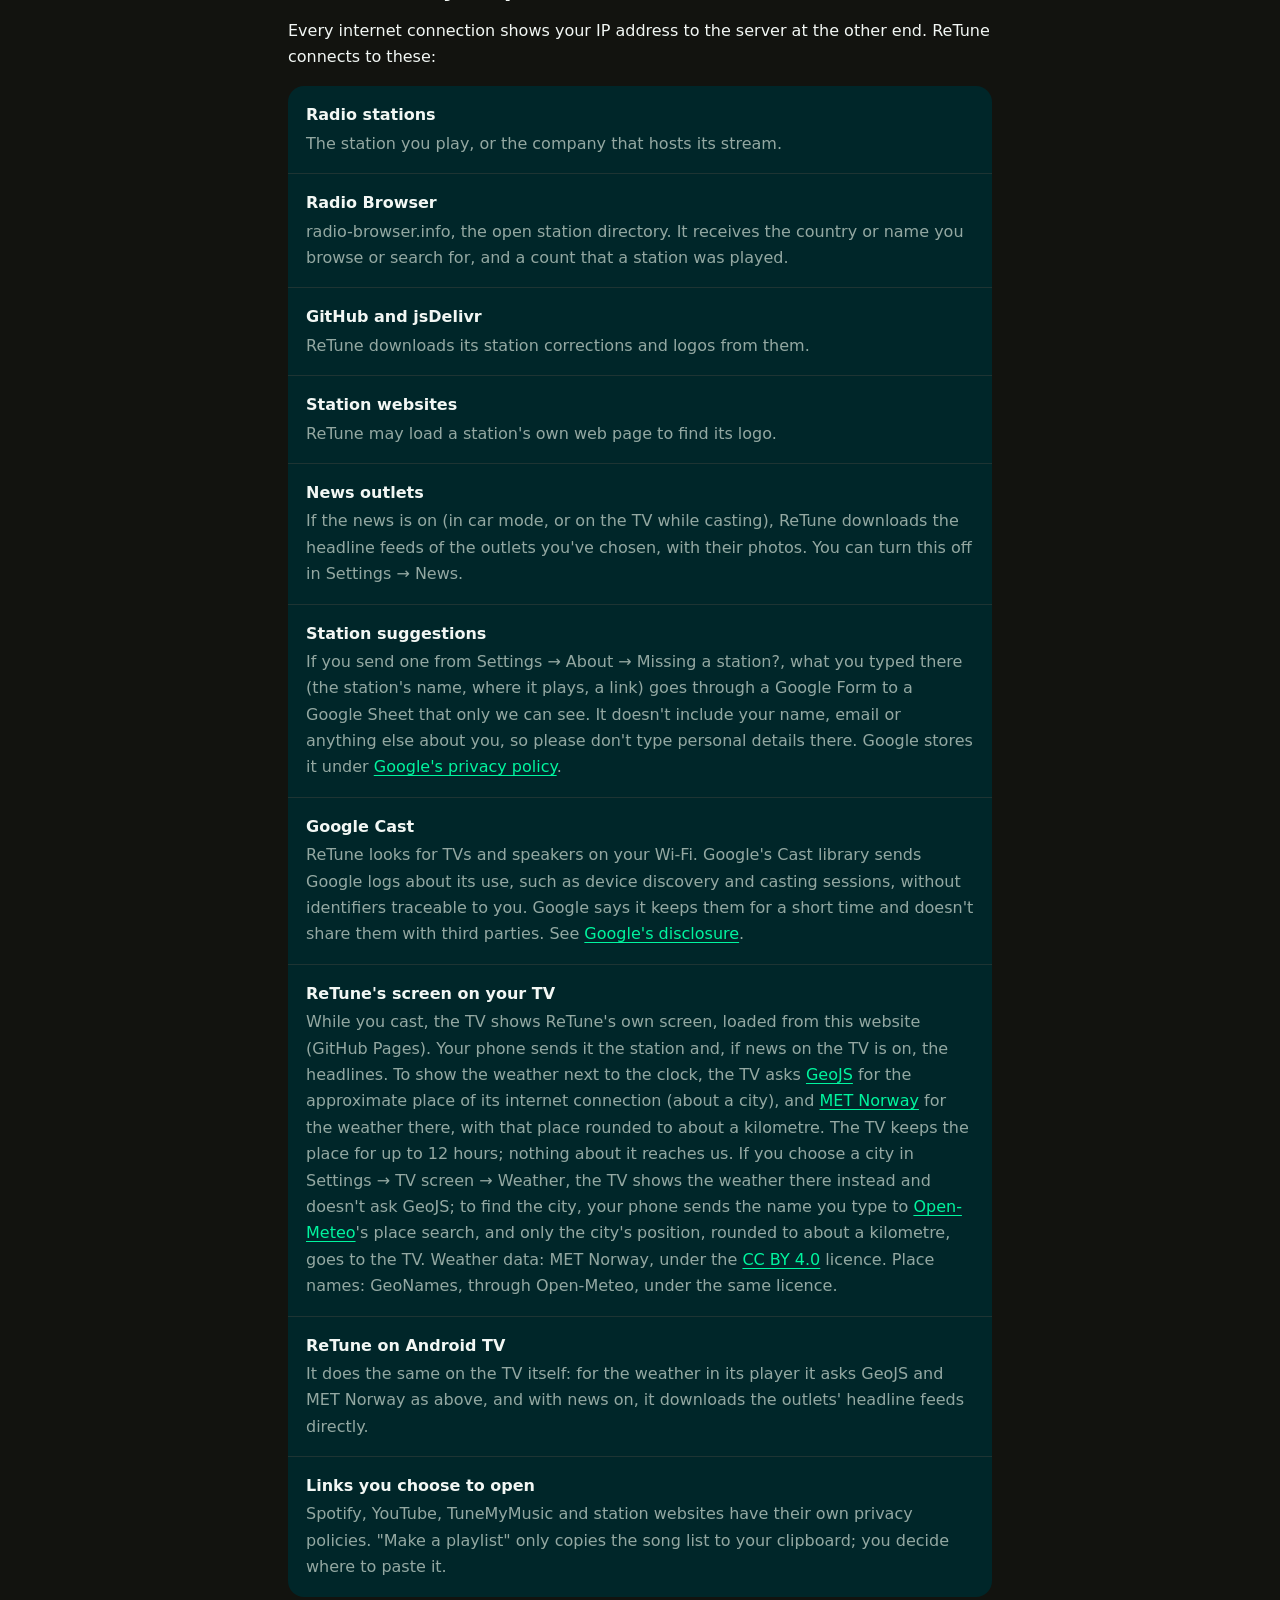
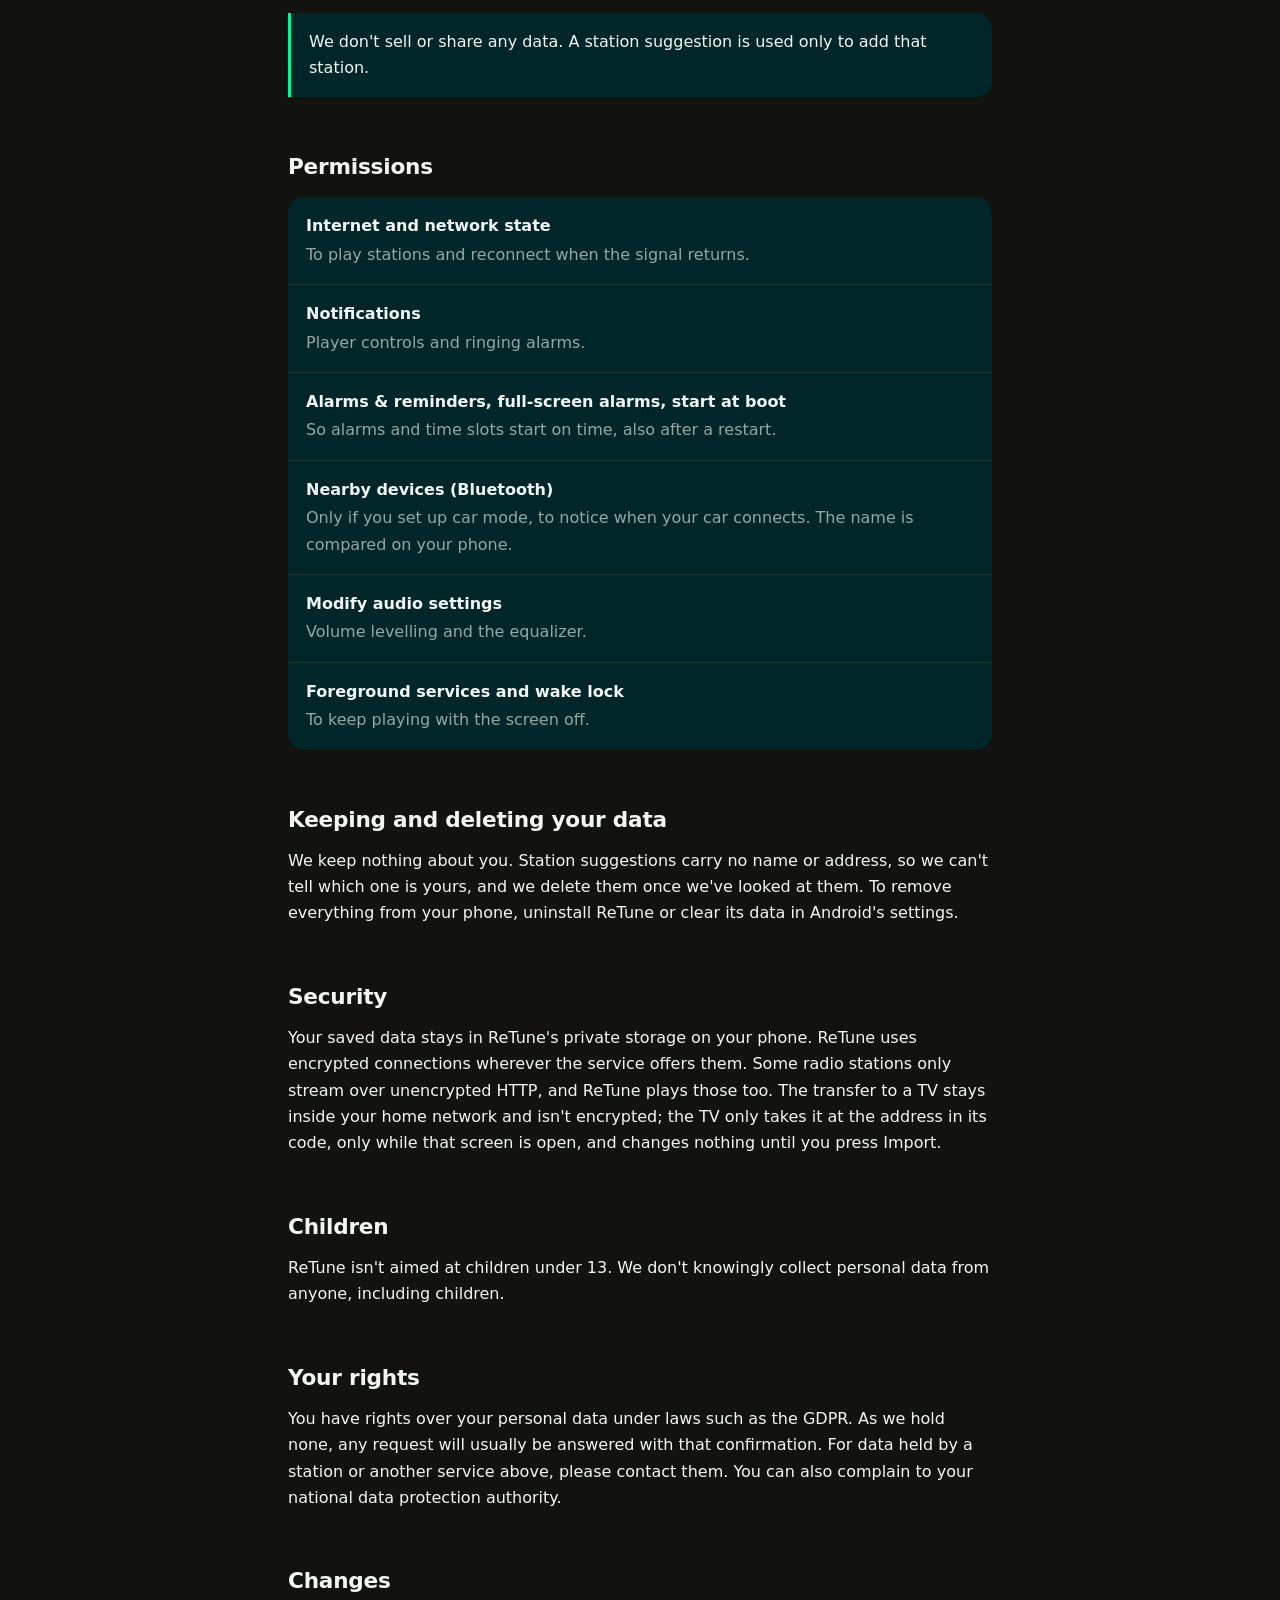
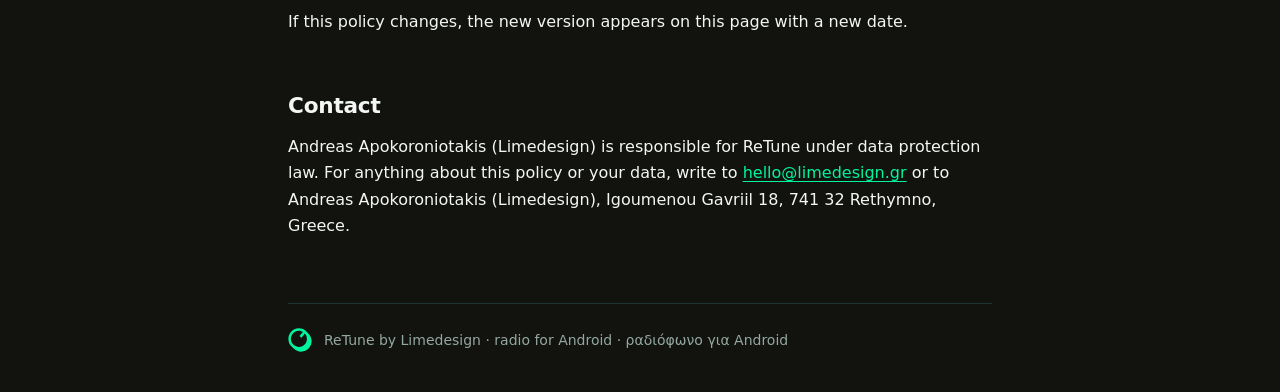
==== commit eb5518aa: "Privacy policy: Transfer (a ReTune file you keep; to a TV over the home network, 10 minutes, nothing" ====
--- a/privacy/index.html
+++ b/privacy/index.html
@@ -131,7 +131,7 @@
       <div class="hero">
         <p class="eyebrow">ReTune for Android</p>
         <h1>Privacy policy</h1>
-        <p class="date">Last updated: 21 November 2026</p>
+        <p class="date">Last updated: 23 November 2026</p>
         <p class="lead">ReTune is an Android radio app made by Limedesign. This page explains, in plain words, what stays on your phone and what leaves it.</p>
       </div>
 
@@ -177,6 +177,7 @@
       </ul>
       <p>Android's cloud backup is turned off for ReTune. The light sensor (car mode's automatic display) and the battery level (car mode's display) are read on the phone and go nowhere.</p>
       <p>On the first start, ReTune reads your country from your SIM, network or region setting, so Explore opens on your own stations. No location permission is used.</p>
+      <p>Settings → Transfer puts the lists and settings you tick into one ReTune file. The file is yours: ReTune only hands it to the app or folder you pick, and only opens a file you pick. To bring them to ReTune on a TV, the TV shows a code; while that screen is open (10 minutes at most), the TV answers on your home network, and your phone sends the lists straight to it over your Wi-Fi. None of it reaches us or anyone else.</p>
       <p>The day you first opened ReTune is kept on your phone, also with Google Play services (Block Store), so it's still known after a reinstall. If extras ever cost money, people who used ReTune before that keep them free. It isn't sent anywhere.</p>
 
       <h2>What leaves your phone</h2>
@@ -209,7 +210,7 @@
       <p>We keep nothing about you. Station suggestions carry no name or address, so we can't tell which one is yours, and we delete them once we've looked at them. To remove everything from your phone, uninstall ReTune or clear its data in Android's settings.</p>
 
       <h2>Security</h2>
-      <p>Your saved data stays in ReTune's private storage on your phone. ReTune uses encrypted connections wherever the service offers them. Some radio stations only stream over unencrypted HTTP, and ReTune plays those too.</p>
+      <p>Your saved data stays in ReTune's private storage on your phone. ReTune uses encrypted connections wherever the service offers them. Some radio stations only stream over unencrypted HTTP, and ReTune plays those too. The transfer to a TV stays inside your home network and isn't encrypted; the TV only takes it at the address in its code, only while that screen is open, and changes nothing until you press Import.</p>
 
       <h2>Children</h2>
       <p>ReTune isn't aimed at children under 13. We don't knowingly collect personal data from anyone, including children.</p>
@@ -228,7 +229,7 @@
       <div class="hero">
         <p class="eyebrow">ReTune για Android</p>
         <h1>Πολιτική απορρήτου</h1>
-        <p class="date">Τελευταία ενημέρωση: 21 Νοεμβρίου 2026</p>
+        <p class="date">Τελευταία ενημέρωση: 23 Νοεμβρίου 2026</p>
         <p class="lead">Το ReTune είναι μια εφαρμογή ραδιοφώνου για Android από τη Limedesign. Εδώ εξηγούμε απλά τι μένει στο κινητό σου και τι βγαίνει από αυτό.</p>
       </div>
 
@@ -274,6 +275,7 @@
       </ul>
       <p>Το αντίγραφο ασφαλείας του Android στο cloud είναι κλειστό για το ReTune. Ο αισθητήρας φωτός και η στάθμη της μπαταρίας (για την οθόνη της λειτουργίας αυτοκινήτου) διαβάζονται στο κινητό και δεν πηγαίνουν πουθενά.</p>
       <p>Στο πρώτο άνοιγμα, το ReTune διαβάζει τη χώρα σου από την κάρτα SIM, το δίκτυο ή τη ρύθμιση περιοχής, για να ανοίξει η Εξερεύνηση στους σταθμούς σου. Δεν χρησιμοποιείται άδεια τοποθεσίας.</p>
+      <p>Η Μεταφορά (Ρυθμίσεις → Μεταφορά) βάζει σε ένα αρχείο ReTune τις λίστες και τις ρυθμίσεις που επιλέγεις. Το αρχείο είναι δικό σου: το ReTune το δίνει μόνο στην εφαρμογή ή τον φάκελο που διαλέγεις, και ανοίγει μόνο αρχείο που διαλέγεις. Για να τα φέρεις στο ReTune μιας τηλεόρασης, η τηλεόραση δείχνει έναν κωδικό· όσο είναι ανοιχτή αυτή η οθόνη (το πολύ 10 λεπτά), η τηλεόραση απαντά στο οικιακό σου δίκτυο και το κινητό σου στέλνει τις λίστες κατευθείαν σε αυτήν, μέσω του Wi-Fi σου. Τίποτα από αυτά δεν φτάνει σε εμάς ή σε κανέναν άλλον.</p>
       <p>Η μέρα που άνοιξες πρώτη φορά το ReTune κρατιέται στο κινητό σου, και στις υπηρεσίες Google Play (Block Store), ώστε να είναι γνωστή και μετά από επανεγκατάσταση. Αν κάποιες λειτουργίες γίνουν ποτέ επί πληρωμή, όσοι χρησιμοποιούσαν το ReTune πριν από αυτό τις κρατούν δωρεάν. Δεν στέλνεται πουθενά.</p>
 
       <h2>Τι βγαίνει από το κινητό σου</h2>
@@ -306,7 +308,7 @@
       <p>Δεν κρατάμε τίποτα για εσένα. Οι προτάσεις σταθμών δεν έχουν όνομα ή διεύθυνση, οπότε δεν μπορούμε να ξέρουμε ποια είναι δική σου, και τις σβήνουμε αφού τις δούμε. Για να σβήσεις τα πάντα από το κινητό σου, απεγκατάστησε το ReTune ή καθάρισε τα δεδομένα του από τις ρυθμίσεις του Android.</p>
 
       <h2>Ασφάλεια</h2>
-      <p>Τα δεδομένα σου μένουν στον ιδιωτικό χώρο του ReTune στο κινητό σου. Το ReTune χρησιμοποιεί κρυπτογραφημένες συνδέσεις όπου τις προσφέρει η υπηρεσία. Κάποιοι σταθμοί εκπέμπουν μόνο μέσω μη κρυπτογραφημένου HTTP και το ReTune παίζει κι αυτούς.</p>
+      <p>Τα δεδομένα σου μένουν στον ιδιωτικό χώρο του ReTune στο κινητό σου. Το ReTune χρησιμοποιεί κρυπτογραφημένες συνδέσεις όπου τις προσφέρει η υπηρεσία. Κάποιοι σταθμοί εκπέμπουν μόνο μέσω μη κρυπτογραφημένου HTTP και το ReTune παίζει κι αυτούς. Η μεταφορά προς την τηλεόραση μένει μέσα στο οικιακό σου δίκτυο και δεν είναι κρυπτογραφημένη· η τηλεόραση τη δέχεται μόνο στη διεύθυνση του κωδικού της, μόνο όσο είναι ανοιχτή εκείνη η οθόνη, και δεν αλλάζει τίποτα πριν πατήσεις Εισαγωγή.</p>
 
       <h2>Παιδιά</h2>
       <p>Το ReTune δεν απευθύνεται σε παιδιά κάτω των 13 ετών. Δεν συλλέγουμε εν γνώσει μας προσωπικά δεδομένα από κανέναν, ούτε από παιδιά.</p>
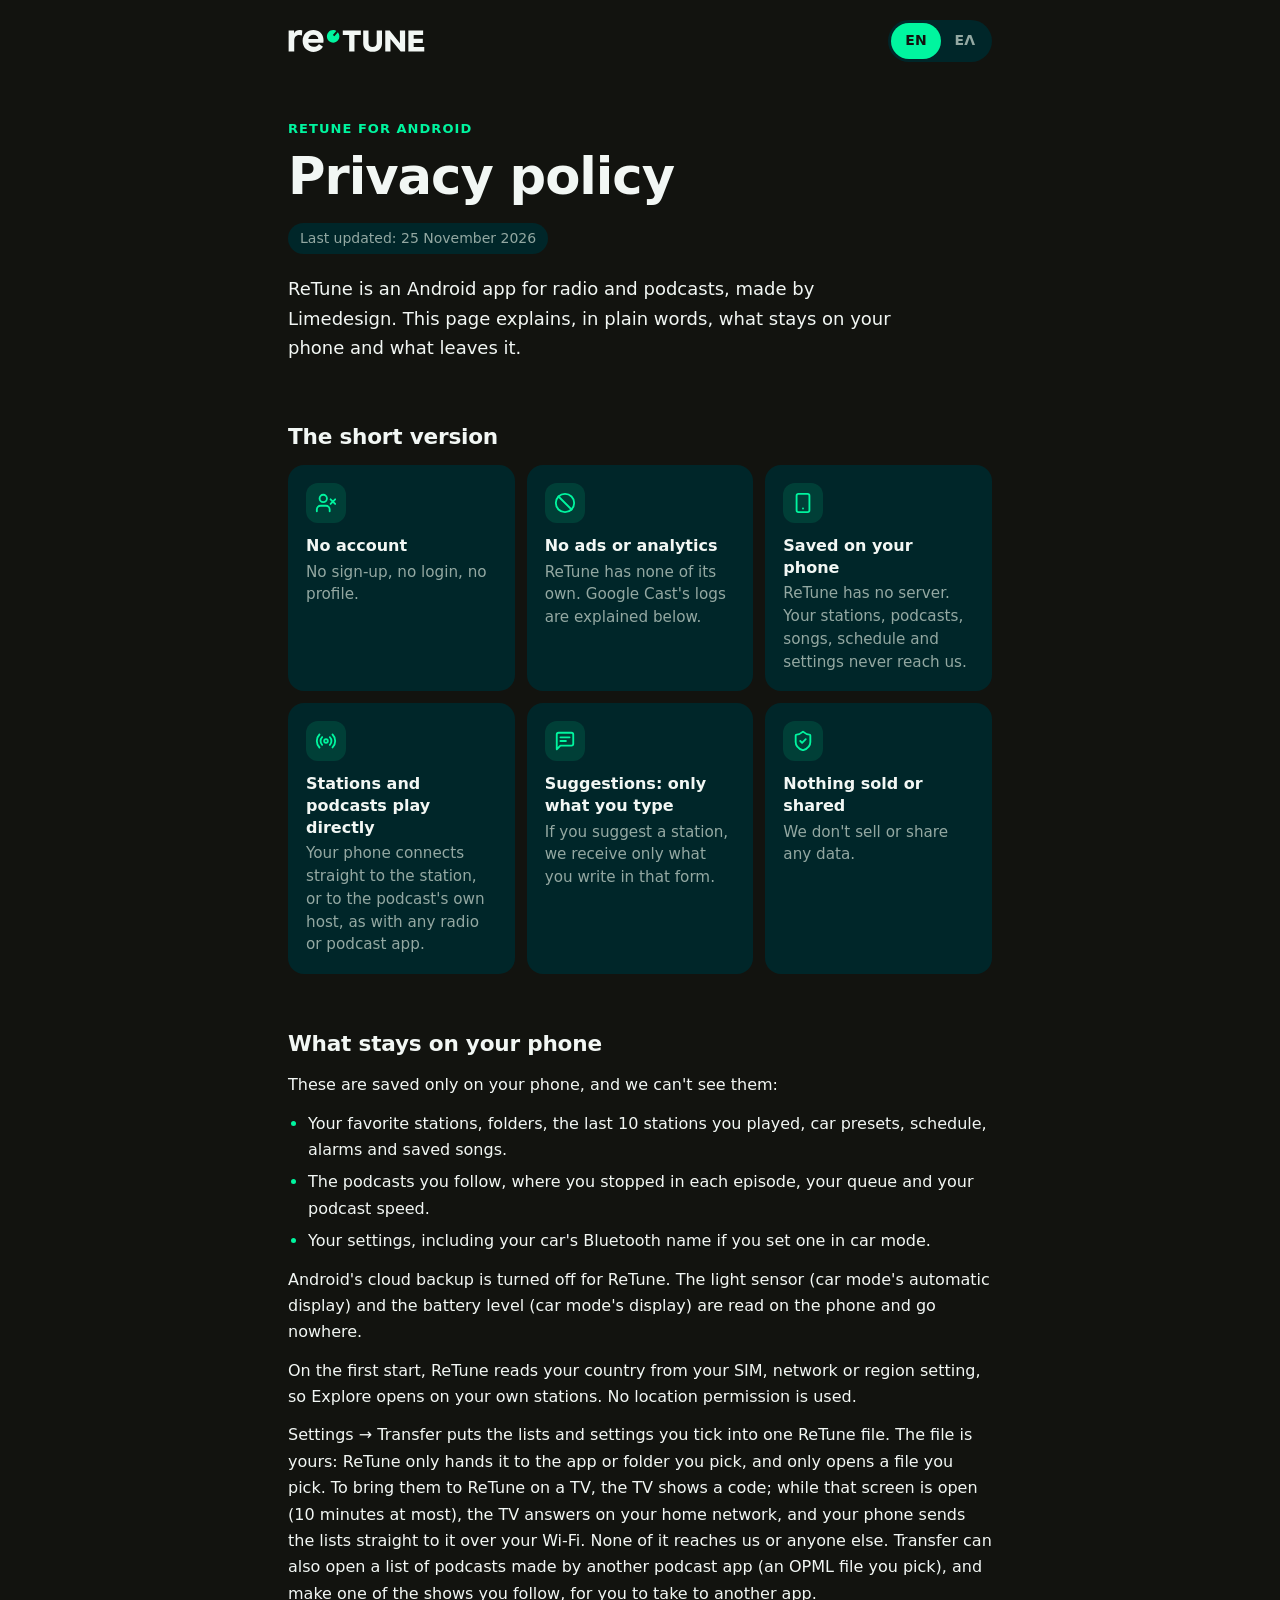
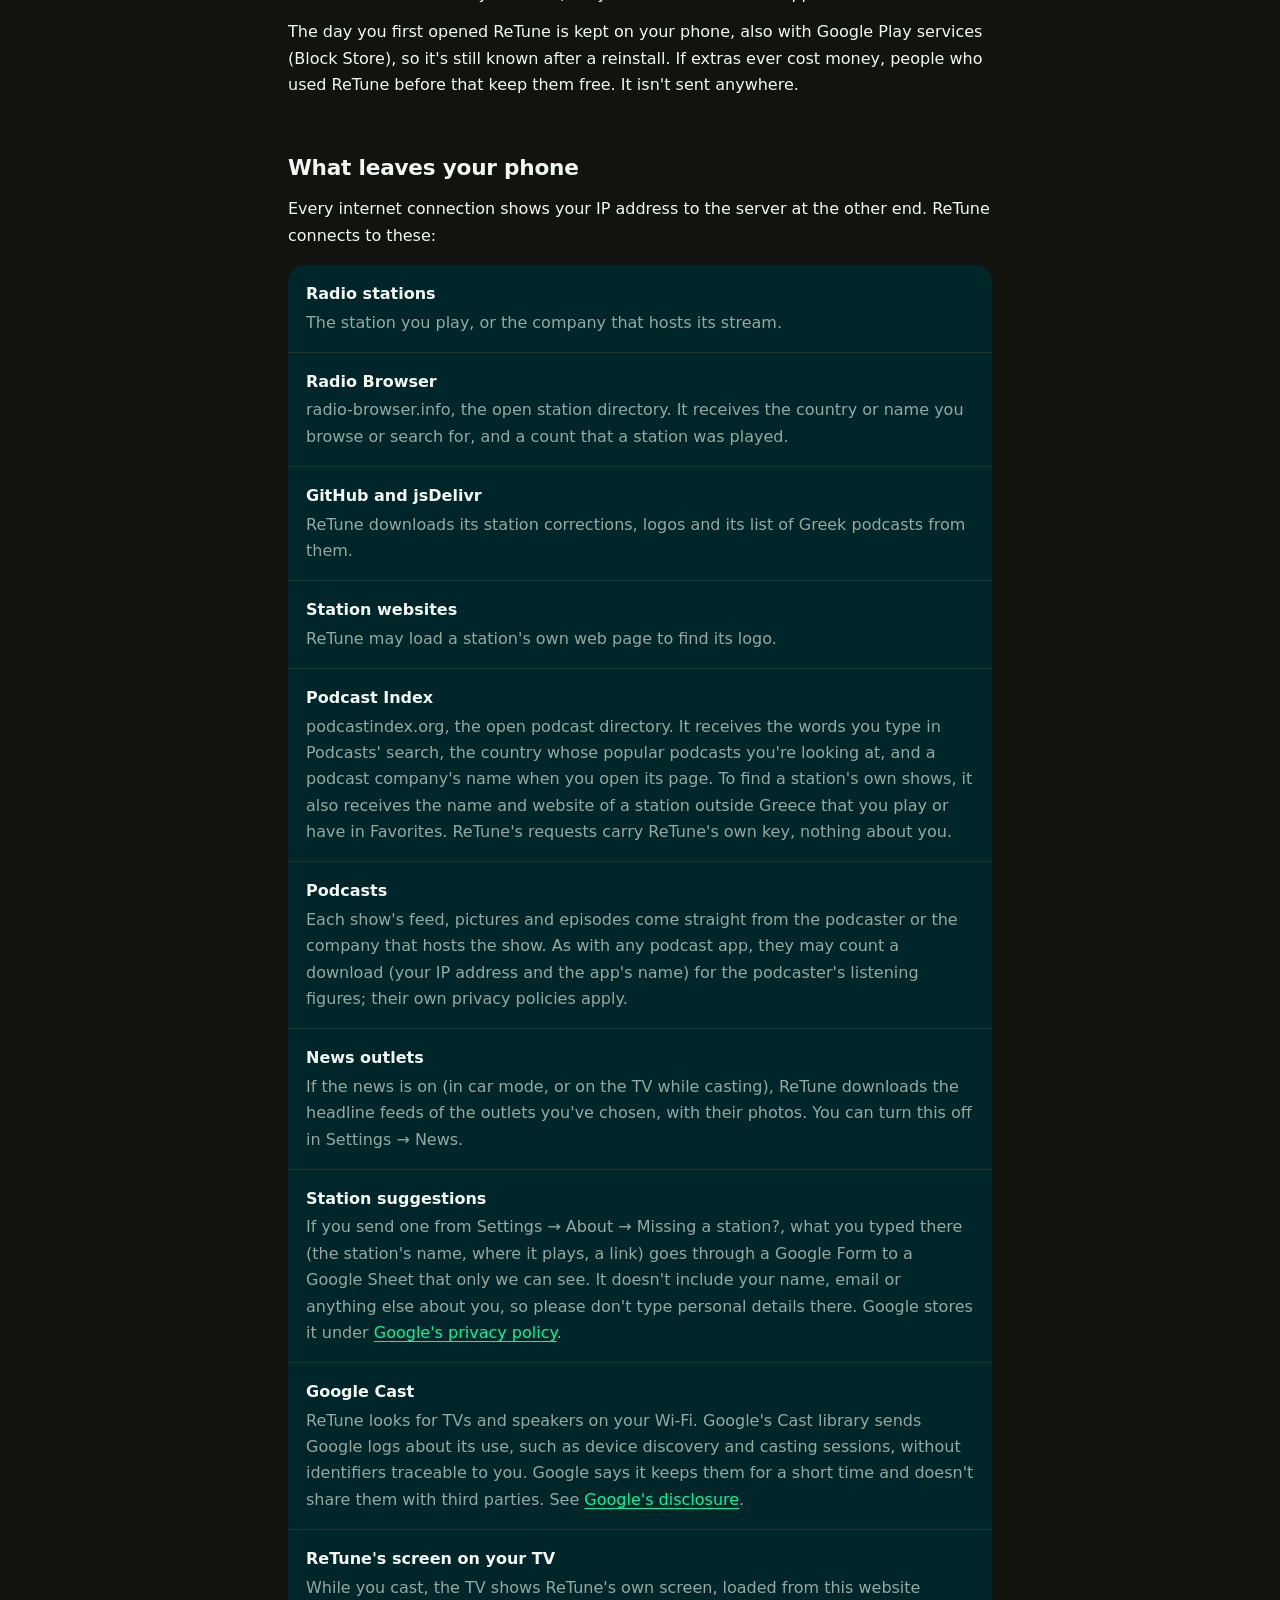
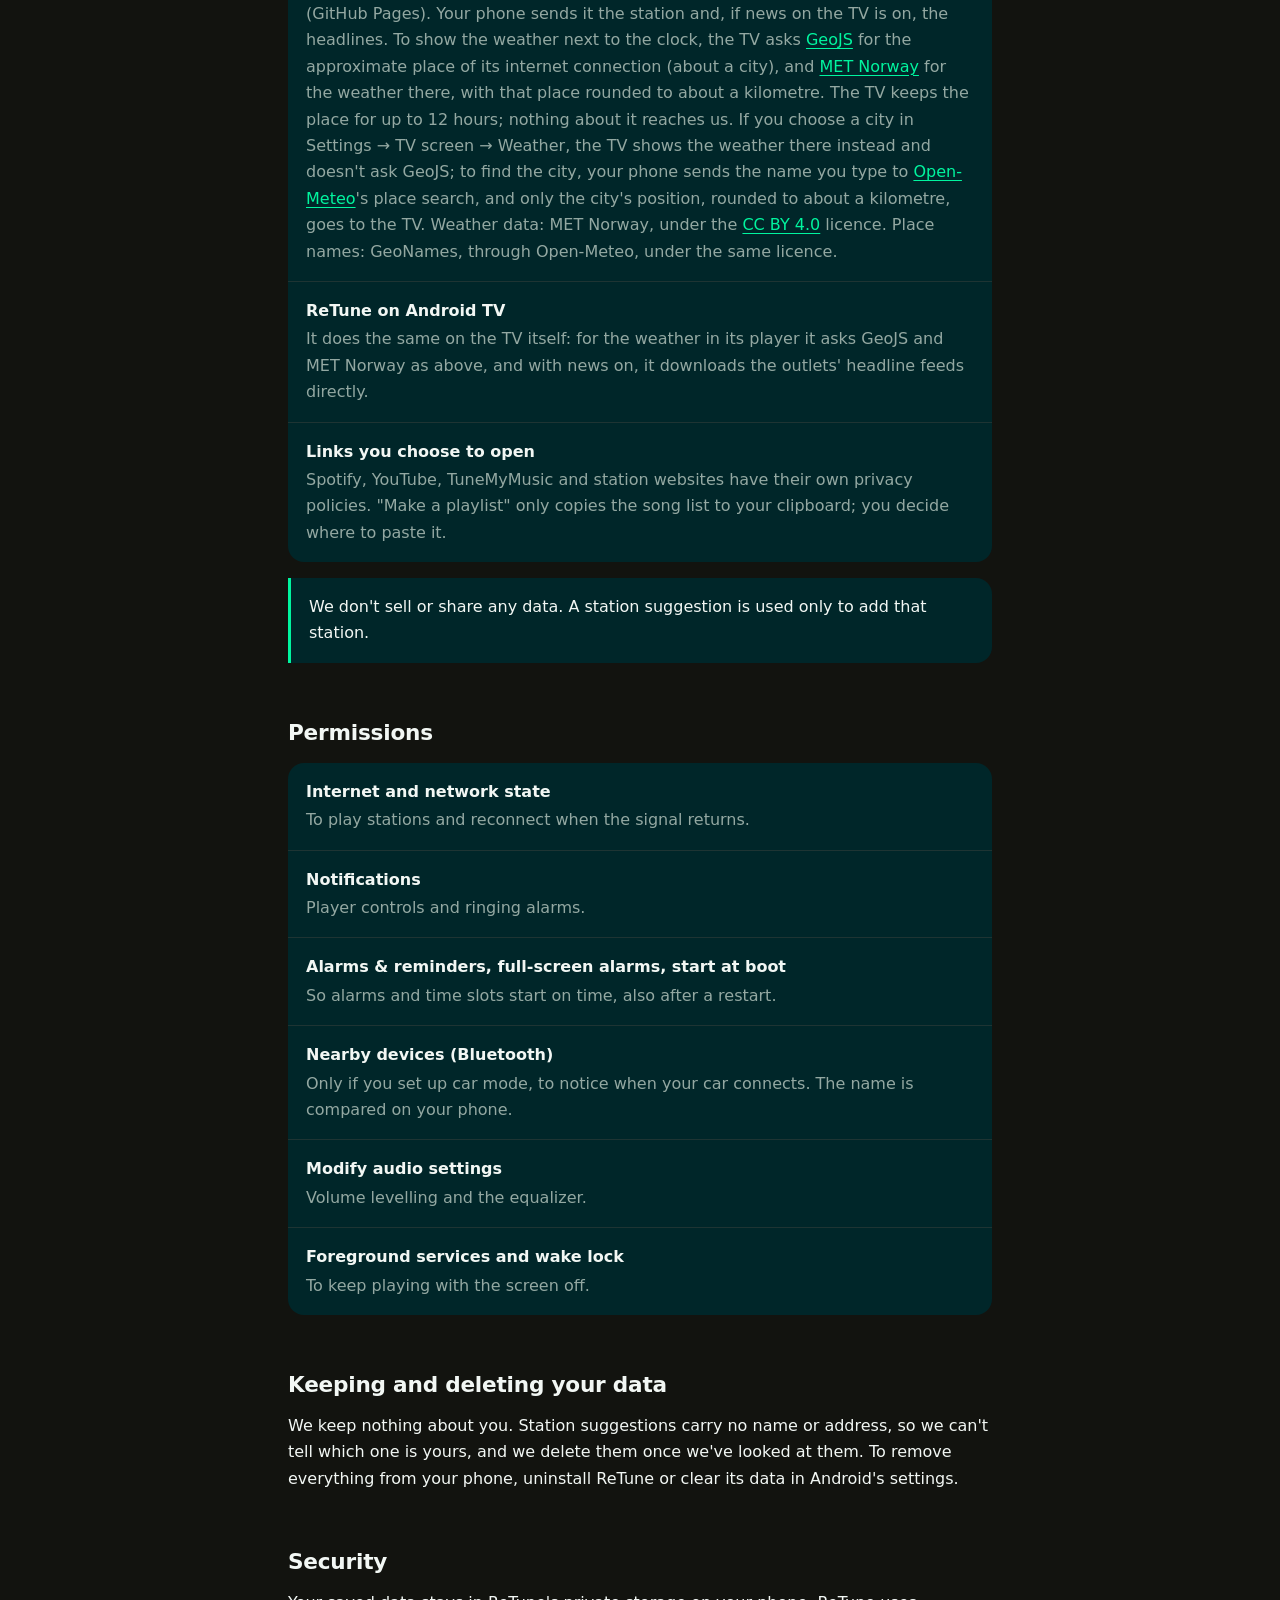
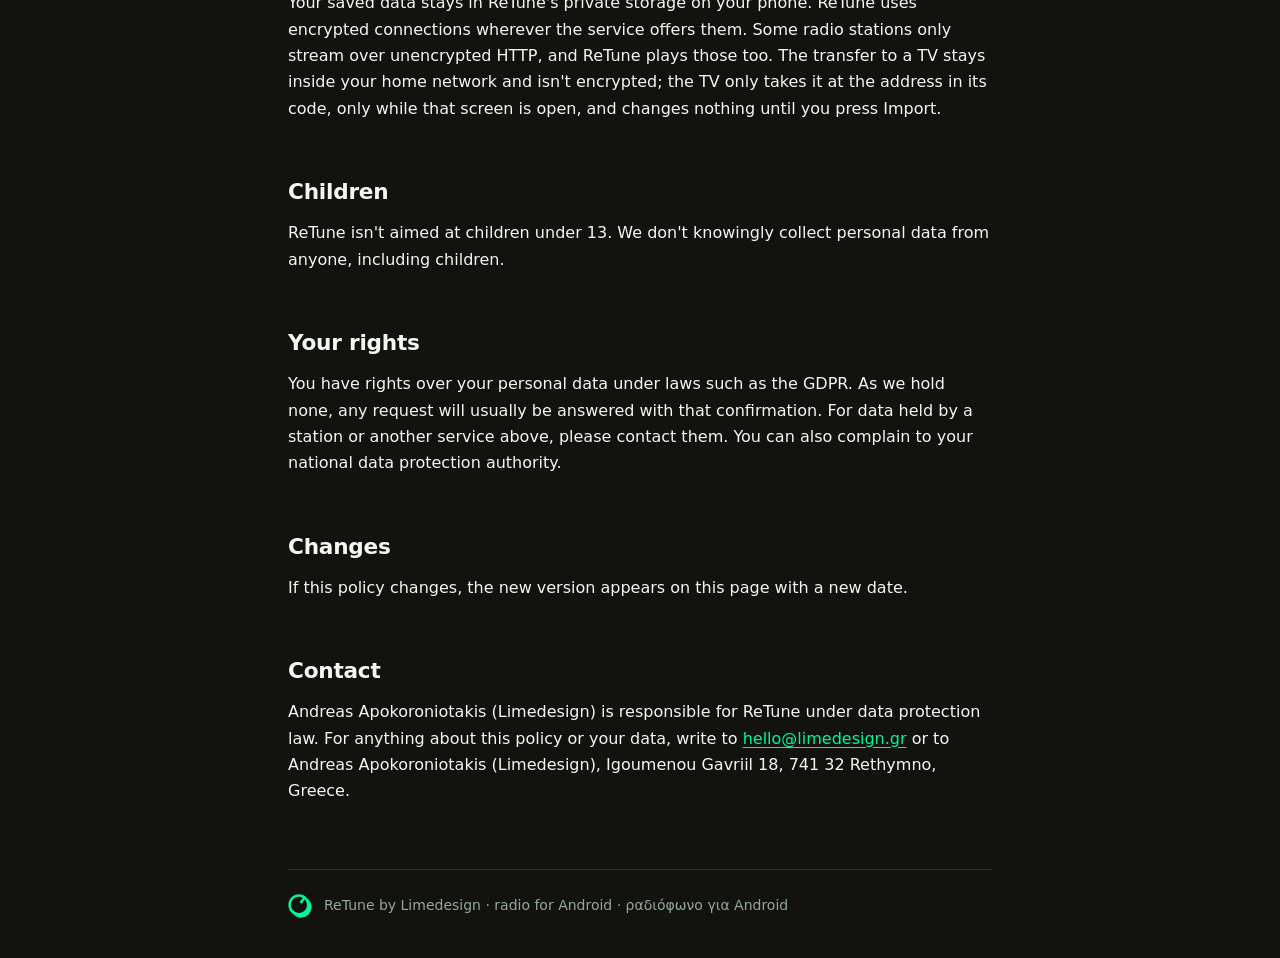
==== commit 0fa80363: "Privacy policy: podcasts (ReTune 1.3.0) What stays on the phone (shows followed, where you stopped, " ====
--- a/privacy/index.html
+++ b/privacy/index.html
@@ -131,8 +131,8 @@
       <div class="hero">
         <p class="eyebrow">ReTune for Android</p>
         <h1>Privacy policy</h1>
-        <p class="date">Last updated: 23 November 2026</p>
-        <p class="lead">ReTune is an Android radio app made by Limedesign. This page explains, in plain words, what stays on your phone and what leaves it.</p>
+        <p class="date">Last updated: 25 November 2026</p>
+        <p class="lead">ReTune is an Android app for radio and podcasts, made by Limedesign. This page explains, in plain words, what stays on your phone and what leaves it.</p>
       </div>
 
       <h2>The short version</h2>
@@ -150,12 +150,12 @@
         <li class="card">
           <div class="icon"><svg fill="none" stroke="currentColor" stroke-width="2" stroke-linecap="round" stroke-linejoin="round" aria-hidden="true"><use href="#i-phone"/></svg></div>
           <h3>Saved on your phone</h3>
-          <p>ReTune has no server. Your stations, songs, schedule and settings never reach us.</p>
+          <p>ReTune has no server. Your stations, podcasts, songs, schedule and settings never reach us.</p>
         </li>
         <li class="card">
           <div class="icon"><svg fill="none" stroke="currentColor" stroke-width="2" stroke-linecap="round" stroke-linejoin="round" aria-hidden="true"><use href="#i-radio"/></svg></div>
-          <h3>Stations play directly</h3>
-          <p>Your phone connects straight to the station, as with any radio app.</p>
+          <h3>Stations and podcasts play directly</h3>
+          <p>Your phone connects straight to the station, or to the podcast's own host, as with any radio or podcast app.</p>
         </li>
         <li class="card">
           <div class="icon"><svg fill="none" stroke="currentColor" stroke-width="2" stroke-linecap="round" stroke-linejoin="round" aria-hidden="true"><use href="#i-message"/></svg></div>
@@ -173,11 +173,12 @@
       <p>These are saved only on your phone, and we can't see them:</p>
       <ul class="plain">
         <li>Your favorite stations, folders, the last 10 stations you played, car presets, schedule, alarms and saved songs.</li>
+        <li>The podcasts you follow, where you stopped in each episode, your queue and your podcast speed.</li>
         <li>Your settings, including your car's Bluetooth name if you set one in car mode.</li>
       </ul>
       <p>Android's cloud backup is turned off for ReTune. The light sensor (car mode's automatic display) and the battery level (car mode's display) are read on the phone and go nowhere.</p>
       <p>On the first start, ReTune reads your country from your SIM, network or region setting, so Explore opens on your own stations. No location permission is used.</p>
-      <p>Settings → Transfer puts the lists and settings you tick into one ReTune file. The file is yours: ReTune only hands it to the app or folder you pick, and only opens a file you pick. To bring them to ReTune on a TV, the TV shows a code; while that screen is open (10 minutes at most), the TV answers on your home network, and your phone sends the lists straight to it over your Wi-Fi. None of it reaches us or anyone else.</p>
+      <p>Settings → Transfer puts the lists and settings you tick into one ReTune file. The file is yours: ReTune only hands it to the app or folder you pick, and only opens a file you pick. To bring them to ReTune on a TV, the TV shows a code; while that screen is open (10 minutes at most), the TV answers on your home network, and your phone sends the lists straight to it over your Wi-Fi. None of it reaches us or anyone else. Transfer can also open a list of podcasts made by another podcast app (an OPML file you pick), and make one of the shows you follow, for you to take to another app.</p>
       <p>The day you first opened ReTune is kept on your phone, also with Google Play services (Block Store), so it's still known after a reinstall. If extras ever cost money, people who used ReTune before that keep them free. It isn't sent anywhere.</p>
 
       <h2>What leaves your phone</h2>
@@ -185,8 +186,10 @@
       <ul class="rows">
         <li><strong>Radio stations</strong><span>The station you play, or the company that hosts its stream.</span></li>
         <li><strong>Radio Browser</strong><span>radio-browser.info, the open station directory. It receives the country or name you browse or search for, and a count that a station was played.</span></li>
-        <li><strong>GitHub and jsDelivr</strong><span>ReTune downloads its station corrections and logos from them.</span></li>
+        <li><strong>GitHub and jsDelivr</strong><span>ReTune downloads its station corrections, logos and its list of Greek podcasts from them.</span></li>
         <li><strong>Station websites</strong><span>ReTune may load a station's own web page to find its logo.</span></li>
+        <li><strong>Podcast Index</strong><span>podcastindex.org, the open podcast directory. It receives the words you type in Podcasts' search, the country whose popular podcasts you're looking at, and a podcast company's name when you open its page. To find a station's own shows, it also receives the name and website of a station outside Greece that you play or have in Favorites. ReTune's requests carry ReTune's own key, nothing about you.</span></li>
+        <li><strong>Podcasts</strong><span>Each show's feed, pictures and episodes come straight from the podcaster or the company that hosts the show. As with any podcast app, they may count a download (your IP address and the app's name) for the podcaster's listening figures; their own privacy policies apply.</span></li>
         <li><strong>News outlets</strong><span>If the news is on (in car mode, or on the TV while casting), ReTune downloads the headline feeds of the outlets you've chosen, with their photos. You can turn this off in Settings → News.</span></li>
         <li><strong>Station suggestions</strong><span>If you send one from Settings → About → Missing a station?, what you typed there (the station's name, where it plays, a link) goes through a Google Form to a Google Sheet that only we can see. It doesn't include your name, email or anything else about you, so please don't type personal details there. Google stores it under <a href="https://policies.google.com/privacy">Google's privacy policy</a>.</span></li>
         <li><strong>Google Cast</strong><span>ReTune looks for TVs and speakers on your Wi-Fi. Google's Cast library sends Google logs about its use, such as device discovery and casting sessions, without identifiers traceable to you. Google says it keeps them for a short time and doesn't share them with third parties. See <a href="https://developers.google.com/cast/docs/android_sender/data_disclosure">Google's disclosure</a>.</span></li>
@@ -229,8 +232,8 @@
       <div class="hero">
         <p class="eyebrow">ReTune για Android</p>
         <h1>Πολιτική απορρήτου</h1>
-        <p class="date">Τελευταία ενημέρωση: 23 Νοεμβρίου 2026</p>
-        <p class="lead">Το ReTune είναι μια εφαρμογή ραδιοφώνου για Android από τη Limedesign. Εδώ εξηγούμε απλά τι μένει στο κινητό σου και τι βγαίνει από αυτό.</p>
+        <p class="date">Τελευταία ενημέρωση: 25 Νοεμβρίου 2026</p>
+        <p class="lead">Το ReTune είναι μια εφαρμογή για ραδιόφωνο και podcasts για Android, από τη Limedesign. Εδώ εξηγούμε απλά τι μένει στο κινητό σου και τι βγαίνει από αυτό.</p>
       </div>
 
       <h2>Με λίγα λόγια</h2>
@@ -248,12 +251,12 @@
         <li class="card">
           <div class="icon"><svg fill="none" stroke="currentColor" stroke-width="2" stroke-linecap="round" stroke-linejoin="round" aria-hidden="true"><use href="#i-phone"/></svg></div>
           <h3>Αποθηκευμένα στο κινητό σου</h3>
-          <p>Το ReTune δεν έχει διακομιστή. Οι σταθμοί, τα τραγούδια, το πρόγραμμα και οι ρυθμίσεις σου δεν φτάνουν ποτέ σε εμάς.</p>
+          <p>Το ReTune δεν έχει διακομιστή. Οι σταθμοί, τα podcasts, τα τραγούδια, το πρόγραμμα και οι ρυθμίσεις σου δεν φτάνουν ποτέ σε εμάς.</p>
         </li>
         <li class="card">
           <div class="icon"><svg fill="none" stroke="currentColor" stroke-width="2" stroke-linecap="round" stroke-linejoin="round" aria-hidden="true"><use href="#i-radio"/></svg></div>
-          <h3>Οι σταθμοί παίζουν απευθείας</h3>
-          <p>Το κινητό σου συνδέεται κατευθείαν με τον σταθμό, όπως σε κάθε εφαρμογή ραδιοφώνου.</p>
+          <h3>Σταθμοί και podcasts παίζουν απευθείας</h3>
+          <p>Το κινητό σου συνδέεται κατευθείαν με τον σταθμό ή με τον διακομιστή του podcast, όπως σε κάθε εφαρμογή ραδιοφώνου ή podcast.</p>
         </li>
         <li class="card">
           <div class="icon"><svg fill="none" stroke="currentColor" stroke-width="2" stroke-linecap="round" stroke-linejoin="round" aria-hidden="true"><use href="#i-message"/></svg></div>
@@ -271,11 +274,12 @@
       <p>Τα παρακάτω αποθηκεύονται μόνο στο κινητό σου και δεν μπορούμε να τα δούμε:</p>
       <ul class="plain">
         <li>Οι αγαπημένοι σου σταθμοί, οι φάκελοι, οι τελευταίοι 10 σταθμοί που άκουσες, οι προεπιλογές αυτοκινήτου, το πρόγραμμα, τα ξυπνητήρια και τα τραγούδια που κράτησες.</li>
+        <li>Τα podcasts που ακολουθείς, πού σταμάτησες σε κάθε επεισόδιο, η ουρά σου και η ταχύτητα αναπαραγωγής των podcasts.</li>
         <li>Οι ρυθμίσεις σου, μαζί με το όνομα Bluetooth του αυτοκινήτου σου, αν το όρισες.</li>
       </ul>
       <p>Το αντίγραφο ασφαλείας του Android στο cloud είναι κλειστό για το ReTune. Ο αισθητήρας φωτός και η στάθμη της μπαταρίας (για την οθόνη της λειτουργίας αυτοκινήτου) διαβάζονται στο κινητό και δεν πηγαίνουν πουθενά.</p>
       <p>Στο πρώτο άνοιγμα, το ReTune διαβάζει τη χώρα σου από την κάρτα SIM, το δίκτυο ή τη ρύθμιση περιοχής, για να ανοίξει η Εξερεύνηση στους σταθμούς σου. Δεν χρησιμοποιείται άδεια τοποθεσίας.</p>
-      <p>Η Μεταφορά (Ρυθμίσεις → Μεταφορά) βάζει σε ένα αρχείο ReTune τις λίστες και τις ρυθμίσεις που επιλέγεις. Το αρχείο είναι δικό σου: το ReTune το δίνει μόνο στην εφαρμογή ή τον φάκελο που διαλέγεις, και ανοίγει μόνο αρχείο που διαλέγεις. Για να τα φέρεις στο ReTune μιας τηλεόρασης, η τηλεόραση δείχνει έναν κωδικό· όσο είναι ανοιχτή αυτή η οθόνη (το πολύ 10 λεπτά), η τηλεόραση απαντά στο οικιακό σου δίκτυο και το κινητό σου στέλνει τις λίστες κατευθείαν σε αυτήν, μέσω του Wi-Fi σου. Τίποτα από αυτά δεν φτάνει σε εμάς ή σε κανέναν άλλον.</p>
+      <p>Η Μεταφορά (Ρυθμίσεις → Μεταφορά) βάζει σε ένα αρχείο ReTune τις λίστες και τις ρυθμίσεις που επιλέγεις. Το αρχείο είναι δικό σου: το ReTune το δίνει μόνο στην εφαρμογή ή τον φάκελο που διαλέγεις, και ανοίγει μόνο αρχείο που διαλέγεις. Για να τα φέρεις στο ReTune μιας τηλεόρασης, η τηλεόραση δείχνει έναν κωδικό· όσο είναι ανοιχτή αυτή η οθόνη (το πολύ 10 λεπτά), η τηλεόραση απαντά στο οικιακό σου δίκτυο και το κινητό σου στέλνει τις λίστες κατευθείαν σε αυτήν, μέσω του Wi-Fi σου. Τίποτα από αυτά δεν φτάνει σε εμάς ή σε κανέναν άλλον. Η Μεταφορά μπορεί επίσης να ανοίξει μια λίστα podcasts από άλλη εφαρμογή podcast (ένα αρχείο OPML που διαλέγεις) και να φτιάξει μία με τις εκπομπές που ακολουθείς, για να τις πας σε άλλη εφαρμογή.</p>
       <p>Η μέρα που άνοιξες πρώτη φορά το ReTune κρατιέται στο κινητό σου, και στις υπηρεσίες Google Play (Block Store), ώστε να είναι γνωστή και μετά από επανεγκατάσταση. Αν κάποιες λειτουργίες γίνουν ποτέ επί πληρωμή, όσοι χρησιμοποιούσαν το ReTune πριν από αυτό τις κρατούν δωρεάν. Δεν στέλνεται πουθενά.</p>
 
       <h2>Τι βγαίνει από το κινητό σου</h2>
@@ -283,8 +287,10 @@
       <ul class="rows">
         <li><strong>Ραδιοφωνικοί σταθμοί</strong><span>Ο σταθμός που παίζεις ή η εταιρεία που φιλοξενεί τη ροή του.</span></li>
         <li><strong>Radio Browser</strong><span>Το radio-browser.info, ο ανοιχτός κατάλογος σταθμών. Λαμβάνει τη χώρα ή το όνομα που ψάχνεις και μια καταμέτρηση ότι παίχτηκε ένας σταθμός.</span></li>
-        <li><strong>GitHub και jsDelivr</strong><span>Από εκεί το ReTune κατεβάζει τις διορθώσεις σταθμών και τα λογότυπα.</span></li>
+        <li><strong>GitHub και jsDelivr</strong><span>Από εκεί το ReTune κατεβάζει τις διορθώσεις σταθμών, τα λογότυπα και τη λίστα του με ελληνικά podcasts.</span></li>
         <li><strong>Ιστοσελίδες σταθμών</strong><span>Το ReTune μπορεί να ανοίξει τη σελίδα ενός σταθμού για να βρει το λογότυπό του.</span></li>
+        <li><strong>Podcast Index</strong><span>Το podcastindex.org, ο ανοιχτός κατάλογος podcasts. Λαμβάνει τις λέξεις που γράφεις στην αναζήτηση των Podcasts, τη χώρα της οποίας τα δημοφιλή podcasts βλέπεις και το όνομα μιας εταιρείας podcast όταν ανοίγεις τη σελίδα της. Για να βρει τις εκπομπές ενός σταθμού, λαμβάνει επίσης το όνομα και την ιστοσελίδα ενός σταθμού εκτός Ελλάδας που ακούς ή έχεις στα Αγαπημένα. Οι αιτήσεις του ReTune φέρουν το κλειδί του ReTune, τίποτα για σένα.</span></li>
+        <li><strong>Podcasts</strong><span>Η ροή (feed) κάθε εκπομπής, οι εικόνες και τα επεισόδιά της έρχονται κατευθείαν από τον δημιουργό ή την εταιρεία που φιλοξενεί την εκπομπή. Όπως σε κάθε εφαρμογή podcast, μπορεί να μετρήσουν μια λήψη (τη διεύθυνση IP σου και το όνομα της εφαρμογής) για τα νούμερα ακροαματικότητας του δημιουργού· ισχύουν οι δικές τους πολιτικές απορρήτου.</span></li>
         <li><strong>Ειδησεογραφικά μέσα</strong><span>Αν είναι ανοιχτές οι ειδήσεις (στη λειτουργία αυτοκινήτου ή στην τηλεόραση όταν παίζεις εκεί), το ReTune κατεβάζει τους τίτλους από τα μέσα που διάλεξες, με τις φωτογραφίες τους. Κλείνουν από τις Ρυθμίσεις → Ειδήσεις.</span></li>
         <li><strong>Προτάσεις σταθμών</strong><span>Αν στείλεις μία από τις Ρυθμίσεις → Σχετικά → Λείπει κάποιος σταθμός;, ό,τι έγραψες εκεί (το όνομα του σταθμού, πού ακούγεται, έναν σύνδεσμο) πηγαίνει μέσω μιας φόρμας Google σε ένα υπολογιστικό φύλλο Google που βλέπουμε μόνο εμείς. Δεν περιέχει το όνομά σου, το email σου ή οτιδήποτε άλλο για εσένα, οπότε μη γράφεις εκεί προσωπικά στοιχεία. Η Google τα αποθηκεύει σύμφωνα με την <a href="https://policies.google.com/privacy">πολιτική απορρήτου της Google</a>.</span></li>
         <li><strong>Google Cast</strong><span>Το ReTune ψάχνει τηλεοράσεις και ηχεία στο Wi-Fi σου. Η βιβλιοθήκη Cast της Google στέλνει στη Google αρχεία χρήσης, όπως την εύρεση συσκευών και τις συνεδρίες Cast, χωρίς στοιχεία που οδηγούν σε εσένα. Η Google αναφέρει ότι τα κρατά για λίγο και δεν τα μοιράζεται με τρίτους. Δες τη <a href="https://developers.google.com/cast/docs/android_sender/data_disclosure">δήλωση της Google</a>.</span></li>
